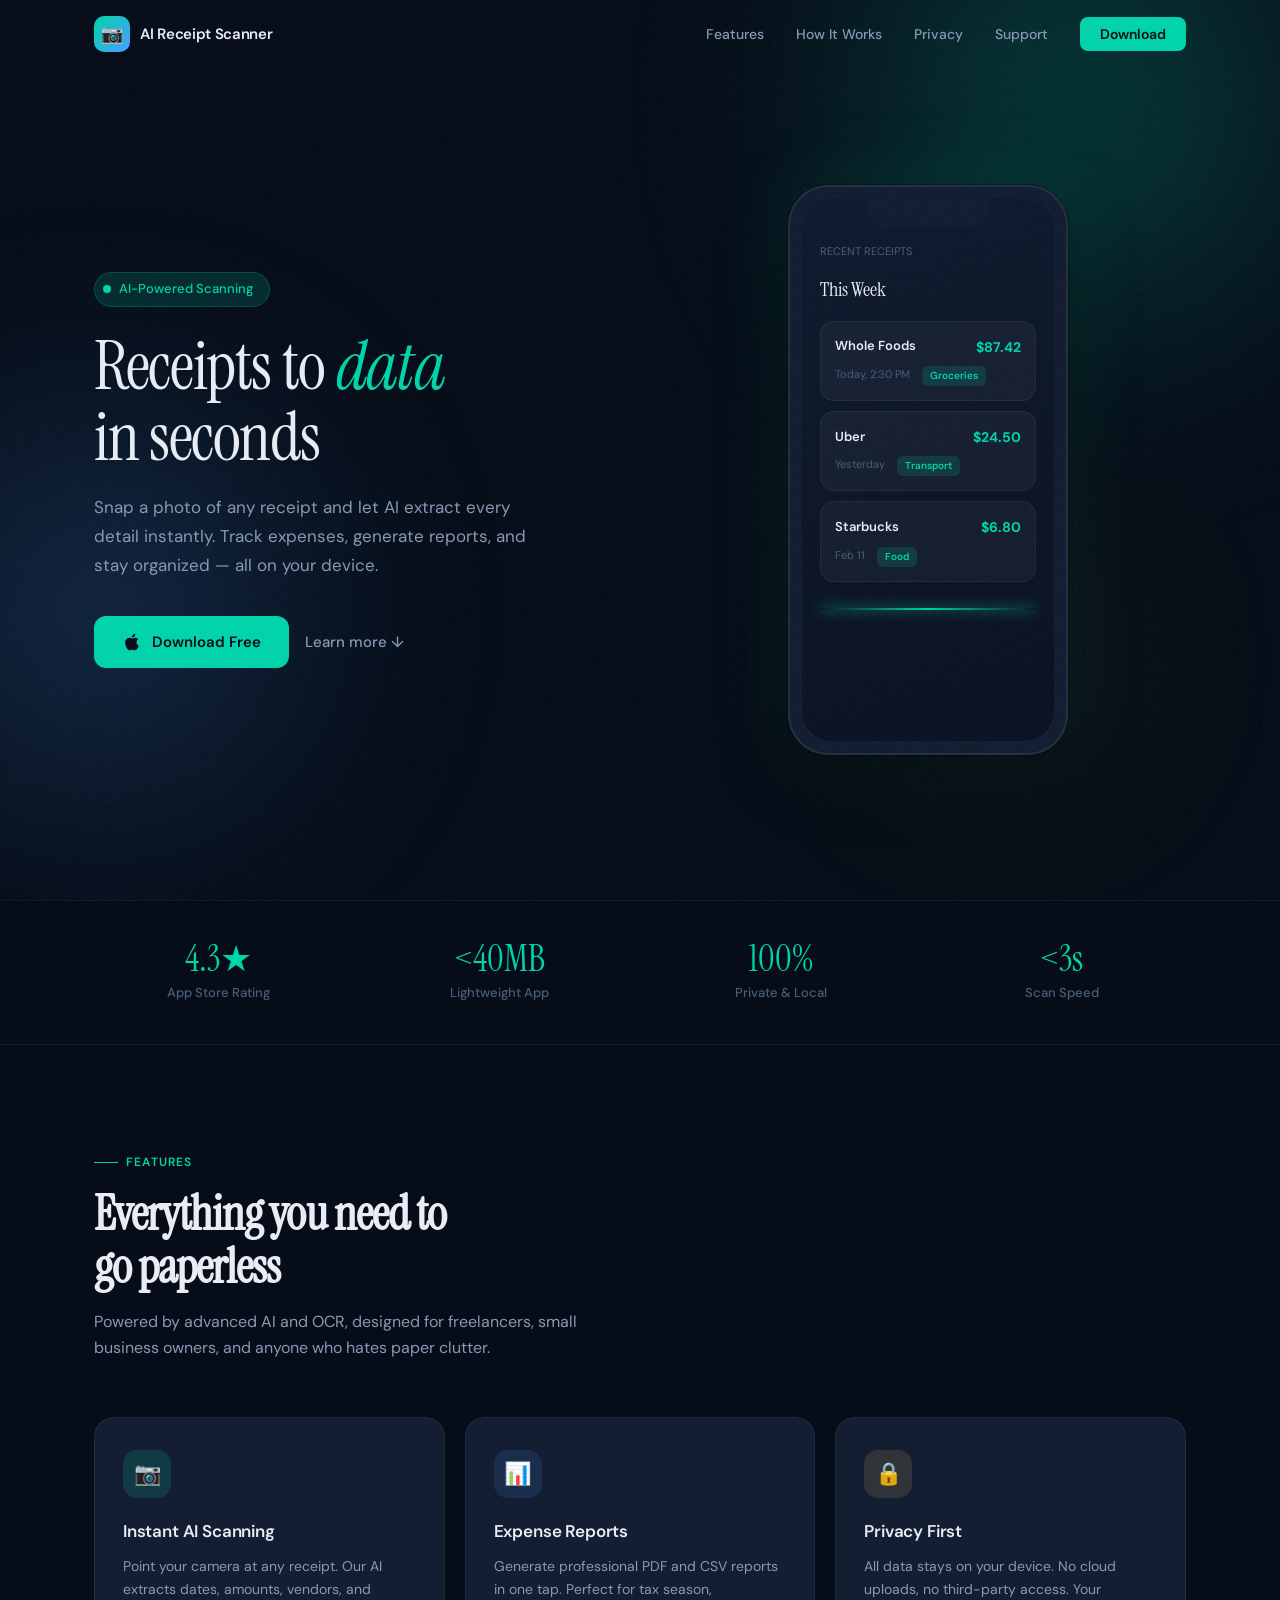
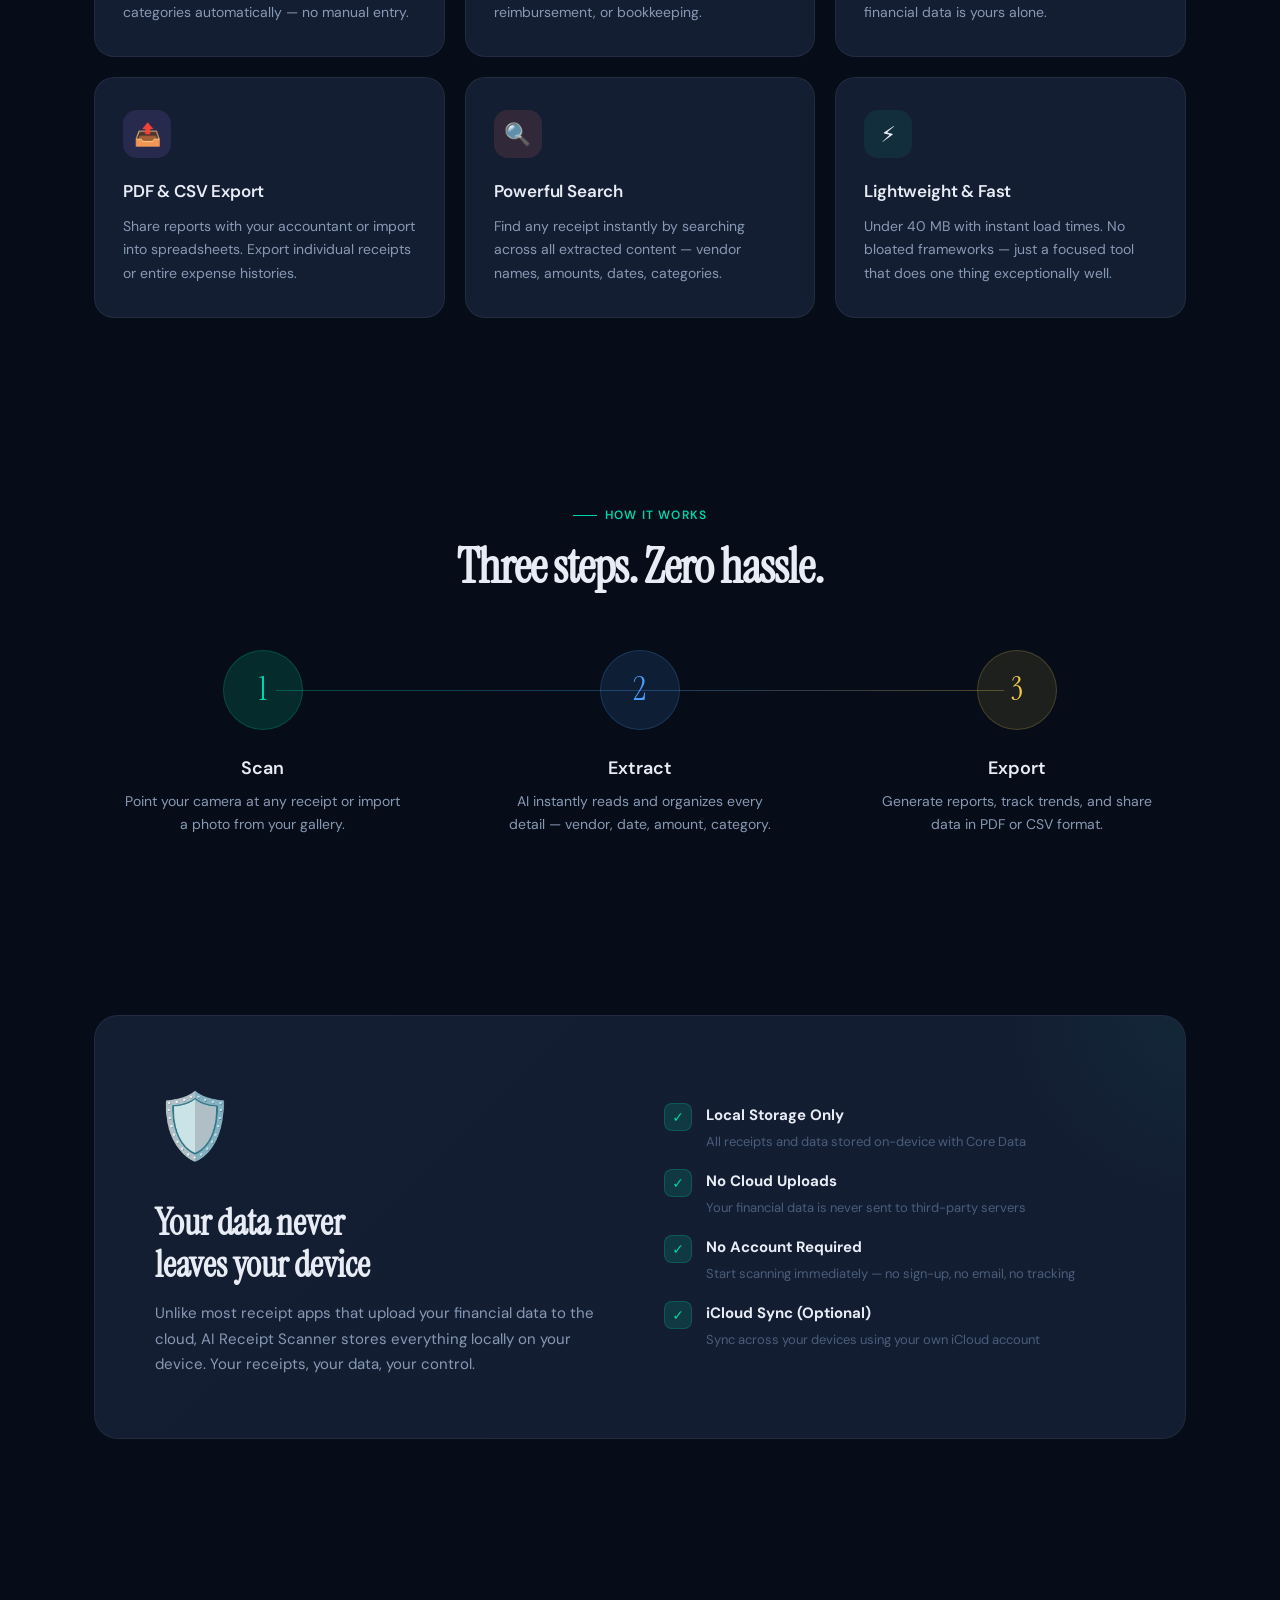
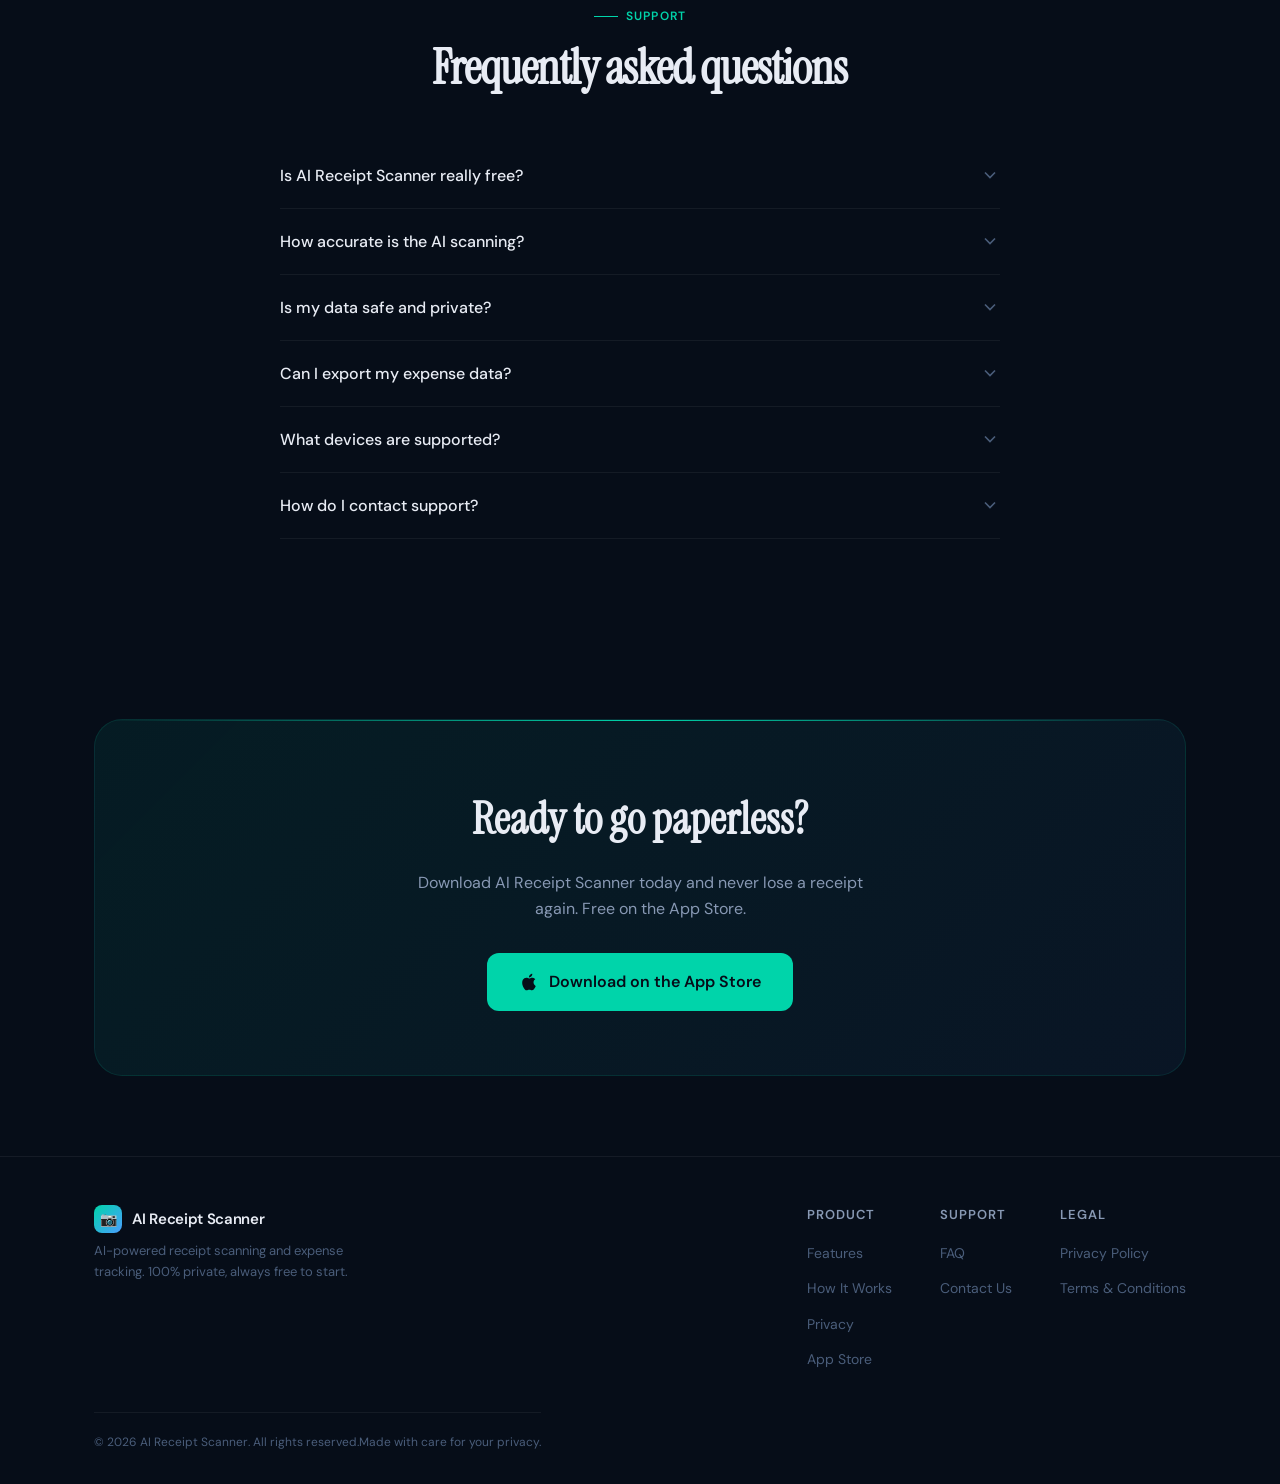
==== index.html @ 42f97693 "Initial landing page for AI Receipt Scanner" ====
<!DOCTYPE html>
<html lang="en">
<head>
    <meta charset="UTF-8">
    <meta name="viewport" content="width=device-width, initial-scale=1.0">
    <title>AI Receipt Scanner: Smart Scan — Effortless Expense Tracking</title>
    <meta name="description" content="Turn any receipt into organized expense data in seconds. AI-powered scanning, expense reports, and total privacy.">
    <link rel="preconnect" href="https://fonts.googleapis.com">
    <link rel="preconnect" href="https://fonts.gstatic.com" crossorigin>
    <link href="https://fonts.googleapis.com/css2?family=DM+Sans:ital,opsz,wght@0,9..40,300;0,9..40,400;0,9..40,500;0,9..40,600;0,9..40,700;1,9..40,400&family=Instrument+Serif:ital@0;1&display=swap" rel="stylesheet">
    <style>
        *, *::before, *::after { margin: 0; padding: 0; box-sizing: border-box; }

        :root {
            --deep: #060d18;
            --navy: #0a1628;
            --slate: #131d32;
            --card: #141e33;
            --border: rgba(255,255,255,0.06);
            --text: #e8ecf4;
            --text-mid: #8899b4;
            --text-dim: #4a5d7a;
            --accent: #00d4aa;
            --accent-glow: rgba(0,212,170,0.15);
            --blue: #4a9eff;
            --blue-glow: rgba(74,158,255,0.12);
            --gold: #f0c850;
            --serif: 'Instrument Serif', Georgia, serif;
            --sans: 'DM Sans', system-ui, sans-serif;
        }

        html { scroll-behavior: smooth; }

        body {
            font-family: var(--sans);
            background: var(--deep);
            color: var(--text);
            line-height: 1.6;
            overflow-x: hidden;
            -webkit-font-smoothing: antialiased;
        }

        /* ─── Noise overlay ─── */
        body::before {
            content: '';
            position: fixed;
            inset: 0;
            z-index: 9999;
            pointer-events: none;
            opacity: 0.025;
            background-image: url("data:image/svg+xml,%3Csvg viewBox='0 0 256 256' xmlns='http://www.w3.org/2000/svg'%3E%3Cfilter id='n'%3E%3CfeTurbulence type='fractalNoise' baseFrequency='0.9' numOctaves='4' stitchTiles='stitch'/%3E%3C/filter%3E%3Crect width='100%25' height='100%25' filter='url(%23n)'/%3E%3C/svg%3E");
        }

        /* ─── Ambient glow blobs ─── */
        .glow-wrap {
            position: fixed;
            inset: 0;
            z-index: 0;
            pointer-events: none;
            overflow: hidden;
        }
        .glow {
            position: absolute;
            border-radius: 50%;
            filter: blur(120px);
            opacity: 0.35;
        }
        .glow--teal {
            width: 600px; height: 600px;
            background: radial-gradient(circle, var(--accent) 0%, transparent 70%);
            top: -200px; right: -100px;
            animation: drift 18s ease-in-out infinite alternate;
        }
        .glow--blue {
            width: 500px; height: 500px;
            background: radial-gradient(circle, var(--blue) 0%, transparent 70%);
            top: 40%; left: -150px;
            animation: drift 22s ease-in-out infinite alternate-reverse;
        }
        .glow--gold {
            width: 300px; height: 300px;
            background: radial-gradient(circle, var(--gold) 0%, transparent 70%);
            bottom: 10%; right: 10%;
            opacity: 0.15;
            animation: drift 15s ease-in-out infinite alternate;
        }
        @keyframes drift {
            0% { transform: translate(0, 0) scale(1); }
            100% { transform: translate(40px, 30px) scale(1.1); }
        }

        /* ─── Layout ─── */
        .container {
            max-width: 1140px;
            margin: 0 auto;
            padding: 0 24px;
            position: relative;
            z-index: 1;
        }

        /* ─── Navigation ─── */
        nav {
            position: fixed;
            top: 0; left: 0; right: 0;
            z-index: 100;
            padding: 16px 0;
            transition: background 0.4s, backdrop-filter 0.4s, box-shadow 0.4s;
        }
        nav.scrolled {
            background: rgba(6,13,24,0.82);
            backdrop-filter: blur(20px) saturate(1.4);
            -webkit-backdrop-filter: blur(20px) saturate(1.4);
            box-shadow: 0 1px 0 var(--border);
        }
        nav .container {
            display: flex;
            align-items: center;
            justify-content: space-between;
        }
        .nav-logo {
            display: flex;
            align-items: center;
            gap: 10px;
            text-decoration: none;
            color: var(--text);
        }
        .nav-logo-icon {
            width: 36px; height: 36px;
            background: linear-gradient(135deg, var(--accent), var(--blue));
            border-radius: 10px;
            display: flex;
            align-items: center;
            justify-content: center;
            font-size: 18px;
        }
        .nav-logo span {
            font-weight: 600;
            font-size: 15px;
            letter-spacing: -0.02em;
        }
        .nav-links {
            display: flex;
            align-items: center;
            gap: 32px;
            list-style: none;
        }
        .nav-links a {
            text-decoration: none;
            color: var(--text-mid);
            font-size: 14px;
            font-weight: 500;
            transition: color 0.25s;
        }
        .nav-links a:hover { color: var(--text); }
        .nav-cta {
            background: var(--accent) !important;
            color: var(--deep) !important;
            padding: 8px 20px;
            border-radius: 8px;
            font-weight: 600 !important;
            transition: transform 0.2s, box-shadow 0.2s !important;
        }
        .nav-cta:hover {
            transform: translateY(-1px);
            box-shadow: 0 4px 20px var(--accent-glow);
        }

        /* ─── Hero ─── */
        .hero {
            min-height: 100vh;
            display: flex;
            align-items: center;
            padding: 120px 0 80px;
            position: relative;
        }
        .hero .container {
            display: grid;
            grid-template-columns: 1fr 1fr;
            gap: 60px;
            align-items: center;
        }
        .hero-badge {
            display: inline-flex;
            align-items: center;
            gap: 8px;
            background: var(--accent-glow);
            border: 1px solid rgba(0,212,170,0.2);
            border-radius: 100px;
            padding: 6px 16px 6px 8px;
            font-size: 13px;
            font-weight: 500;
            color: var(--accent);
            margin-bottom: 24px;
            animation: fadeUp 0.8s ease both;
        }
        .hero-badge-dot {
            width: 8px; height: 8px;
            background: var(--accent);
            border-radius: 50%;
            animation: pulse-dot 2s ease-in-out infinite;
        }
        @keyframes pulse-dot {
            0%, 100% { opacity: 1; transform: scale(1); }
            50% { opacity: 0.5; transform: scale(0.8); }
        }
        .hero h1 {
            font-family: var(--serif);
            font-size: clamp(42px, 5.5vw, 68px);
            line-height: 1.05;
            font-weight: 400;
            letter-spacing: -0.02em;
            margin-bottom: 20px;
            animation: fadeUp 0.8s 0.1s ease both;
        }
        .hero h1 em {
            font-style: italic;
            color: var(--accent);
        }
        .hero-sub {
            font-size: 17px;
            color: var(--text-mid);
            max-width: 440px;
            line-height: 1.7;
            margin-bottom: 36px;
            animation: fadeUp 0.8s 0.2s ease both;
        }
        .hero-actions {
            display: flex;
            align-items: center;
            gap: 16px;
            animation: fadeUp 0.8s 0.3s ease both;
        }
        .btn-primary {
            display: inline-flex;
            align-items: center;
            gap: 10px;
            background: var(--accent);
            color: var(--deep);
            padding: 14px 28px;
            border-radius: 12px;
            text-decoration: none;
            font-weight: 600;
            font-size: 15px;
            transition: transform 0.2s, box-shadow 0.3s;
        }
        .btn-primary:hover {
            transform: translateY(-2px);
            box-shadow: 0 8px 30px var(--accent-glow);
        }
        .btn-primary svg { width: 20px; height: 20px; }
        .btn-secondary {
            display: inline-flex;
            align-items: center;
            gap: 8px;
            color: var(--text-mid);
            text-decoration: none;
            font-size: 15px;
            font-weight: 500;
            transition: color 0.25s;
        }
        .btn-secondary:hover { color: var(--text); }

        /* ─── Phone mockup ─── */
        .hero-visual {
            display: flex;
            justify-content: center;
            animation: fadeUp 1s 0.4s ease both;
        }
        .phone-frame {
            width: 280px;
            height: 570px;
            background: var(--slate);
            border-radius: 40px;
            border: 2px solid rgba(255,255,255,0.08);
            padding: 12px;
            position: relative;
            box-shadow:
                0 0 0 1px rgba(0,0,0,0.3),
                0 20px 60px rgba(0,0,0,0.5),
                0 0 80px var(--accent-glow);
            animation: float 6s ease-in-out infinite;
        }
        @keyframes float {
            0%, 100% { transform: translateY(0); }
            50% { transform: translateY(-12px); }
        }
        .phone-screen {
            width: 100%;
            height: 100%;
            background: linear-gradient(160deg, #0f1a2e, #0a1222);
            border-radius: 30px;
            overflow: hidden;
            position: relative;
        }
        .phone-notch {
            width: 120px;
            height: 28px;
            background: var(--slate);
            border-radius: 0 0 16px 16px;
            margin: 0 auto;
            position: relative;
            z-index: 2;
        }
        .phone-content {
            padding: 16px 18px;
        }
        .phone-header {
            font-size: 11px;
            color: var(--text-dim);
            margin-bottom: 12px;
        }
        .phone-title {
            font-family: var(--serif);
            font-size: 20px;
            margin-bottom: 16px;
        }
        .receipt-card {
            background: rgba(255,255,255,0.04);
            border: 1px solid var(--border);
            border-radius: 14px;
            padding: 14px;
            margin-bottom: 10px;
            animation: cardSlide 0.6s ease both;
        }
        .receipt-card:nth-child(2) { animation-delay: 0.15s; }
        .receipt-card:nth-child(3) { animation-delay: 0.3s; }
        @keyframes cardSlide {
            from { opacity: 0; transform: translateX(20px); }
            to { opacity: 1; transform: translateX(0); }
        }
        .rc-top {
            display: flex;
            justify-content: space-between;
            align-items: center;
            margin-bottom: 8px;
        }
        .rc-vendor {
            font-weight: 600;
            font-size: 13px;
        }
        .rc-amount {
            font-weight: 700;
            font-size: 14px;
            color: var(--accent);
        }
        .rc-meta {
            display: flex;
            gap: 12px;
            font-size: 11px;
            color: var(--text-dim);
        }
        .rc-tag {
            background: var(--accent-glow);
            color: var(--accent);
            padding: 2px 8px;
            border-radius: 6px;
            font-size: 10px;
            font-weight: 600;
        }
        .scan-line {
            position: absolute;
            left: 18px; right: 18px;
            height: 2px;
            background: linear-gradient(90deg, transparent, var(--accent), transparent);
            border-radius: 2px;
            animation: scanMove 3s ease-in-out infinite;
            box-shadow: 0 0 12px var(--accent);
        }
        @keyframes scanMove {
            0%, 100% { top: 30%; opacity: 0; }
            10% { opacity: 1; }
            50% { top: 75%; opacity: 1; }
            60% { opacity: 0; }
        }

        /* ─── Stats bar ─── */
        .stats {
            padding: 40px 0;
            border-top: 1px solid var(--border);
            border-bottom: 1px solid var(--border);
        }
        .stats .container {
            display: grid;
            grid-template-columns: repeat(4, 1fr);
            gap: 32px;
            text-align: center;
        }
        .stat-num {
            font-family: var(--serif);
            font-size: 36px;
            color: var(--accent);
            line-height: 1;
            margin-bottom: 6px;
        }
        .stat-label {
            font-size: 13px;
            color: var(--text-dim);
            font-weight: 500;
        }

        /* ─── Features ─── */
        .features {
            padding: 100px 0;
        }
        .section-label {
            display: inline-flex;
            align-items: center;
            gap: 8px;
            font-size: 12px;
            font-weight: 600;
            text-transform: uppercase;
            letter-spacing: 0.1em;
            color: var(--accent);
            margin-bottom: 16px;
        }
        .section-label::before {
            content: '';
            width: 24px; height: 1px;
            background: var(--accent);
        }
        .section-title {
            font-family: var(--serif);
            font-size: clamp(32px, 4vw, 48px);
            line-height: 1.1;
            letter-spacing: -0.02em;
            margin-bottom: 16px;
        }
        .section-desc {
            font-size: 16px;
            color: var(--text-mid);
            max-width: 520px;
            margin-bottom: 56px;
        }
        .features-grid {
            display: grid;
            grid-template-columns: repeat(3, 1fr);
            gap: 20px;
        }
        .feature-card {
            background: var(--card);
            border: 1px solid var(--border);
            border-radius: 20px;
            padding: 32px 28px;
            transition: transform 0.3s, border-color 0.3s, box-shadow 0.3s;
            position: relative;
            overflow: hidden;
        }
        .feature-card::before {
            content: '';
            position: absolute;
            top: 0; left: 0; right: 0;
            height: 1px;
            background: linear-gradient(90deg, transparent, var(--accent), transparent);
            opacity: 0;
            transition: opacity 0.3s;
        }
        .feature-card:hover {
            transform: translateY(-4px);
            border-color: rgba(0,212,170,0.15);
            box-shadow: 0 12px 40px rgba(0,0,0,0.3);
        }
        .feature-card:hover::before { opacity: 1; }
        .feature-icon {
            width: 48px; height: 48px;
            border-radius: 14px;
            display: flex;
            align-items: center;
            justify-content: center;
            font-size: 22px;
            margin-bottom: 20px;
        }
        .fi-scan { background: var(--accent-glow); }
        .fi-report { background: var(--blue-glow); }
        .fi-privacy { background: rgba(240,200,80,0.12); }
        .fi-export { background: rgba(168,130,255,0.12); }
        .fi-search { background: rgba(255,120,100,0.12); }
        .fi-light { background: rgba(0,212,170,0.08); }
        .feature-card h3 {
            font-size: 17px;
            font-weight: 600;
            margin-bottom: 10px;
            letter-spacing: -0.01em;
        }
        .feature-card p {
            font-size: 14px;
            color: var(--text-mid);
            line-height: 1.65;
        }

        /* ─── How it works ─── */
        .how {
            padding: 80px 0 100px;
        }
        .how-steps {
            display: grid;
            grid-template-columns: repeat(3, 1fr);
            gap: 40px;
            margin-top: 56px;
            position: relative;
        }
        .how-steps::before {
            content: '';
            position: absolute;
            top: 40px;
            left: 16.66%;
            right: 16.66%;
            height: 1px;
            background: linear-gradient(90deg, var(--accent), var(--blue), var(--gold));
            opacity: 0.3;
        }
        .step {
            text-align: center;
        }
        .step-num {
            width: 80px; height: 80px;
            border-radius: 50%;
            display: flex;
            align-items: center;
            justify-content: center;
            margin: 0 auto 24px;
            font-family: var(--serif);
            font-size: 32px;
            position: relative;
            z-index: 1;
        }
        .step:nth-child(1) .step-num {
            background: var(--accent-glow);
            color: var(--accent);
            border: 1px solid rgba(0,212,170,0.2);
        }
        .step:nth-child(2) .step-num {
            background: var(--blue-glow);
            color: var(--blue);
            border: 1px solid rgba(74,158,255,0.2);
        }
        .step:nth-child(3) .step-num {
            background: rgba(240,200,80,0.1);
            color: var(--gold);
            border: 1px solid rgba(240,200,80,0.2);
        }
        .step h3 {
            font-size: 18px;
            font-weight: 600;
            margin-bottom: 8px;
        }
        .step p {
            font-size: 14px;
            color: var(--text-mid);
            max-width: 280px;
            margin: 0 auto;
        }

        /* ─── Privacy section ─── */
        .privacy-section {
            padding: 80px 0;
        }
        .privacy-card {
            background: linear-gradient(135deg, var(--card), var(--slate));
            border: 1px solid var(--border);
            border-radius: 24px;
            padding: 60px;
            display: grid;
            grid-template-columns: 1fr 1fr;
            gap: 48px;
            align-items: center;
            position: relative;
            overflow: hidden;
        }
        .privacy-card::after {
            content: '';
            position: absolute;
            top: -50%; right: -20%;
            width: 400px; height: 400px;
            background: radial-gradient(circle, rgba(0,212,170,0.06), transparent 70%);
            pointer-events: none;
        }
        .privacy-icon-big {
            font-size: 64px;
            margin-bottom: 24px;
            display: block;
        }
        .privacy-card h2 {
            font-family: var(--serif);
            font-size: 36px;
            line-height: 1.15;
            margin-bottom: 16px;
        }
        .privacy-card > div:first-child p {
            color: var(--text-mid);
            font-size: 15px;
            line-height: 1.7;
        }
        .privacy-points {
            list-style: none;
            display: flex;
            flex-direction: column;
            gap: 16px;
        }
        .privacy-points li {
            display: flex;
            align-items: flex-start;
            gap: 14px;
            font-size: 15px;
        }
        .pp-check {
            width: 28px; height: 28px;
            border-radius: 8px;
            background: var(--accent-glow);
            border: 1px solid rgba(0,212,170,0.2);
            display: flex;
            align-items: center;
            justify-content: center;
            flex-shrink: 0;
            color: var(--accent);
            font-size: 14px;
        }
        .pp-text strong {
            display: block;
            margin-bottom: 2px;
        }
        .pp-text span {
            font-size: 13px;
            color: var(--text-dim);
        }

        /* ─── FAQ ─── */
        .faq {
            padding: 80px 0 100px;
        }
        .faq-grid {
            max-width: 720px;
            margin: 48px auto 0;
        }
        .faq-item {
            border-bottom: 1px solid var(--border);
        }
        .faq-q {
            width: 100%;
            display: flex;
            align-items: center;
            justify-content: space-between;
            padding: 22px 0;
            background: none;
            border: none;
            color: var(--text);
            font-family: var(--sans);
            font-size: 16px;
            font-weight: 500;
            text-align: left;
            cursor: pointer;
            transition: color 0.25s;
        }
        .faq-q:hover { color: var(--accent); }
        .faq-chevron {
            width: 20px; height: 20px;
            transition: transform 0.3s;
            color: var(--text-dim);
            flex-shrink: 0;
            margin-left: 16px;
        }
        .faq-item.open .faq-chevron { transform: rotate(180deg); }
        .faq-a {
            max-height: 0;
            overflow: hidden;
            transition: max-height 0.35s ease, padding 0.35s ease;
        }
        .faq-item.open .faq-a {
            max-height: 300px;
            padding-bottom: 22px;
        }
        .faq-a p {
            font-size: 14px;
            color: var(--text-mid);
            line-height: 1.7;
        }
        .faq-a a {
            color: var(--accent);
            text-decoration: none;
        }
        .faq-a a:hover { text-decoration: underline; }

        /* ─── CTA ─── */
        .cta {
            padding: 80px 0;
            text-align: center;
        }
        .cta-box {
            background: linear-gradient(135deg, rgba(0,212,170,0.08), rgba(74,158,255,0.06));
            border: 1px solid rgba(0,212,170,0.12);
            border-radius: 28px;
            padding: 64px 40px;
            position: relative;
            overflow: hidden;
        }
        .cta-box::before {
            content: '';
            position: absolute;
            top: 0; left: 0; right: 0;
            height: 1px;
            background: linear-gradient(90deg, transparent, var(--accent), transparent);
        }
        .cta-box h2 {
            font-family: var(--serif);
            font-size: clamp(30px, 4vw, 44px);
            margin-bottom: 16px;
        }
        .cta-box p {
            color: var(--text-mid);
            font-size: 16px;
            max-width: 480px;
            margin: 0 auto 32px;
        }
        .cta-actions {
            display: flex;
            align-items: center;
            justify-content: center;
            gap: 16px;
        }
        .store-badge {
            display: inline-block;
            transition: transform 0.2s;
        }
        .store-badge:hover { transform: translateY(-2px); }
        .store-badge img { height: 52px; display: block; }

        /* ─── Footer ─── */
        footer {
            border-top: 1px solid var(--border);
            padding: 48px 0 32px;
        }
        footer .container {
            display: flex;
            align-items: flex-start;
            justify-content: space-between;
            flex-wrap: wrap;
            gap: 32px;
        }
        .footer-brand p {
            font-size: 13px;
            color: var(--text-dim);
            margin-top: 8px;
            max-width: 280px;
        }
        .footer-links {
            display: flex;
            gap: 48px;
        }
        .footer-col h4 {
            font-size: 13px;
            font-weight: 600;
            text-transform: uppercase;
            letter-spacing: 0.08em;
            color: var(--text-mid);
            margin-bottom: 14px;
        }
        .footer-col ul {
            list-style: none;
            display: flex;
            flex-direction: column;
            gap: 10px;
        }
        .footer-col a {
            font-size: 14px;
            color: var(--text-dim);
            text-decoration: none;
            transition: color 0.25s;
        }
        .footer-col a:hover { color: var(--accent); }
        .footer-bottom {
            margin-top: 40px;
            padding-top: 20px;
            border-top: 1px solid var(--border);
            display: flex;
            justify-content: space-between;
            align-items: center;
            font-size: 12px;
            color: var(--text-dim);
        }

        /* ─── Scroll reveal ─── */
        .reveal {
            opacity: 0;
            transform: translateY(30px);
            transition: opacity 0.7s ease, transform 0.7s ease;
        }
        .reveal.visible {
            opacity: 1;
            transform: translateY(0);
        }
        .reveal-delay-1 { transition-delay: 0.1s; }
        .reveal-delay-2 { transition-delay: 0.2s; }
        .reveal-delay-3 { transition-delay: 0.3s; }
        .reveal-delay-4 { transition-delay: 0.4s; }
        .reveal-delay-5 { transition-delay: 0.5s; }

        @keyframes fadeUp {
            from { opacity: 0; transform: translateY(24px); }
            to { opacity: 1; transform: translateY(0); }
        }

        /* ─── Mobile hamburger ─── */
        .mobile-toggle {
            display: none;
            background: none;
            border: none;
            color: var(--text);
            cursor: pointer;
            padding: 4px;
        }
        .mobile-toggle svg { width: 24px; height: 24px; }

        /* ─── Responsive ─── */
        @media (max-width: 900px) {
            .hero .container {
                grid-template-columns: 1fr;
                text-align: center;
            }
            .hero-sub { margin: 0 auto 36px; }
            .hero-actions { justify-content: center; }
            .hero-visual { order: -1; }
            .phone-frame { width: 240px; height: 490px; }
            .features-grid { grid-template-columns: 1fr 1fr; }
            .how-steps { grid-template-columns: 1fr; gap: 48px; }
            .how-steps::before { display: none; }
            .privacy-card {
                grid-template-columns: 1fr;
                padding: 40px 28px;
            }
            .stats .container { grid-template-columns: repeat(2, 1fr); }
            .footer-links { gap: 32px; }
        }
        @media (max-width: 640px) {
            .features-grid { grid-template-columns: 1fr; }
            .nav-links { display: none; }
            .nav-links.open {
                display: flex;
                flex-direction: column;
                position: absolute;
                top: 100%;
                left: 0; right: 0;
                background: rgba(6,13,24,0.96);
                backdrop-filter: blur(20px);
                padding: 20px 24px;
                gap: 16px;
                border-bottom: 1px solid var(--border);
            }
            .mobile-toggle { display: block; }
            .cta-actions { flex-direction: column; }
            .footer-bottom { flex-direction: column; gap: 8px; text-align: center; }
        }
    </style>
</head>
<body>

    <!-- Ambient glows -->
    <div class="glow-wrap">
        <div class="glow glow--teal"></div>
        <div class="glow glow--blue"></div>
        <div class="glow glow--gold"></div>
    </div>

    <!-- Navigation -->
    <nav id="nav">
        <div class="container">
            <a href="#" class="nav-logo">
                <div class="nav-logo-icon">&#x1F4F7;</div>
                <span>AI Receipt Scanner</span>
            </a>
            <button class="mobile-toggle" onclick="document.querySelector('.nav-links').classList.toggle('open')" aria-label="Menu">
                <svg viewBox="0 0 24 24" fill="none" stroke="currentColor" stroke-width="2"><path d="M3 12h18M3 6h18M3 18h18"/></svg>
            </button>
            <ul class="nav-links">
                <li><a href="#features">Features</a></li>
                <li><a href="#how">How It Works</a></li>
                <li><a href="#privacy">Privacy</a></li>
                <li><a href="#faq">Support</a></li>
                <li><a href="https://apps.apple.com/app/id1600939272" class="nav-cta">Download</a></li>
            </ul>
        </div>
    </nav>

    <!-- Hero -->
    <section class="hero">
        <div class="container">
            <div>
                <div class="hero-badge">
                    <div class="hero-badge-dot"></div>
                    AI-Powered Scanning
                </div>
                <h1>Receipts to <em>data</em> in&nbsp;seconds</h1>
                <p class="hero-sub">Snap a photo of any receipt and let AI extract every detail instantly. Track expenses, generate reports, and stay organized — all on your device.</p>
                <div class="hero-actions">
                    <a href="https://apps.apple.com/app/id1600939272" class="btn-primary">
                        <svg viewBox="0 0 24 24" fill="currentColor"><path d="M18.71 19.5c-.83 1.24-1.71 2.45-3.05 2.47-1.34.03-1.77-.79-3.29-.79-1.53 0-2 .77-3.27.82-1.31.05-2.3-1.32-3.14-2.53C4.25 17 2.94 12.45 4.7 9.39c.87-1.52 2.43-2.48 4.12-2.51 1.28-.02 2.5.87 3.29.87.78 0 2.26-1.07 3.8-.91.65.03 2.47.26 3.64 1.98-.09.06-2.17 1.28-2.15 3.81.03 3.02 2.65 4.03 2.68 4.04-.03.07-.42 1.44-1.38 2.83M13 3.5c.73-.83 1.94-1.46 2.94-1.5.13 1.17-.34 2.35-1.04 3.19-.69.85-1.83 1.51-2.95 1.42-.15-1.15.41-2.35 1.05-3.11z"/></svg>
                        Download Free
                    </a>
                    <a href="#features" class="btn-secondary">
                        Learn more &darr;
                    </a>
                </div>
            </div>
            <div class="hero-visual">
                <div class="phone-frame">
                    <div class="phone-screen">
                        <div class="phone-notch"></div>
                        <div class="phone-content">
                            <div class="phone-header">RECENT RECEIPTS</div>
                            <div class="phone-title">This Week</div>
                            <div class="receipt-card">
                                <div class="rc-top">
                                    <span class="rc-vendor">Whole Foods</span>
                                    <span class="rc-amount">$87.42</span>
                                </div>
                                <div class="rc-meta">
                                    <span>Today, 2:30 PM</span>
                                    <span class="rc-tag">Groceries</span>
                                </div>
                            </div>
                            <div class="receipt-card">
                                <div class="rc-top">
                                    <span class="rc-vendor">Uber</span>
                                    <span class="rc-amount">$24.50</span>
                                </div>
                                <div class="rc-meta">
                                    <span>Yesterday</span>
                                    <span class="rc-tag">Transport</span>
                                </div>
                            </div>
                            <div class="receipt-card">
                                <div class="rc-top">
                                    <span class="rc-vendor">Starbucks</span>
                                    <span class="rc-amount">$6.80</span>
                                </div>
                                <div class="rc-meta">
                                    <span>Feb 11</span>
                                    <span class="rc-tag">Food</span>
                                </div>
                            </div>
                        </div>
                        <div class="scan-line"></div>
                    </div>
                </div>
            </div>
        </div>
    </section>

    <!-- Stats -->
    <section class="stats reveal">
        <div class="container">
            <div>
                <div class="stat-num">4.3&#9733;</div>
                <div class="stat-label">App Store Rating</div>
            </div>
            <div>
                <div class="stat-num">&lt;40MB</div>
                <div class="stat-label">Lightweight App</div>
            </div>
            <div>
                <div class="stat-num">100%</div>
                <div class="stat-label">Private &amp; Local</div>
            </div>
            <div>
                <div class="stat-num">&lt;3s</div>
                <div class="stat-label">Scan Speed</div>
            </div>
        </div>
    </section>

    <!-- Features -->
    <section class="features" id="features">
        <div class="container">
            <div class="section-label reveal">Features</div>
            <h2 class="section-title reveal">Everything you need to<br>go paperless</h2>
            <p class="section-desc reveal">Powered by advanced AI and OCR, designed for freelancers, small business owners, and anyone who hates paper clutter.</p>
            <div class="features-grid">
                <div class="feature-card reveal reveal-delay-1">
                    <div class="feature-icon fi-scan">&#x1F4F7;</div>
                    <h3>Instant AI Scanning</h3>
                    <p>Point your camera at any receipt. Our AI extracts dates, amounts, vendors, and categories automatically — no manual entry.</p>
                </div>
                <div class="feature-card reveal reveal-delay-2">
                    <div class="feature-icon fi-report">&#x1F4CA;</div>
                    <h3>Expense Reports</h3>
                    <p>Generate professional PDF and CSV reports in one tap. Perfect for tax season, reimbursement, or bookkeeping.</p>
                </div>
                <div class="feature-card reveal reveal-delay-3">
                    <div class="feature-icon fi-privacy">&#x1F512;</div>
                    <h3>Privacy First</h3>
                    <p>All data stays on your device. No cloud uploads, no third-party access. Your financial data is yours alone.</p>
                </div>
                <div class="feature-card reveal reveal-delay-1">
                    <div class="feature-icon fi-export">&#x1F4E4;</div>
                    <h3>PDF &amp; CSV Export</h3>
                    <p>Share reports with your accountant or import into spreadsheets. Export individual receipts or entire expense histories.</p>
                </div>
                <div class="feature-card reveal reveal-delay-2">
                    <div class="feature-icon fi-search">&#x1F50D;</div>
                    <h3>Powerful Search</h3>
                    <p>Find any receipt instantly by searching across all extracted content — vendor names, amounts, dates, categories.</p>
                </div>
                <div class="feature-card reveal reveal-delay-3">
                    <div class="feature-icon fi-light">&#x26A1;</div>
                    <h3>Lightweight &amp; Fast</h3>
                    <p>Under 40 MB with instant load times. No bloated frameworks — just a focused tool that does one thing exceptionally well.</p>
                </div>
            </div>
        </div>
    </section>

    <!-- How it works -->
    <section class="how" id="how">
        <div class="container">
            <div style="text-align:center">
                <div class="section-label reveal" style="justify-content:center">How It Works</div>
                <h2 class="section-title reveal">Three steps. Zero hassle.</h2>
            </div>
            <div class="how-steps">
                <div class="step reveal">
                    <div class="step-num">1</div>
                    <h3>Scan</h3>
                    <p>Point your camera at any receipt or import a photo from your gallery.</p>
                </div>
                <div class="step reveal reveal-delay-2">
                    <div class="step-num">2</div>
                    <h3>Extract</h3>
                    <p>AI instantly reads and organizes every detail — vendor, date, amount, category.</p>
                </div>
                <div class="step reveal reveal-delay-4">
                    <div class="step-num">3</div>
                    <h3>Export</h3>
                    <p>Generate reports, track trends, and share data in PDF or CSV format.</p>
                </div>
            </div>
        </div>
    </section>

    <!-- Privacy -->
    <section class="privacy-section" id="privacy">
        <div class="container">
            <div class="privacy-card reveal">
                <div>
                    <span class="privacy-icon-big">&#x1F6E1;&#xFE0F;</span>
                    <h2>Your data never<br>leaves your device</h2>
                    <p>Unlike most receipt apps that upload your financial data to the cloud, AI Receipt Scanner stores everything locally on your device. Your receipts, your data, your control.</p>
                </div>
                <ul class="privacy-points">
                    <li>
                        <div class="pp-check">&#x2713;</div>
                        <div class="pp-text">
                            <strong>Local Storage Only</strong>
                            <span>All receipts and data stored on-device with Core Data</span>
                        </div>
                    </li>
                    <li>
                        <div class="pp-check">&#x2713;</div>
                        <div class="pp-text">
                            <strong>No Cloud Uploads</strong>
                            <span>Your financial data is never sent to third-party servers</span>
                        </div>
                    </li>
                    <li>
                        <div class="pp-check">&#x2713;</div>
                        <div class="pp-text">
                            <strong>No Account Required</strong>
                            <span>Start scanning immediately — no sign-up, no email, no tracking</span>
                        </div>
                    </li>
                    <li>
                        <div class="pp-check">&#x2713;</div>
                        <div class="pp-text">
                            <strong>iCloud Sync (Optional)</strong>
                            <span>Sync across your devices using your own iCloud account</span>
                        </div>
                    </li>
                </ul>
            </div>
        </div>
    </section>

    <!-- FAQ / Support -->
    <section class="faq" id="faq">
        <div class="container" style="text-align:center">
            <div class="section-label reveal" style="justify-content:center">Support</div>
            <h2 class="section-title reveal">Frequently asked questions</h2>
        </div>
        <div class="faq-grid">
            <div class="faq-item reveal">
                <button class="faq-q" onclick="this.parentElement.classList.toggle('open')">
                    Is AI Receipt Scanner really free?
                    <svg class="faq-chevron" viewBox="0 0 24 24" fill="none" stroke="currentColor" stroke-width="2"><path d="M6 9l6 6 6-6"/></svg>
                </button>
                <div class="faq-a">
                    <p>Yes! The core scanning and expense tracking features are completely free. We offer an optional Pro upgrade for advanced features like unlimited exports, analytics dashboards, and budget tracking.</p>
                </div>
            </div>
            <div class="faq-item reveal reveal-delay-1">
                <button class="faq-q" onclick="this.parentElement.classList.toggle('open')">
                    How accurate is the AI scanning?
                    <svg class="faq-chevron" viewBox="0 0 24 24" fill="none" stroke="currentColor" stroke-width="2"><path d="M6 9l6 6 6-6"/></svg>
                </button>
                <div class="faq-a">
                    <p>Our AI uses advanced OCR combined with GPT-powered field detection to accurately extract vendor names, dates, amounts, and categories from virtually any receipt format. The AI also learns and adapts to new receipt types over time.</p>
                </div>
            </div>
            <div class="faq-item reveal reveal-delay-2">
                <button class="faq-q" onclick="this.parentElement.classList.toggle('open')">
                    Is my data safe and private?
                    <svg class="faq-chevron" viewBox="0 0 24 24" fill="none" stroke="currentColor" stroke-width="2"><path d="M6 9l6 6 6-6"/></svg>
                </button>
                <div class="faq-a">
                    <p>Absolutely. All receipt data is stored locally on your device using Core Data. We don't have access to your receipts or financial information. Optional iCloud sync uses your own Apple account. Read our <a href="https://sites.google.com/view/receiptsscanner-privacypolicy/home">Privacy Policy</a> for full details.</p>
                </div>
            </div>
            <div class="faq-item reveal reveal-delay-3">
                <button class="faq-q" onclick="this.parentElement.classList.toggle('open')">
                    Can I export my expense data?
                    <svg class="faq-chevron" viewBox="0 0 24 24" fill="none" stroke="currentColor" stroke-width="2"><path d="M6 9l6 6 6-6"/></svg>
                </button>
                <div class="faq-a">
                    <p>Yes! Export your receipts and expense reports as PDF or CSV files. You can share them directly with your accountant, import into spreadsheets, or save to your Files app.</p>
                </div>
            </div>
            <div class="faq-item reveal reveal-delay-4">
                <button class="faq-q" onclick="this.parentElement.classList.toggle('open')">
                    What devices are supported?
                    <svg class="faq-chevron" viewBox="0 0 24 24" fill="none" stroke="currentColor" stroke-width="2"><path d="M6 9l6 6 6-6"/></svg>
                </button>
                <div class="faq-a">
                    <p>AI Receipt Scanner works on iPhone (iOS 16+), iPad, Mac (Apple Silicon), and Apple Vision Pro. Your data syncs across all your devices via iCloud.</p>
                </div>
            </div>
            <div class="faq-item reveal reveal-delay-5">
                <button class="faq-q" onclick="this.parentElement.classList.toggle('open')">
                    How do I contact support?
                    <svg class="faq-chevron" viewBox="0 0 24 24" fill="none" stroke="currentColor" stroke-width="2"><path d="M6 9l6 6 6-6"/></svg>
                </button>
                <div class="faq-a">
                    <p>We'd love to hear from you! Email us at <a href="mailto:groupsforapps@gmail.com">groupsforapps@gmail.com</a> for any questions, feedback, or feature requests. We typically respond within 24 hours.</p>
                </div>
            </div>
        </div>
    </section>

    <!-- CTA -->
    <section class="cta">
        <div class="container">
            <div class="cta-box reveal">
                <h2>Ready to go paperless?</h2>
                <p>Download AI Receipt Scanner today and never lose a receipt again. Free on the App Store.</p>
                <div class="cta-actions">
                    <a href="https://apps.apple.com/app/id1600939272" class="btn-primary" style="font-size:16px; padding:16px 32px;">
                        <svg viewBox="0 0 24 24" fill="currentColor" width="22" height="22"><path d="M18.71 19.5c-.83 1.24-1.71 2.45-3.05 2.47-1.34.03-1.77-.79-3.29-.79-1.53 0-2 .77-3.27.82-1.31.05-2.3-1.32-3.14-2.53C4.25 17 2.94 12.45 4.7 9.39c.87-1.52 2.43-2.48 4.12-2.51 1.28-.02 2.5.87 3.29.87.78 0 2.26-1.07 3.8-.91.65.03 2.47.26 3.64 1.98-.09.06-2.17 1.28-2.15 3.81.03 3.02 2.65 4.03 2.68 4.04-.03.07-.42 1.44-1.38 2.83M13 3.5c.73-.83 1.94-1.46 2.94-1.5.13 1.17-.34 2.35-1.04 3.19-.69.85-1.83 1.51-2.95 1.42-.15-1.15.41-2.35 1.05-3.11z"/></svg>
                        Download on the App Store
                    </a>
                </div>
            </div>
        </div>
    </section>

    <!-- Footer -->
    <footer>
        <div class="container">
            <div class="footer-brand">
                <a href="#" class="nav-logo" style="margin-bottom:4px">
                    <div class="nav-logo-icon" style="width:28px;height:28px;border-radius:8px;font-size:14px">&#x1F4F7;</div>
                    <span>AI Receipt Scanner</span>
                </a>
                <p>AI-powered receipt scanning and expense tracking. 100% private, always free to start.</p>
            </div>
            <div class="footer-links">
                <div class="footer-col">
                    <h4>Product</h4>
                    <ul>
                        <li><a href="#features">Features</a></li>
                        <li><a href="#how">How It Works</a></li>
                        <li><a href="#privacy">Privacy</a></li>
                        <li><a href="https://apps.apple.com/app/id1600939272">App Store</a></li>
                    </ul>
                </div>
                <div class="footer-col">
                    <h4>Support</h4>
                    <ul>
                        <li><a href="#faq">FAQ</a></li>
                        <li><a href="mailto:groupsforapps@gmail.com">Contact Us</a></li>
                    </ul>
                </div>
                <div class="footer-col">
                    <h4>Legal</h4>
                    <ul>
                        <li><a href="https://sites.google.com/view/receiptsscanner-privacypolicy/home">Privacy Policy</a></li>
                        <li><a href="https://sites.google.com/view/receiptsscanner-terms/home">Terms &amp; Conditions</a></li>
                    </ul>
                </div>
            </div>
        </div>
        <div class="container">
            <div class="footer-bottom">
                <span>&copy; 2026 AI Receipt Scanner. All rights reserved.</span>
                <span>Made with care for your privacy.</span>
            </div>
        </div>
    </footer>

    <script>
        // Nav scroll effect
        const nav = document.getElementById('nav');
        window.addEventListener('scroll', () => {
            nav.classList.toggle('scrolled', window.scrollY > 40);
        });

        // Scroll reveal
        const observer = new IntersectionObserver((entries) => {
            entries.forEach(entry => {
                if (entry.isIntersecting) {
                    entry.target.classList.add('visible');
                }
            });
        }, { threshold: 0.1, rootMargin: '0px 0px -40px 0px' });

        document.querySelectorAll('.reveal').forEach(el => observer.observe(el));

        // Close mobile nav on link click
        document.querySelectorAll('.nav-links a').forEach(a => {
            a.addEventListener('click', () => {
                document.querySelector('.nav-links').classList.remove('open');
            });
        });
    </script>
</body>
</html>
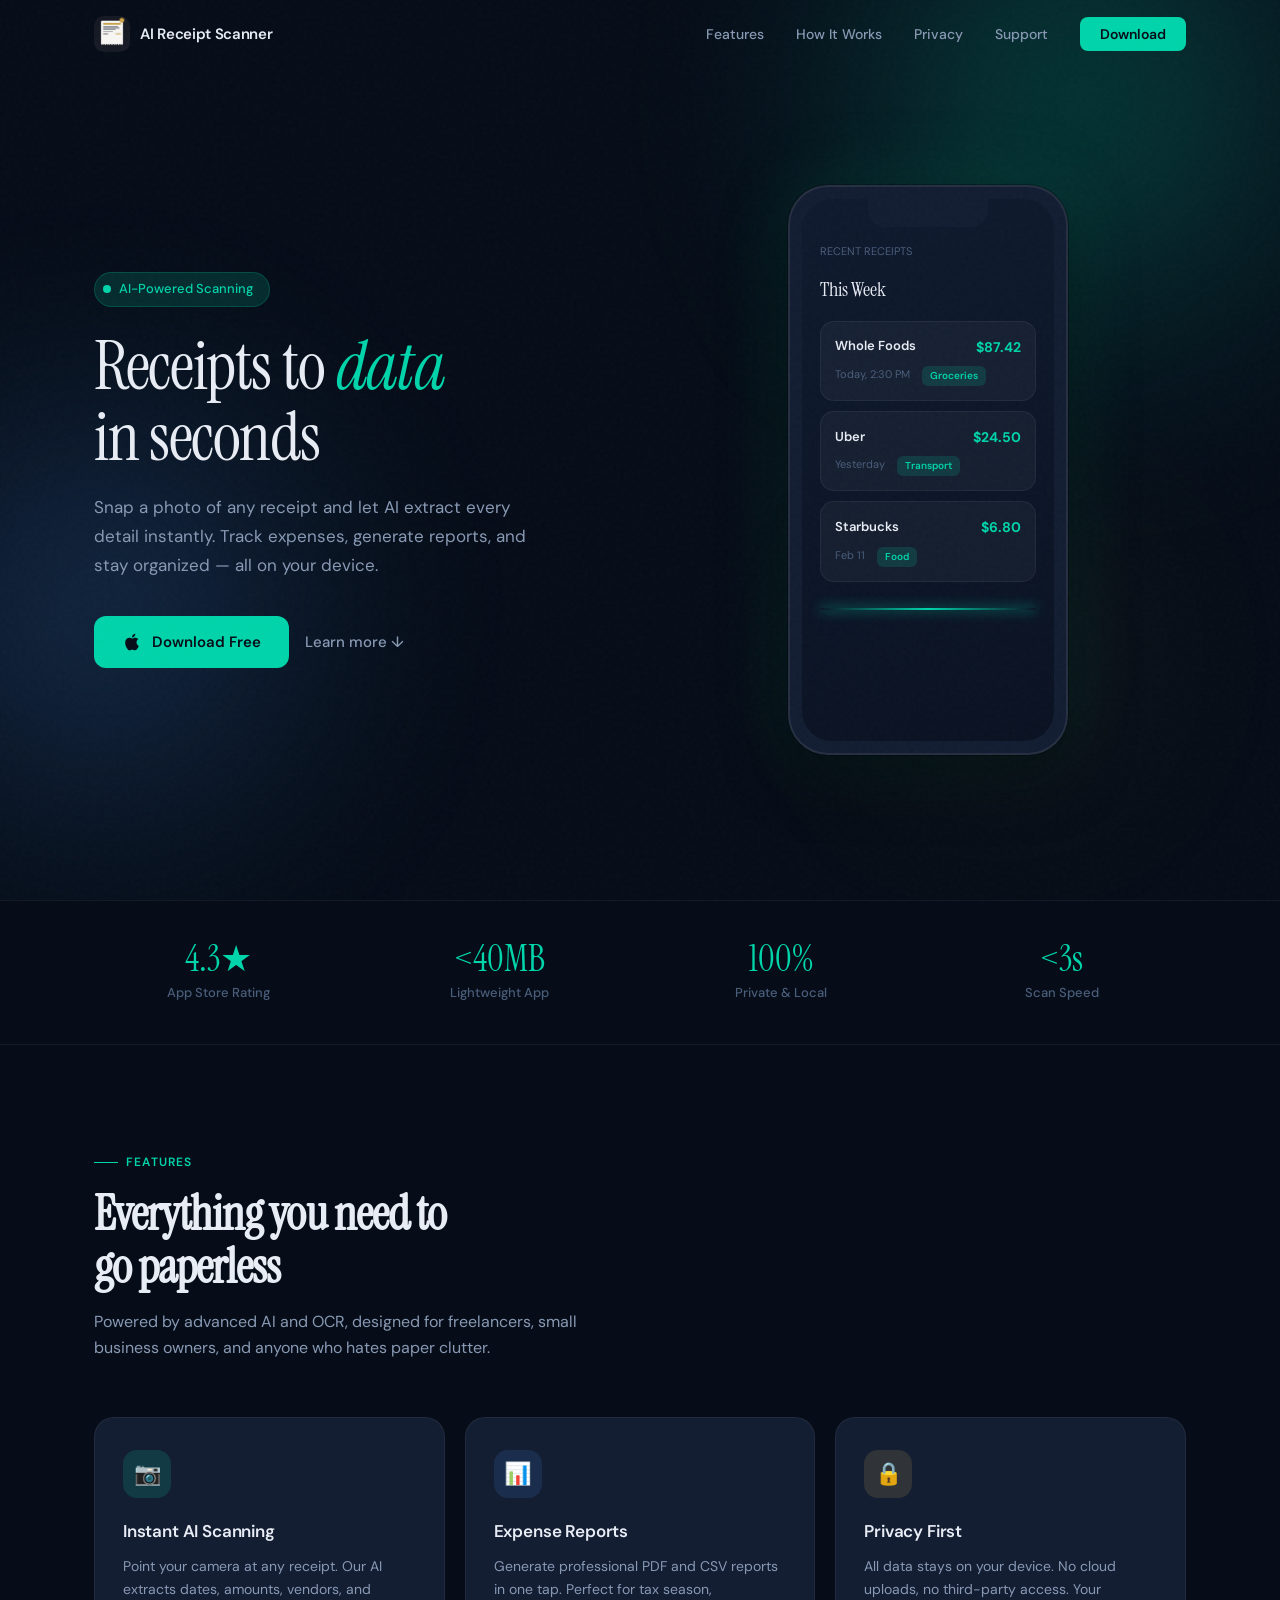
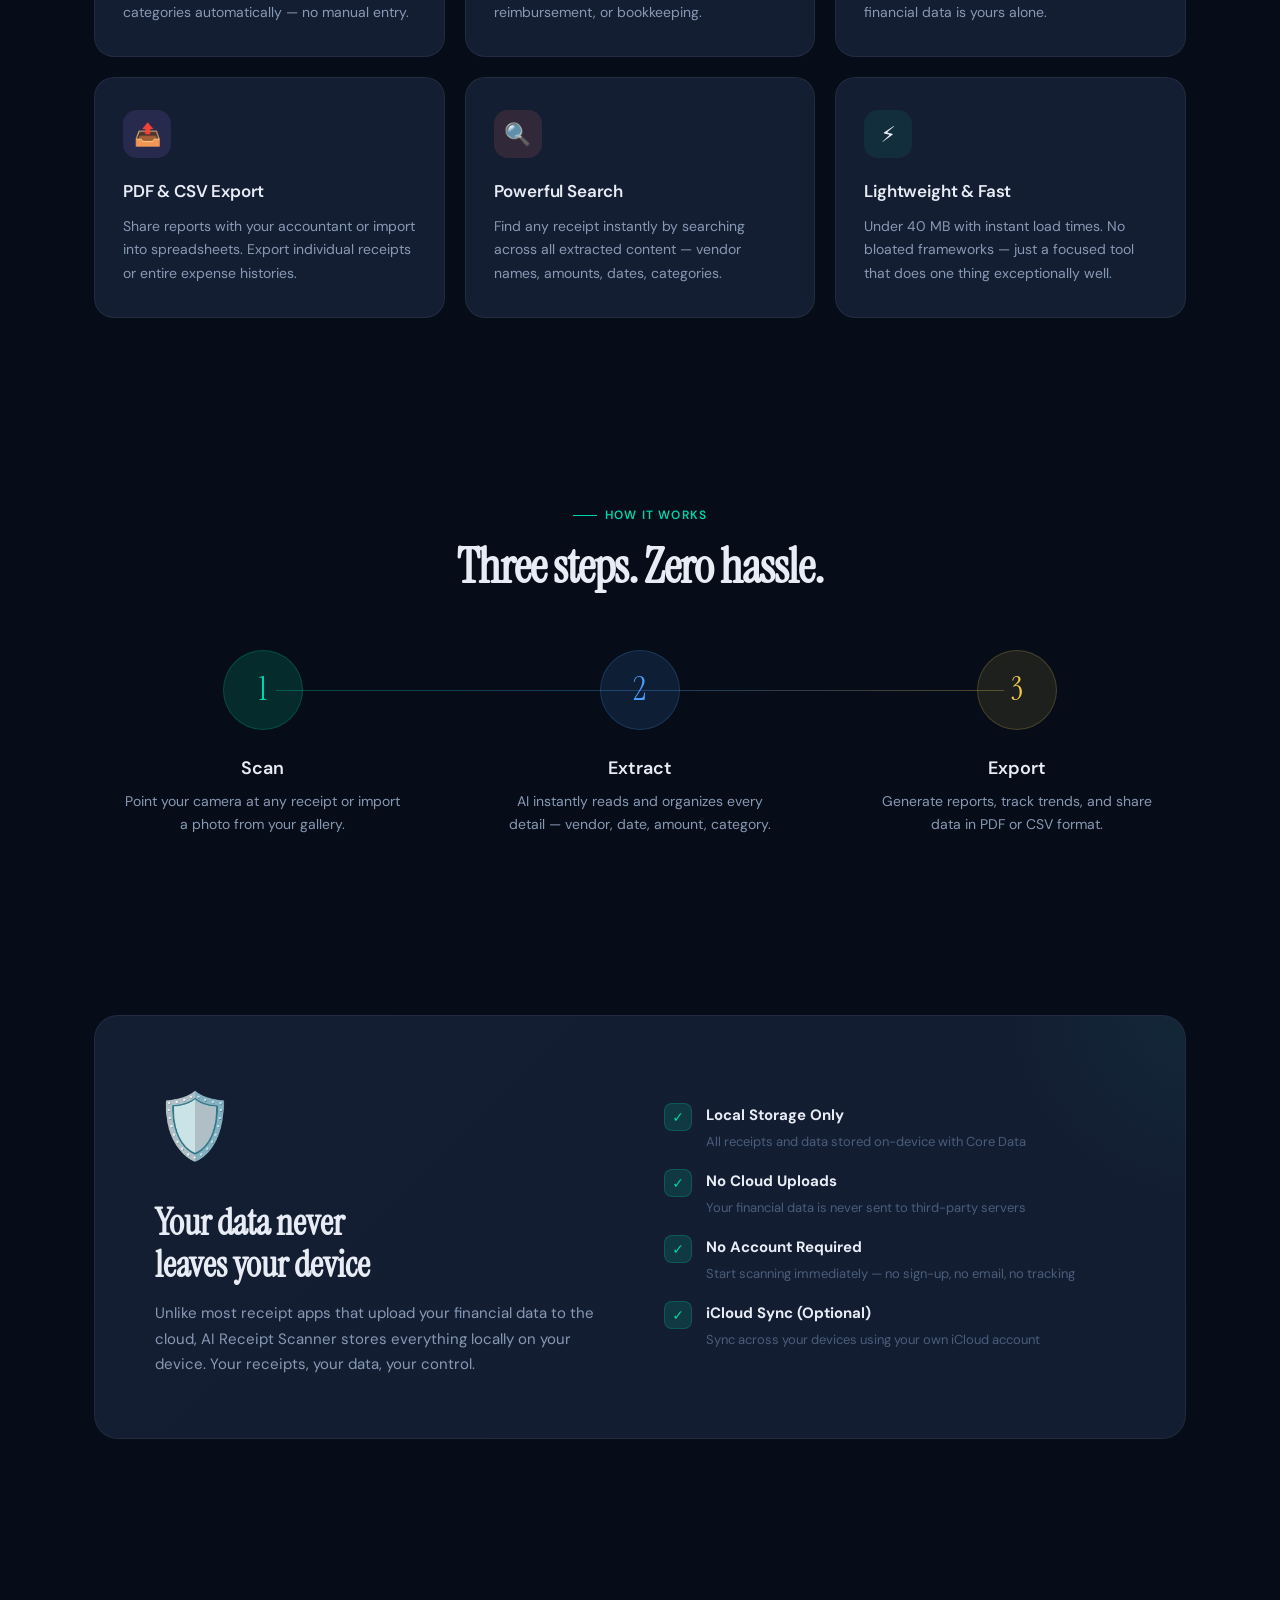
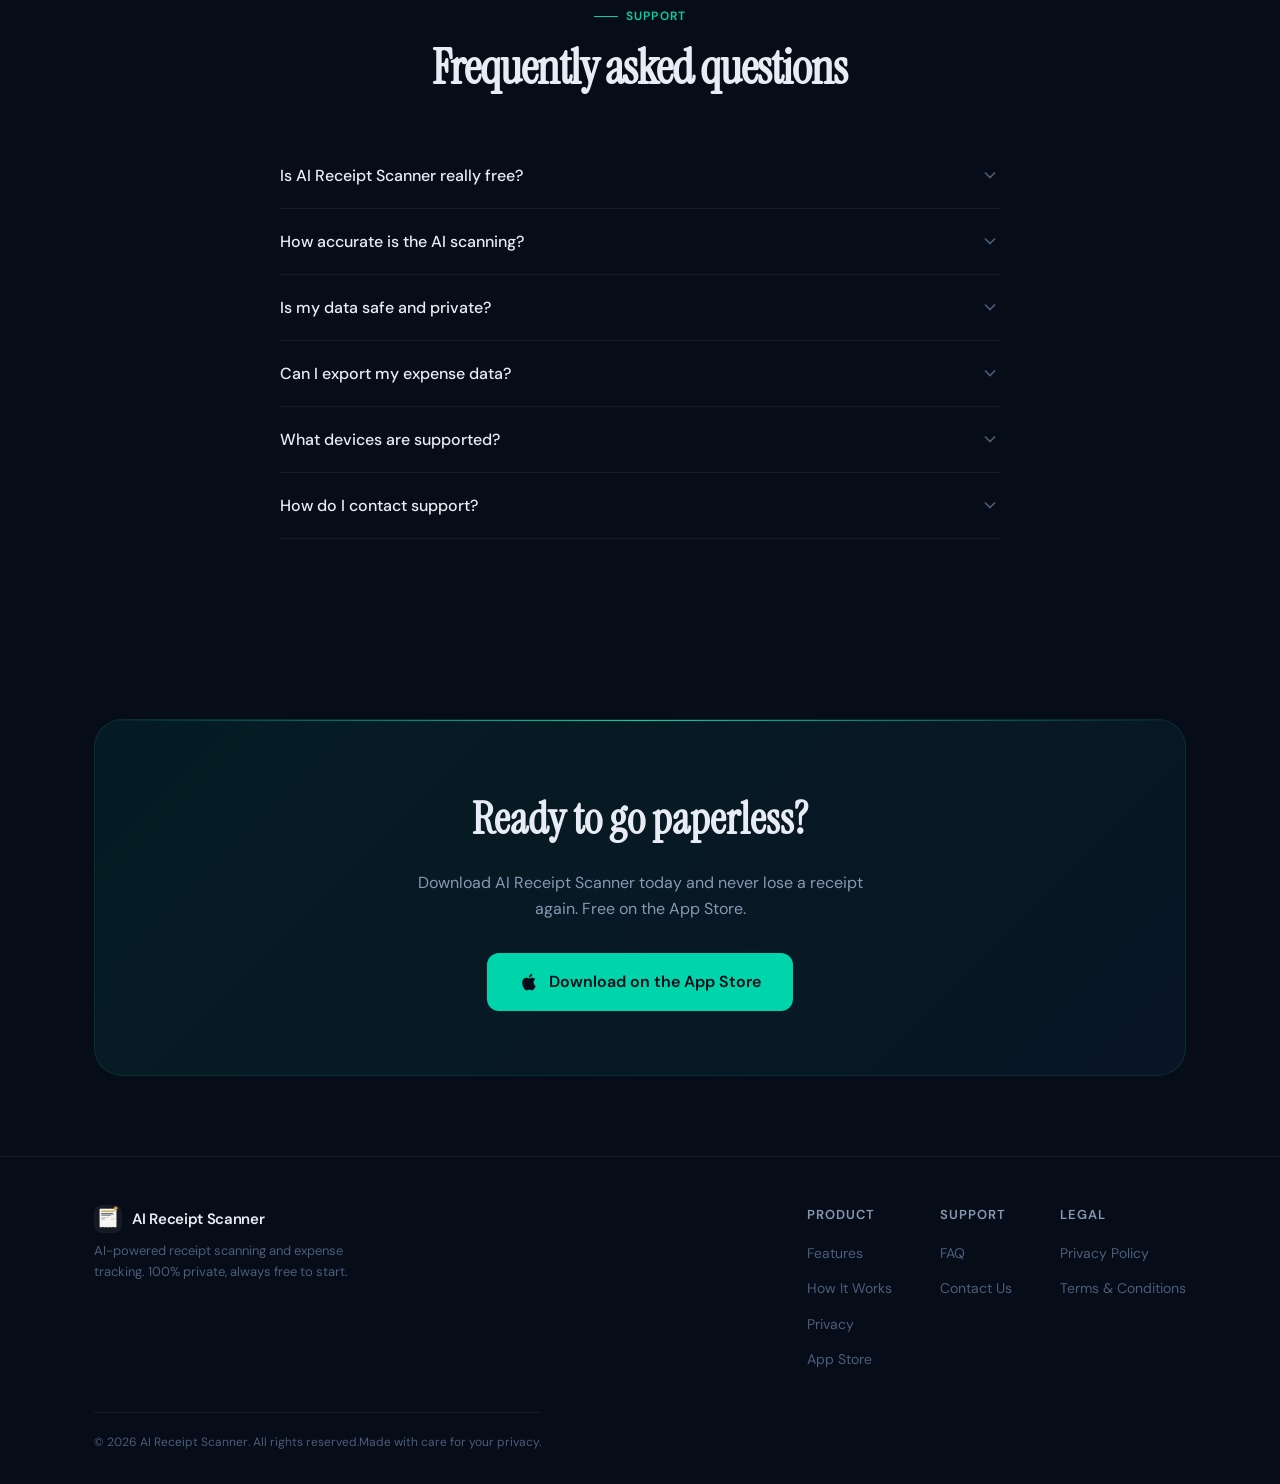
==== commit d13f09a9: "Replace emoji icons with actual app icon" ====
--- a/index.html
+++ b/index.html
@@ -5,6 +5,8 @@
     <meta name="viewport" content="width=device-width, initial-scale=1.0">
     <title>AI Receipt Scanner: Smart Scan — Effortless Expense Tracking</title>
     <meta name="description" content="Turn any receipt into organized expense data in seconds. AI-powered scanning, expense reports, and total privacy.">
+    <link rel="icon" type="image/png" href="icon.png">
+    <link rel="apple-touch-icon" href="icon.png">
     <link rel="preconnect" href="https://fonts.googleapis.com">
     <link rel="preconnect" href="https://fonts.gstatic.com" crossorigin>
     <link href="https://fonts.googleapis.com/css2?family=DM+Sans:ital,opsz,wght@0,9..40,300;0,9..40,400;0,9..40,500;0,9..40,600;0,9..40,700;1,9..40,400&family=Instrument+Serif:ital@0;1&display=swap" rel="stylesheet">
@@ -126,12 +128,13 @@
         }
         .nav-logo-icon {
             width: 36px; height: 36px;
-            background: linear-gradient(135deg, var(--accent), var(--blue));
             border-radius: 10px;
-            display: flex;
-            align-items: center;
-            justify-content: center;
-            font-size: 18px;
+            overflow: hidden;
+            flex-shrink: 0;
+        }
+        .nav-logo-icon img {
+            width: 100%; height: 100%;
+            object-fit: cover;
         }
         .nav-logo span {
             font-weight: 600;
@@ -863,7 +866,7 @@
     <nav id="nav">
         <div class="container">
             <a href="#" class="nav-logo">
-                <div class="nav-logo-icon">&#x1F4F7;</div>
+                <div class="nav-logo-icon"><img src="icon.png" alt="AI Receipt Scanner"></div>
                 <span>AI Receipt Scanner</span>
             </a>
             <button class="mobile-toggle" onclick="document.querySelector('.nav-links').classList.toggle('open')" aria-label="Menu">
@@ -1162,7 +1165,7 @@
         <div class="container">
             <div class="footer-brand">
                 <a href="#" class="nav-logo" style="margin-bottom:4px">
-                    <div class="nav-logo-icon" style="width:28px;height:28px;border-radius:8px;font-size:14px">&#x1F4F7;</div>
+                    <div class="nav-logo-icon" style="width:28px;height:28px;border-radius:8px"><img src="icon.png" alt="AI Receipt Scanner"></div>
                     <span>AI Receipt Scanner</span>
                 </a>
                 <p>AI-powered receipt scanning and expense tracking. 100% private, always free to start.</p>
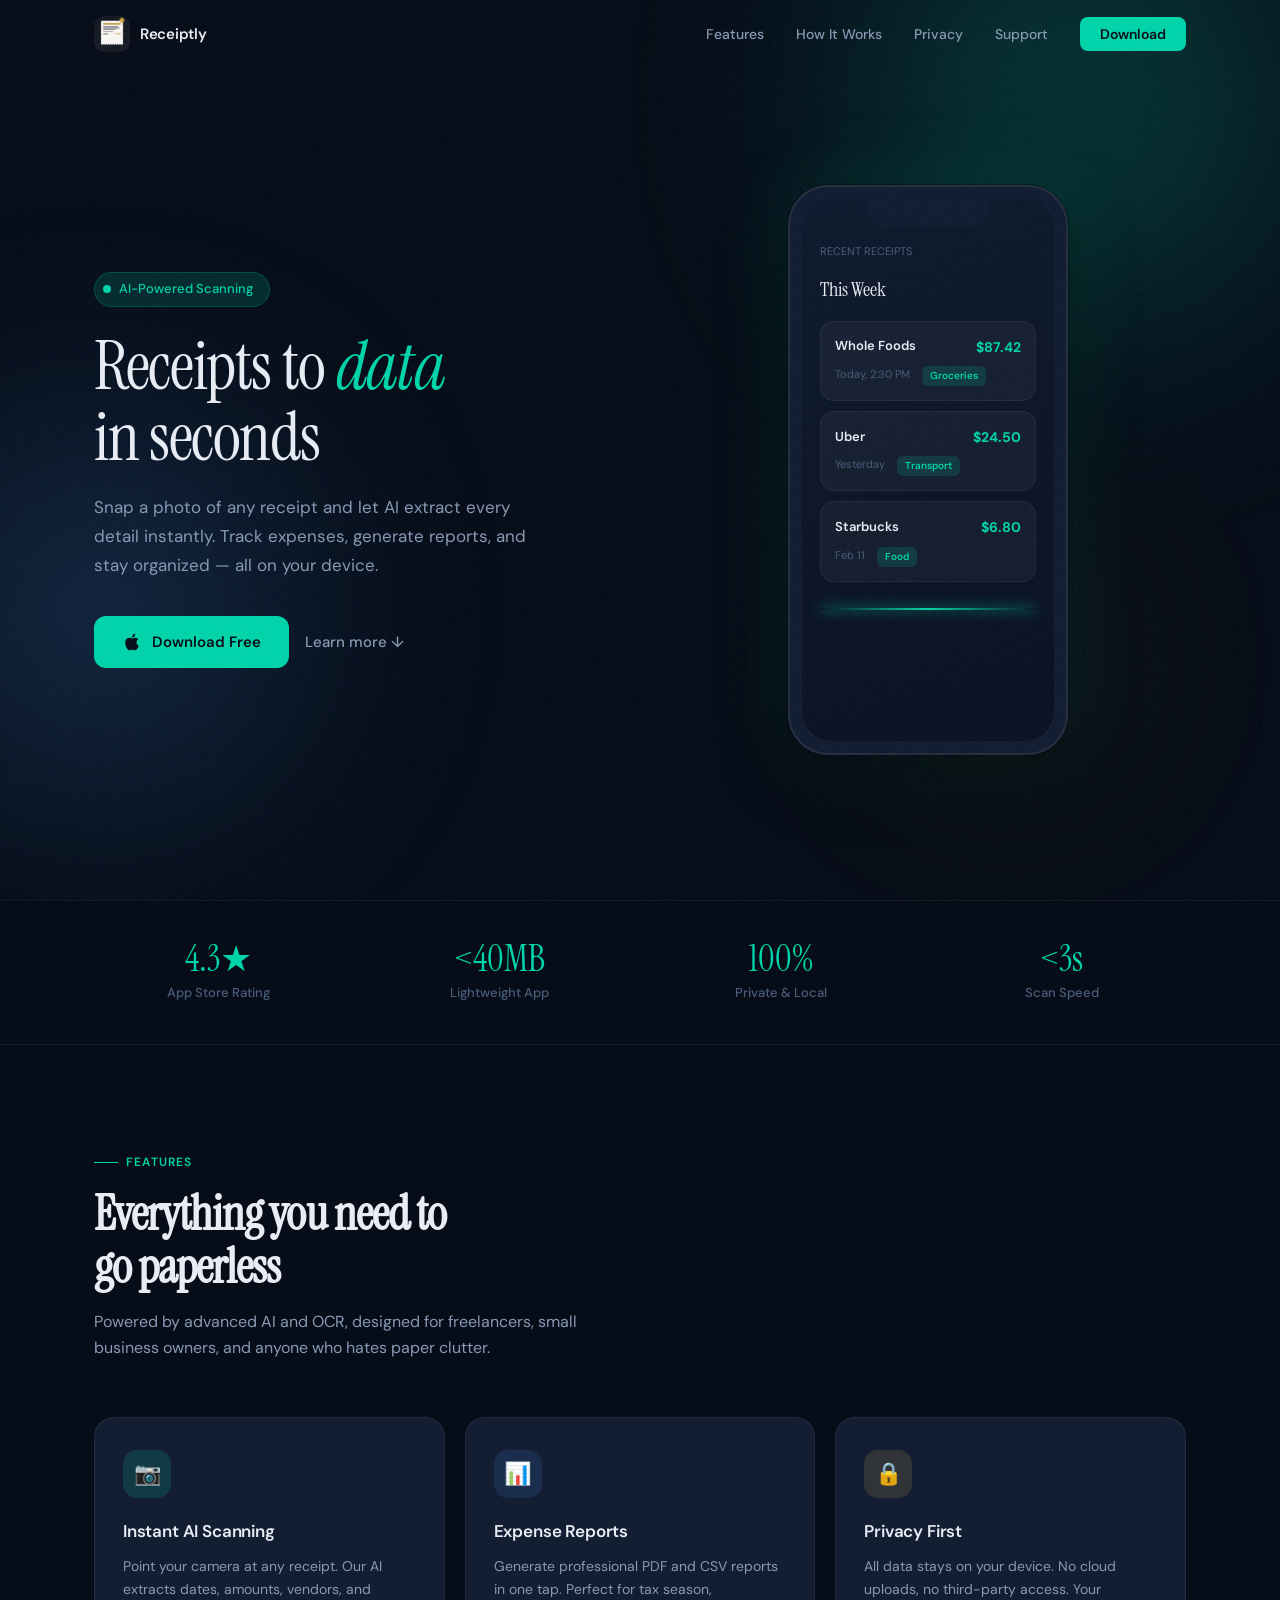
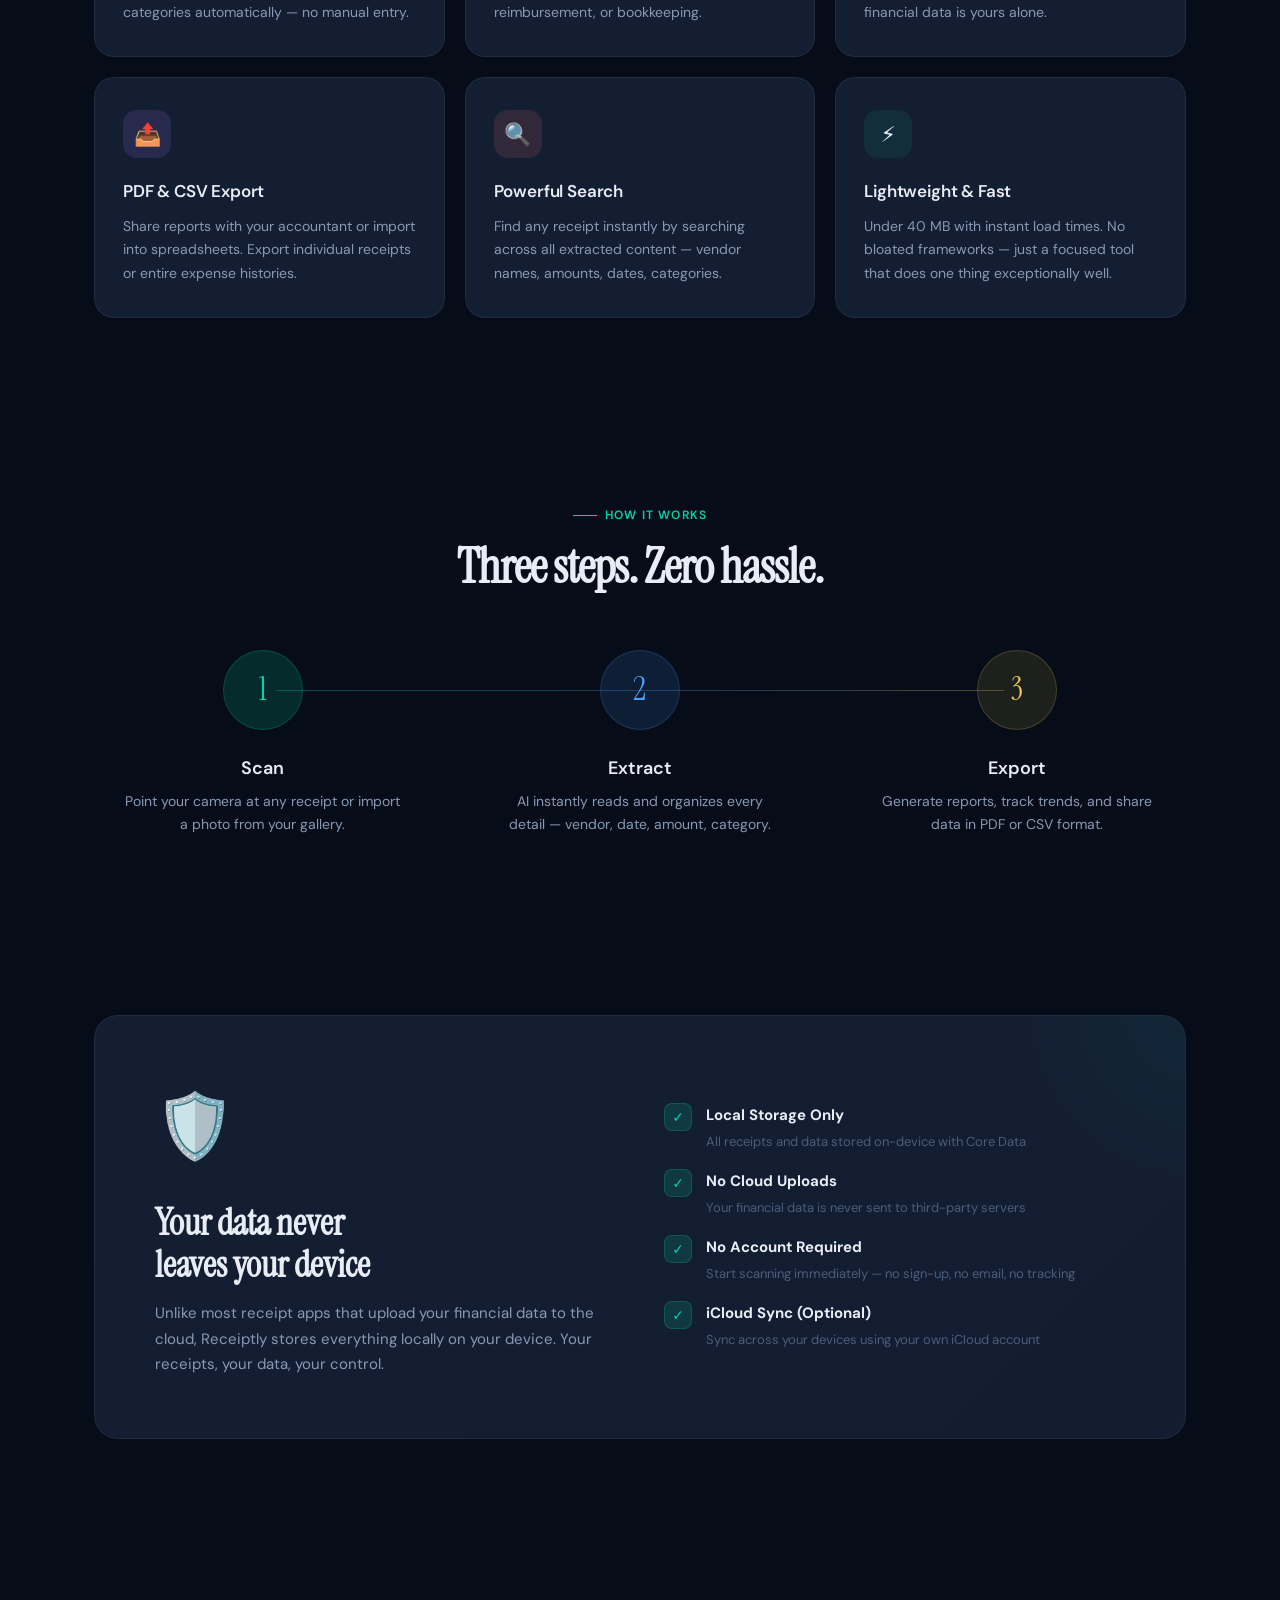
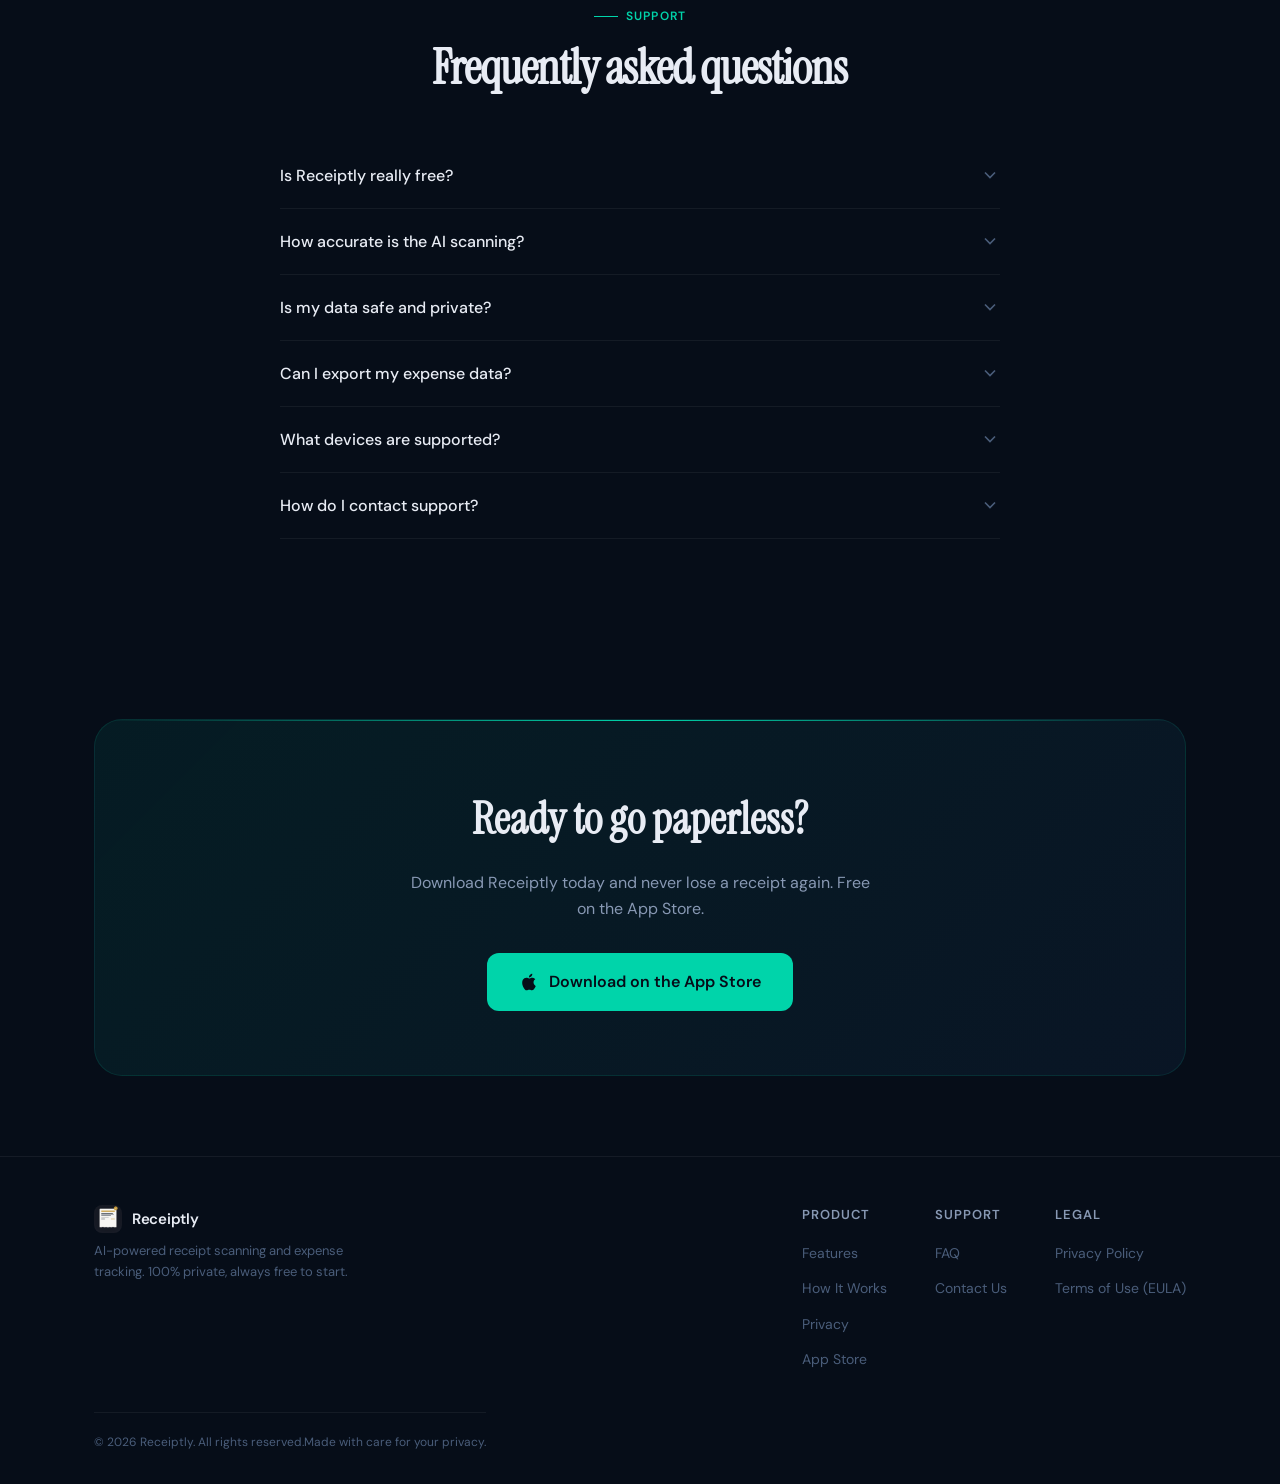
==== commit 8fe63226: "Add Privacy Policy and Terms of Use pages, update links - Create privacy.html with full privacy poli" ====
--- a/index.html
+++ b/index.html
@@ -3,7 +3,7 @@
 <head>
     <meta charset="UTF-8">
     <meta name="viewport" content="width=device-width, initial-scale=1.0">
-    <title>AI Receipt Scanner: Smart Scan — Effortless Expense Tracking</title>
+    <title>Receiptly - Receipt Scanner — Effortless Expense Tracking</title>
     <meta name="description" content="Turn any receipt into organized expense data in seconds. AI-powered scanning, expense reports, and total privacy.">
     <link rel="icon" type="image/png" href="icon.png">
     <link rel="apple-touch-icon" href="icon.png">
@@ -866,8 +866,8 @@
     <nav id="nav">
         <div class="container">
             <a href="#" class="nav-logo">
-                <div class="nav-logo-icon"><img src="icon.png" alt="AI Receipt Scanner"></div>
-                <span>AI Receipt Scanner</span>
+                <div class="nav-logo-icon"><img src="icon.png" alt="Receiptly"></div>
+                <span>Receiptly</span>
             </a>
             <button class="mobile-toggle" onclick="document.querySelector('.nav-links').classList.toggle('open')" aria-label="Menu">
                 <svg viewBox="0 0 24 24" fill="none" stroke="currentColor" stroke-width="2"><path d="M3 12h18M3 6h18M3 18h18"/></svg>
@@ -1044,7 +1044,7 @@
                 <div>
                     <span class="privacy-icon-big">&#x1F6E1;&#xFE0F;</span>
                     <h2>Your data never<br>leaves your device</h2>
-                    <p>Unlike most receipt apps that upload your financial data to the cloud, AI Receipt Scanner stores everything locally on your device. Your receipts, your data, your control.</p>
+                    <p>Unlike most receipt apps that upload your financial data to the cloud, Receiptly stores everything locally on your device. Your receipts, your data, your control.</p>
                 </div>
                 <ul class="privacy-points">
                     <li>
@@ -1089,7 +1089,7 @@
         <div class="faq-grid">
             <div class="faq-item reveal">
                 <button class="faq-q" onclick="this.parentElement.classList.toggle('open')">
-                    Is AI Receipt Scanner really free?
+                    Is Receiptly really free?
                     <svg class="faq-chevron" viewBox="0 0 24 24" fill="none" stroke="currentColor" stroke-width="2"><path d="M6 9l6 6 6-6"/></svg>
                 </button>
                 <div class="faq-a">
@@ -1111,7 +1111,7 @@
                     <svg class="faq-chevron" viewBox="0 0 24 24" fill="none" stroke="currentColor" stroke-width="2"><path d="M6 9l6 6 6-6"/></svg>
                 </button>
                 <div class="faq-a">
-                    <p>Absolutely. All receipt data is stored locally on your device using Core Data. We don't have access to your receipts or financial information. Optional iCloud sync uses your own Apple account. Read our <a href="https://sites.google.com/view/receiptsscanner-privacypolicy/home">Privacy Policy</a> for full details.</p>
+                    <p>Absolutely. All receipt data is stored locally on your device using Core Data. We don't have access to your receipts or financial information. Optional iCloud sync uses your own Apple account. Read our <a href="privacy.html">Privacy Policy</a> for full details.</p>
                 </div>
             </div>
             <div class="faq-item reveal reveal-delay-3">
@@ -1129,7 +1129,7 @@
                     <svg class="faq-chevron" viewBox="0 0 24 24" fill="none" stroke="currentColor" stroke-width="2"><path d="M6 9l6 6 6-6"/></svg>
                 </button>
                 <div class="faq-a">
-                    <p>AI Receipt Scanner works on iPhone (iOS 16+), iPad, Mac (Apple Silicon), and Apple Vision Pro. Your data syncs across all your devices via iCloud.</p>
+                    <p>Receiptly works on iPhone (iOS 16+), iPad, Mac (Apple Silicon), and Apple Vision Pro. Your data syncs across all your devices via iCloud.</p>
                 </div>
             </div>
             <div class="faq-item reveal reveal-delay-5">
@@ -1138,7 +1138,7 @@
                     <svg class="faq-chevron" viewBox="0 0 24 24" fill="none" stroke="currentColor" stroke-width="2"><path d="M6 9l6 6 6-6"/></svg>
                 </button>
                 <div class="faq-a">
-                    <p>We'd love to hear from you! Email us at <a href="mailto:groupsforapps@gmail.com">groupsforapps@gmail.com</a> for any questions, feedback, or feature requests. We typically respond within 24 hours.</p>
+                    <p>We'd love to hear from you! Email us at <a href="mailto:receiptly@proton.me">receiptly@proton.me</a> for any questions, feedback, or feature requests. We typically respond within 24 hours.</p>
                 </div>
             </div>
         </div>
@@ -1149,7 +1149,7 @@
         <div class="container">
             <div class="cta-box reveal">
                 <h2>Ready to go paperless?</h2>
-                <p>Download AI Receipt Scanner today and never lose a receipt again. Free on the App Store.</p>
+                <p>Download Receiptly today and never lose a receipt again. Free on the App Store.</p>
                 <div class="cta-actions">
                     <a href="https://apps.apple.com/app/id1600939272" class="btn-primary" style="font-size:16px; padding:16px 32px;">
                         <svg viewBox="0 0 24 24" fill="currentColor" width="22" height="22"><path d="M18.71 19.5c-.83 1.24-1.71 2.45-3.05 2.47-1.34.03-1.77-.79-3.29-.79-1.53 0-2 .77-3.27.82-1.31.05-2.3-1.32-3.14-2.53C4.25 17 2.94 12.45 4.7 9.39c.87-1.52 2.43-2.48 4.12-2.51 1.28-.02 2.5.87 3.29.87.78 0 2.26-1.07 3.8-.91.65.03 2.47.26 3.64 1.98-.09.06-2.17 1.28-2.15 3.81.03 3.02 2.65 4.03 2.68 4.04-.03.07-.42 1.44-1.38 2.83M13 3.5c.73-.83 1.94-1.46 2.94-1.5.13 1.17-.34 2.35-1.04 3.19-.69.85-1.83 1.51-2.95 1.42-.15-1.15.41-2.35 1.05-3.11z"/></svg>
@@ -1165,8 +1165,8 @@
         <div class="container">
             <div class="footer-brand">
                 <a href="#" class="nav-logo" style="margin-bottom:4px">
-                    <div class="nav-logo-icon" style="width:28px;height:28px;border-radius:8px"><img src="icon.png" alt="AI Receipt Scanner"></div>
-                    <span>AI Receipt Scanner</span>
+                    <div class="nav-logo-icon" style="width:28px;height:28px;border-radius:8px"><img src="icon.png" alt="Receiptly"></div>
+                    <span>Receiptly</span>
                 </a>
                 <p>AI-powered receipt scanning and expense tracking. 100% private, always free to start.</p>
             </div>
@@ -1184,21 +1184,21 @@
                     <h4>Support</h4>
                     <ul>
                         <li><a href="#faq">FAQ</a></li>
-                        <li><a href="mailto:groupsforapps@gmail.com">Contact Us</a></li>
+                        <li><a href="mailto:receiptly@proton.me">Contact Us</a></li>
                     </ul>
                 </div>
                 <div class="footer-col">
                     <h4>Legal</h4>
                     <ul>
-                        <li><a href="https://sites.google.com/view/receiptsscanner-privacypolicy/home">Privacy Policy</a></li>
-                        <li><a href="https://sites.google.com/view/receiptsscanner-terms/home">Terms &amp; Conditions</a></li>
+                        <li><a href="privacy.html">Privacy Policy</a></li>
+                        <li><a href="terms.html">Terms of Use (EULA)</a></li>
                     </ul>
                 </div>
             </div>
         </div>
         <div class="container">
             <div class="footer-bottom">
-                <span>&copy; 2026 AI Receipt Scanner. All rights reserved.</span>
+                <span>&copy; 2026 Receiptly. All rights reserved.</span>
                 <span>Made with care for your privacy.</span>
             </div>
         </div>
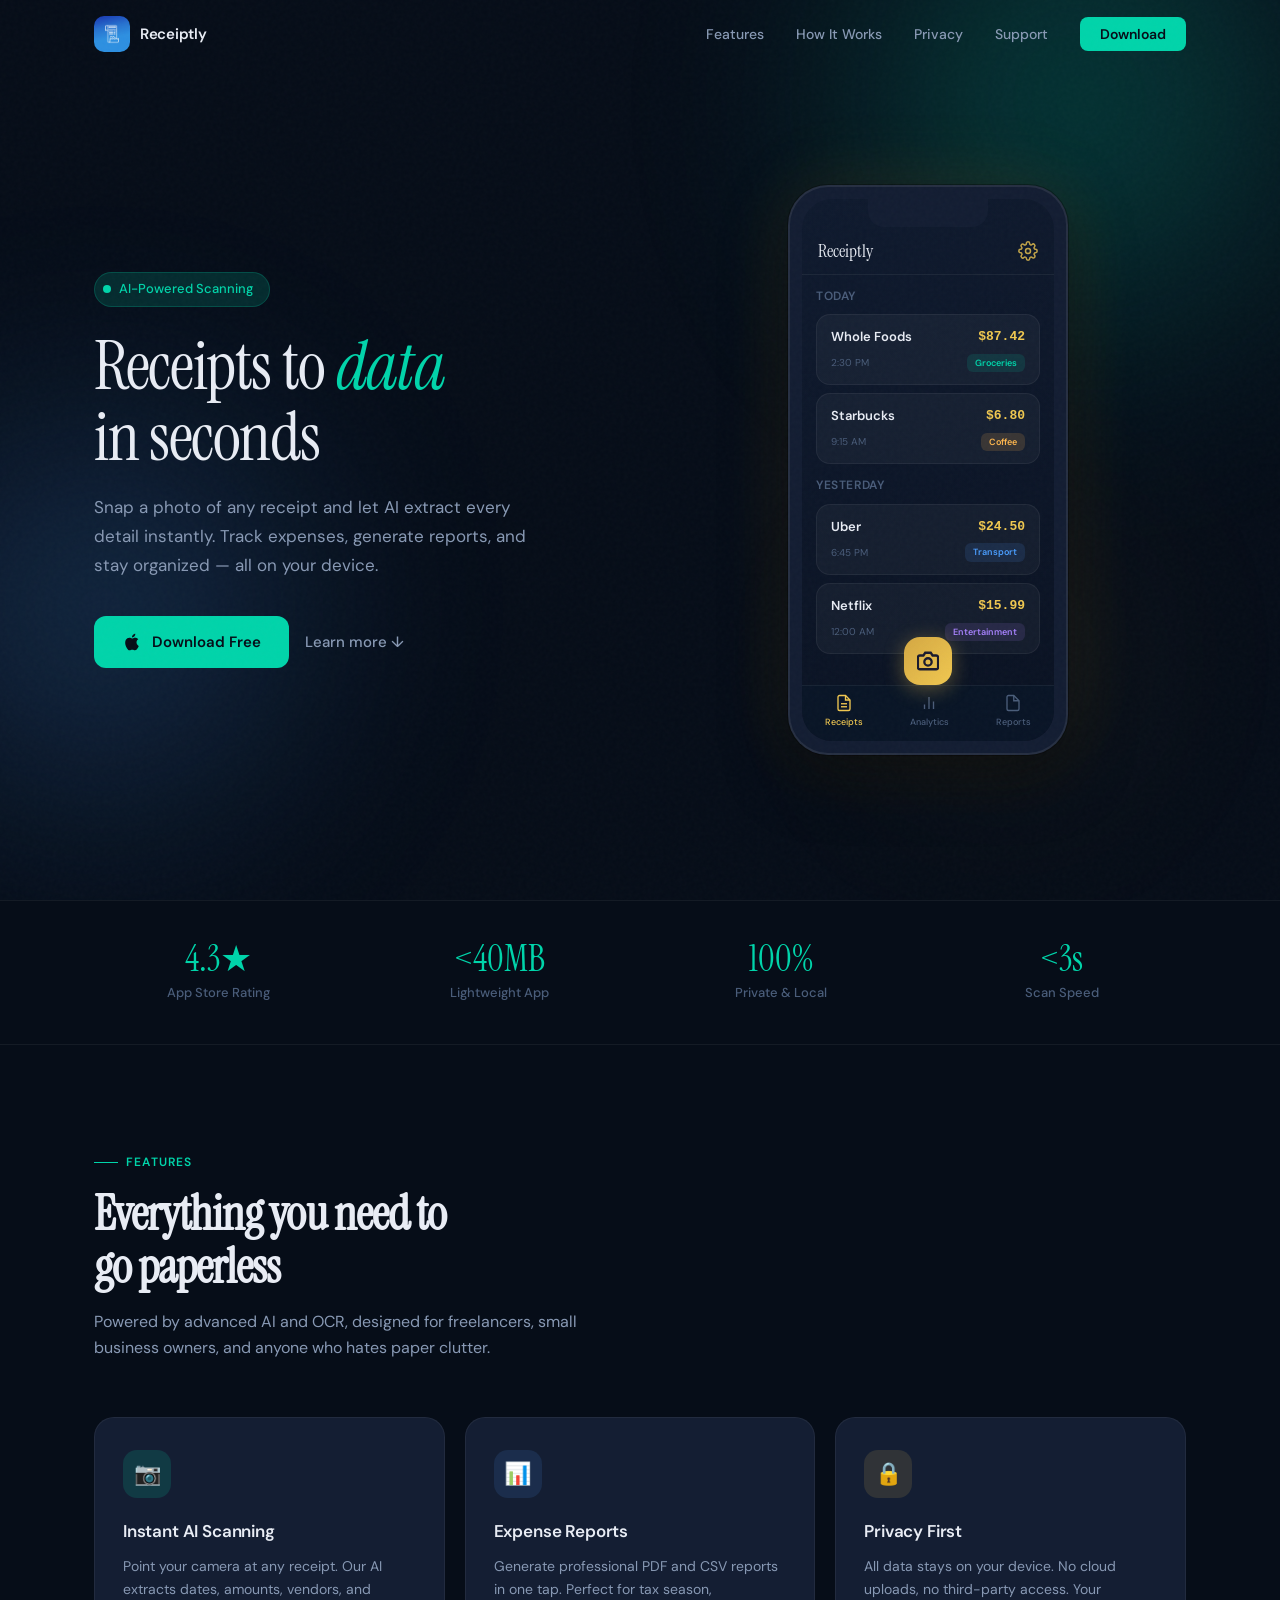
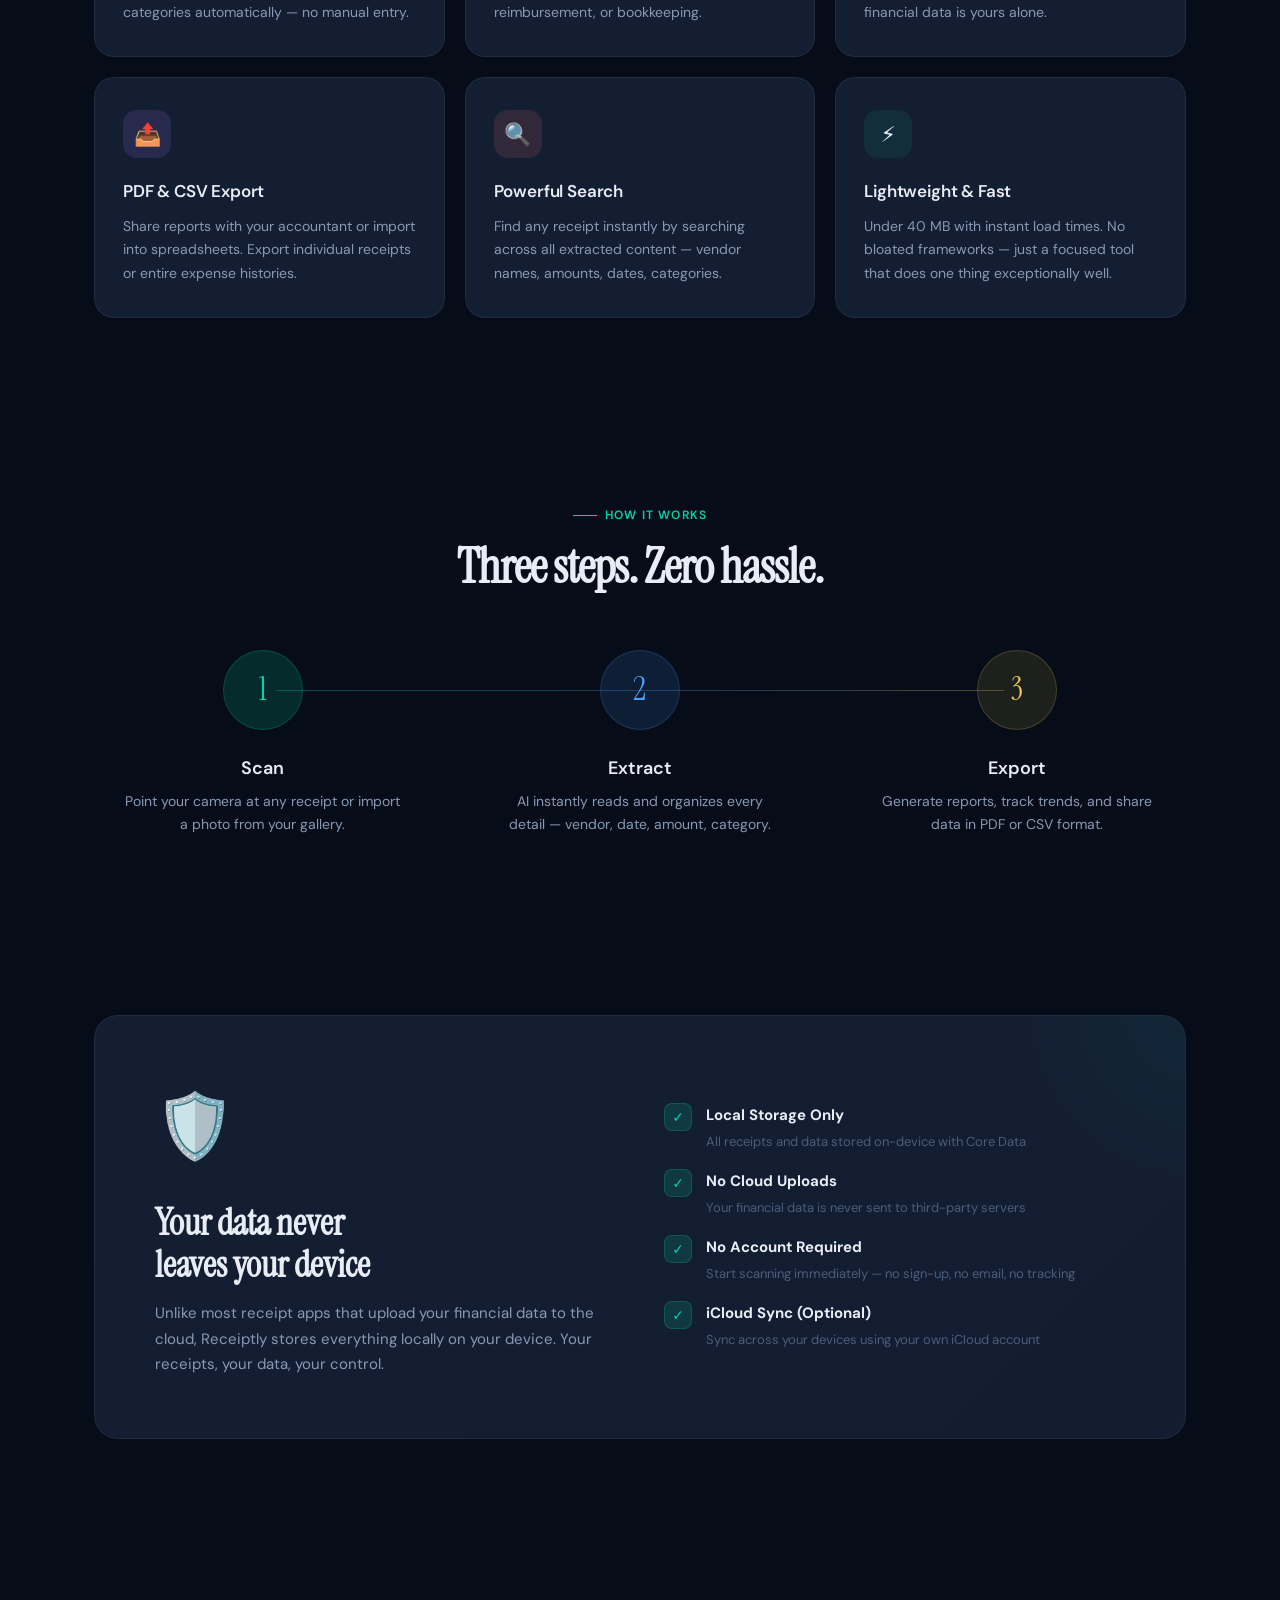
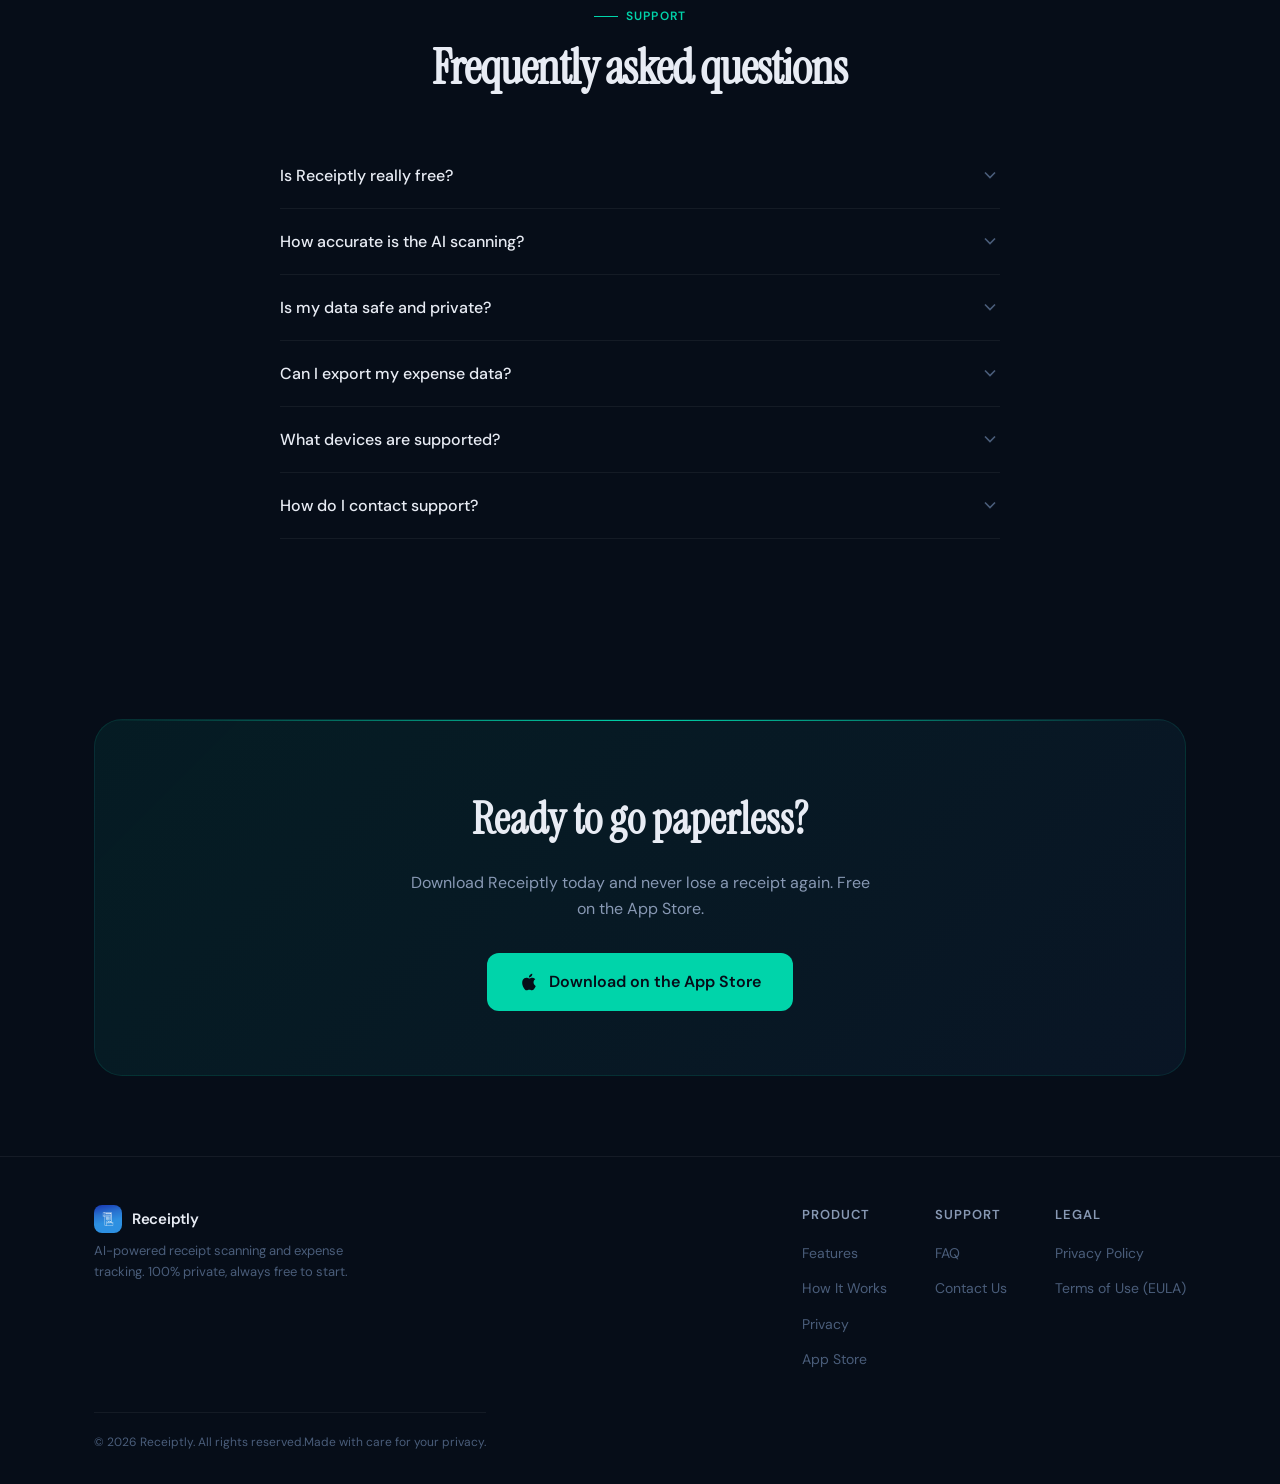
==== commit 9251b63d: "Update phone mockup to current UI and restore classic app icon - Replace gold icon with ClassicIcon " ====
--- a/index.html
+++ b/index.html
@@ -280,7 +280,7 @@
             box-shadow:
                 0 0 0 1px rgba(0,0,0,0.3),
                 0 20px 60px rgba(0,0,0,0.5),
-                0 0 80px var(--accent-glow);
+                0 0 80px rgba(240,200,80,0.12);
             animation: float 6s ease-in-out infinite;
         }
         @keyframes float {
@@ -305,28 +305,59 @@
             z-index: 2;
         }
         .phone-content {
-            padding: 16px 18px;
-        }
-        .phone-header {
-            font-size: 11px;
+            padding: 0;
+            display: flex;
+            flex-direction: column;
+            height: calc(100% - 28px);
+        }
+        /* App nav bar */
+        .phone-navbar {
+            display: flex;
+            align-items: center;
+            justify-content: space-between;
+            padding: 10px 16px 8px;
+            border-bottom: 1px solid rgba(255,255,255,0.06);
+        }
+        .phone-navbar-title {
+            font-family: var(--serif);
+            font-size: 18px;
+            font-weight: 400;
+            color: var(--text);
+        }
+        .phone-navbar-icon {
+            width: 20px; height: 20px;
+            color: var(--gold);
+            opacity: 0.8;
+        }
+        /* Scrollable receipt list */
+        .phone-list {
+            flex: 1;
+            padding: 12px 14px 0;
+            overflow: hidden;
+        }
+        .phone-section-header {
+            font-size: 12px;
+            font-weight: 600;
             color: var(--text-dim);
-            margin-bottom: 12px;
-        }
-        .phone-title {
-            font-family: var(--serif);
-            font-size: 20px;
-            margin-bottom: 16px;
+            text-transform: uppercase;
+            letter-spacing: 0.05em;
+            margin-bottom: 8px;
+        }
+        .phone-section-header:not(:first-child) {
+            margin-top: 12px;
         }
         .receipt-card {
             background: rgba(255,255,255,0.04);
             border: 1px solid var(--border);
             border-radius: 14px;
-            padding: 14px;
-            margin-bottom: 10px;
+            padding: 12px 14px;
+            margin-bottom: 8px;
             animation: cardSlide 0.6s ease both;
         }
-        .receipt-card:nth-child(2) { animation-delay: 0.15s; }
-        .receipt-card:nth-child(3) { animation-delay: 0.3s; }
+        .receipt-card:nth-child(2) { animation-delay: 0.1s; }
+        .receipt-card:nth-child(3) { animation-delay: 0.2s; }
+        .receipt-card:nth-child(5) { animation-delay: 0.3s; }
+        .receipt-card:nth-child(6) { animation-delay: 0.4s; }
         @keyframes cardSlide {
             from { opacity: 0; transform: translateX(20px); }
             to { opacity: 1; transform: translateX(0); }
@@ -335,46 +366,75 @@
             display: flex;
             justify-content: space-between;
             align-items: center;
-            margin-bottom: 8px;
+            margin-bottom: 6px;
         }
         .rc-vendor {
             font-weight: 600;
             font-size: 13px;
         }
         .rc-amount {
+            font-family: 'JetBrains Mono', monospace;
             font-weight: 700;
-            font-size: 14px;
-            color: var(--accent);
+            font-size: 13px;
+            color: var(--gold);
         }
         .rc-meta {
             display: flex;
-            gap: 12px;
-            font-size: 11px;
+            justify-content: space-between;
+            align-items: center;
+            font-size: 10px;
             color: var(--text-dim);
         }
         .rc-tag {
-            background: var(--accent-glow);
-            color: var(--accent);
             padding: 2px 8px;
             border-radius: 6px;
-            font-size: 10px;
+            font-size: 9px;
             font-weight: 600;
         }
-        .scan-line {
+        .rc-tag--food { background: rgba(76,175,80,0.15); color: #66bb6a; }
+        .rc-tag--transport { background: rgba(74,158,255,0.12); color: #4a9eff; }
+        .rc-tag--coffee { background: rgba(255,183,77,0.15); color: #ffb74d; }
+        .rc-tag--groceries { background: rgba(0,212,170,0.12); color: #00d4aa; }
+        .rc-tag--entertainment { background: rgba(168,130,255,0.12); color: #a882ff; }
+        /* FAB scan button */
+        .phone-fab {
             position: absolute;
-            left: 18px; right: 18px;
-            height: 2px;
-            background: linear-gradient(90deg, transparent, var(--accent), transparent);
-            border-radius: 2px;
-            animation: scanMove 3s ease-in-out infinite;
-            box-shadow: 0 0 12px var(--accent);
-        }
-        @keyframes scanMove {
-            0%, 100% { top: 30%; opacity: 0; }
-            10% { opacity: 1; }
-            50% { top: 75%; opacity: 1; }
-            60% { opacity: 0; }
-        }
+            bottom: 56px;
+            left: 50%;
+            transform: translateX(-50%);
+            width: 48px; height: 48px;
+            border-radius: 16px;
+            background: linear-gradient(135deg, #d4a843, #f0c850);
+            display: flex;
+            align-items: center;
+            justify-content: center;
+            box-shadow: 0 4px 20px rgba(240,200,80,0.35);
+            z-index: 5;
+        }
+        .phone-fab svg { width: 22px; height: 22px; color: #1a1a2e; }
+        /* Tab bar */
+        .phone-tabbar {
+            display: flex;
+            align-items: center;
+            justify-content: space-around;
+            padding: 8px 0 12px;
+            border-top: 1px solid rgba(255,255,255,0.06);
+            background: rgba(10,22,40,0.95);
+            position: absolute;
+            bottom: 0; left: 0; right: 0;
+            border-radius: 0 0 30px 30px;
+        }
+        .phone-tab {
+            display: flex;
+            flex-direction: column;
+            align-items: center;
+            gap: 3px;
+            font-size: 9px;
+            font-weight: 500;
+            color: var(--text-dim);
+        }
+        .phone-tab--active { color: var(--gold); }
+        .phone-tab svg { width: 18px; height: 18px; }
 
         /* ─── Stats bar ─── */
         .stats {
@@ -907,40 +967,76 @@
                     <div class="phone-screen">
                         <div class="phone-notch"></div>
                         <div class="phone-content">
-                            <div class="phone-header">RECENT RECEIPTS</div>
-                            <div class="phone-title">This Week</div>
-                            <div class="receipt-card">
-                                <div class="rc-top">
-                                    <span class="rc-vendor">Whole Foods</span>
-                                    <span class="rc-amount">$87.42</span>
+                            <!-- Nav bar -->
+                            <div class="phone-navbar">
+                                <span class="phone-navbar-title">Receiptly</span>
+                                <svg class="phone-navbar-icon" viewBox="0 0 24 24" fill="none" stroke="currentColor" stroke-width="1.8" stroke-linecap="round" stroke-linejoin="round"><circle cx="12" cy="12" r="3"/><path d="M19.4 15a1.65 1.65 0 00.33 1.82l.06.06a2 2 0 010 2.83 2 2 0 01-2.83 0l-.06-.06a1.65 1.65 0 00-1.82-.33 1.65 1.65 0 00-1 1.51V21a2 2 0 01-4 0v-.09A1.65 1.65 0 009 19.4a1.65 1.65 0 00-1.82.33l-.06.06a2 2 0 01-2.83-2.83l.06-.06A1.65 1.65 0 004.68 15a1.65 1.65 0 00-1.51-1H3a2 2 0 010-4h.09A1.65 1.65 0 004.6 9a1.65 1.65 0 00-.33-1.82l-.06-.06a2 2 0 012.83-2.83l.06.06A1.65 1.65 0 009 4.68a1.65 1.65 0 001-1.51V3a2 2 0 014 0v.09a1.65 1.65 0 001 1.51 1.65 1.65 0 001.82-.33l.06-.06a2 2 0 012.83 2.83l-.06.06A1.65 1.65 0 0019.4 9a1.65 1.65 0 001.51 1H21a2 2 0 010 4h-.09a1.65 1.65 0 00-1.51 1z"/></svg>
+                            </div>
+                            <!-- Receipt list -->
+                            <div class="phone-list">
+                                <div class="phone-section-header">Today</div>
+                                <div class="receipt-card">
+                                    <div class="rc-top">
+                                        <span class="rc-vendor">Whole Foods</span>
+                                        <span class="rc-amount">$87.42</span>
+                                    </div>
+                                    <div class="rc-meta">
+                                        <span>2:30 PM</span>
+                                        <span class="rc-tag rc-tag--groceries">Groceries</span>
+                                    </div>
                                 </div>
-                                <div class="rc-meta">
-                                    <span>Today, 2:30 PM</span>
-                                    <span class="rc-tag">Groceries</span>
+                                <div class="receipt-card">
+                                    <div class="rc-top">
+                                        <span class="rc-vendor">Starbucks</span>
+                                        <span class="rc-amount">$6.80</span>
+                                    </div>
+                                    <div class="rc-meta">
+                                        <span>9:15 AM</span>
+                                        <span class="rc-tag rc-tag--coffee">Coffee</span>
+                                    </div>
+                                </div>
+                                <div class="phone-section-header">Yesterday</div>
+                                <div class="receipt-card">
+                                    <div class="rc-top">
+                                        <span class="rc-vendor">Uber</span>
+                                        <span class="rc-amount">$24.50</span>
+                                    </div>
+                                    <div class="rc-meta">
+                                        <span>6:45 PM</span>
+                                        <span class="rc-tag rc-tag--transport">Transport</span>
+                                    </div>
+                                </div>
+                                <div class="receipt-card">
+                                    <div class="rc-top">
+                                        <span class="rc-vendor">Netflix</span>
+                                        <span class="rc-amount">$15.99</span>
+                                    </div>
+                                    <div class="rc-meta">
+                                        <span>12:00 AM</span>
+                                        <span class="rc-tag rc-tag--entertainment">Entertainment</span>
+                                    </div>
                                 </div>
                             </div>
-                            <div class="receipt-card">
-                                <div class="rc-top">
-                                    <span class="rc-vendor">Uber</span>
-                                    <span class="rc-amount">$24.50</span>
+                            <!-- FAB -->
+                            <div class="phone-fab">
+                                <svg viewBox="0 0 24 24" fill="none" stroke="currentColor" stroke-width="2.5" stroke-linecap="round"><path d="M23 19a2 2 0 01-2 2H3a2 2 0 01-2-2V8a2 2 0 012-2h4l2-3h6l2 3h4a2 2 0 012 2z"/><circle cx="12" cy="13" r="4"/></svg>
+                            </div>
+                            <!-- Tab bar -->
+                            <div class="phone-tabbar">
+                                <div class="phone-tab phone-tab--active">
+                                    <svg viewBox="0 0 24 24" fill="none" stroke="currentColor" stroke-width="1.8"><path d="M14 2H6a2 2 0 00-2 2v16a2 2 0 002 2h12a2 2 0 002-2V8z"/><polyline points="14 2 14 8 20 8"/><line x1="16" y1="13" x2="8" y2="13"/><line x1="16" y1="17" x2="8" y2="17"/></svg>
+                                    <span>Receipts</span>
                                 </div>
-                                <div class="rc-meta">
-                                    <span>Yesterday</span>
-                                    <span class="rc-tag">Transport</span>
+                                <div class="phone-tab">
+                                    <svg viewBox="0 0 24 24" fill="none" stroke="currentColor" stroke-width="1.8"><line x1="18" y1="20" x2="18" y2="10"/><line x1="12" y1="20" x2="12" y2="4"/><line x1="6" y1="20" x2="6" y2="14"/></svg>
+                                    <span>Analytics</span>
                                 </div>
-                            </div>
-                            <div class="receipt-card">
-                                <div class="rc-top">
-                                    <span class="rc-vendor">Starbucks</span>
-                                    <span class="rc-amount">$6.80</span>
-                                </div>
-                                <div class="rc-meta">
-                                    <span>Feb 11</span>
-                                    <span class="rc-tag">Food</span>
+                                <div class="phone-tab">
+                                    <svg viewBox="0 0 24 24" fill="none" stroke="currentColor" stroke-width="1.8"><path d="M13 2H6a2 2 0 00-2 2v16a2 2 0 002 2h12a2 2 0 002-2V9z"/><polyline points="13 2 13 9 20 9"/></svg>
+                                    <span>Reports</span>
                                 </div>
                             </div>
                         </div>
-                        <div class="scan-line"></div>
                     </div>
                 </div>
             </div>
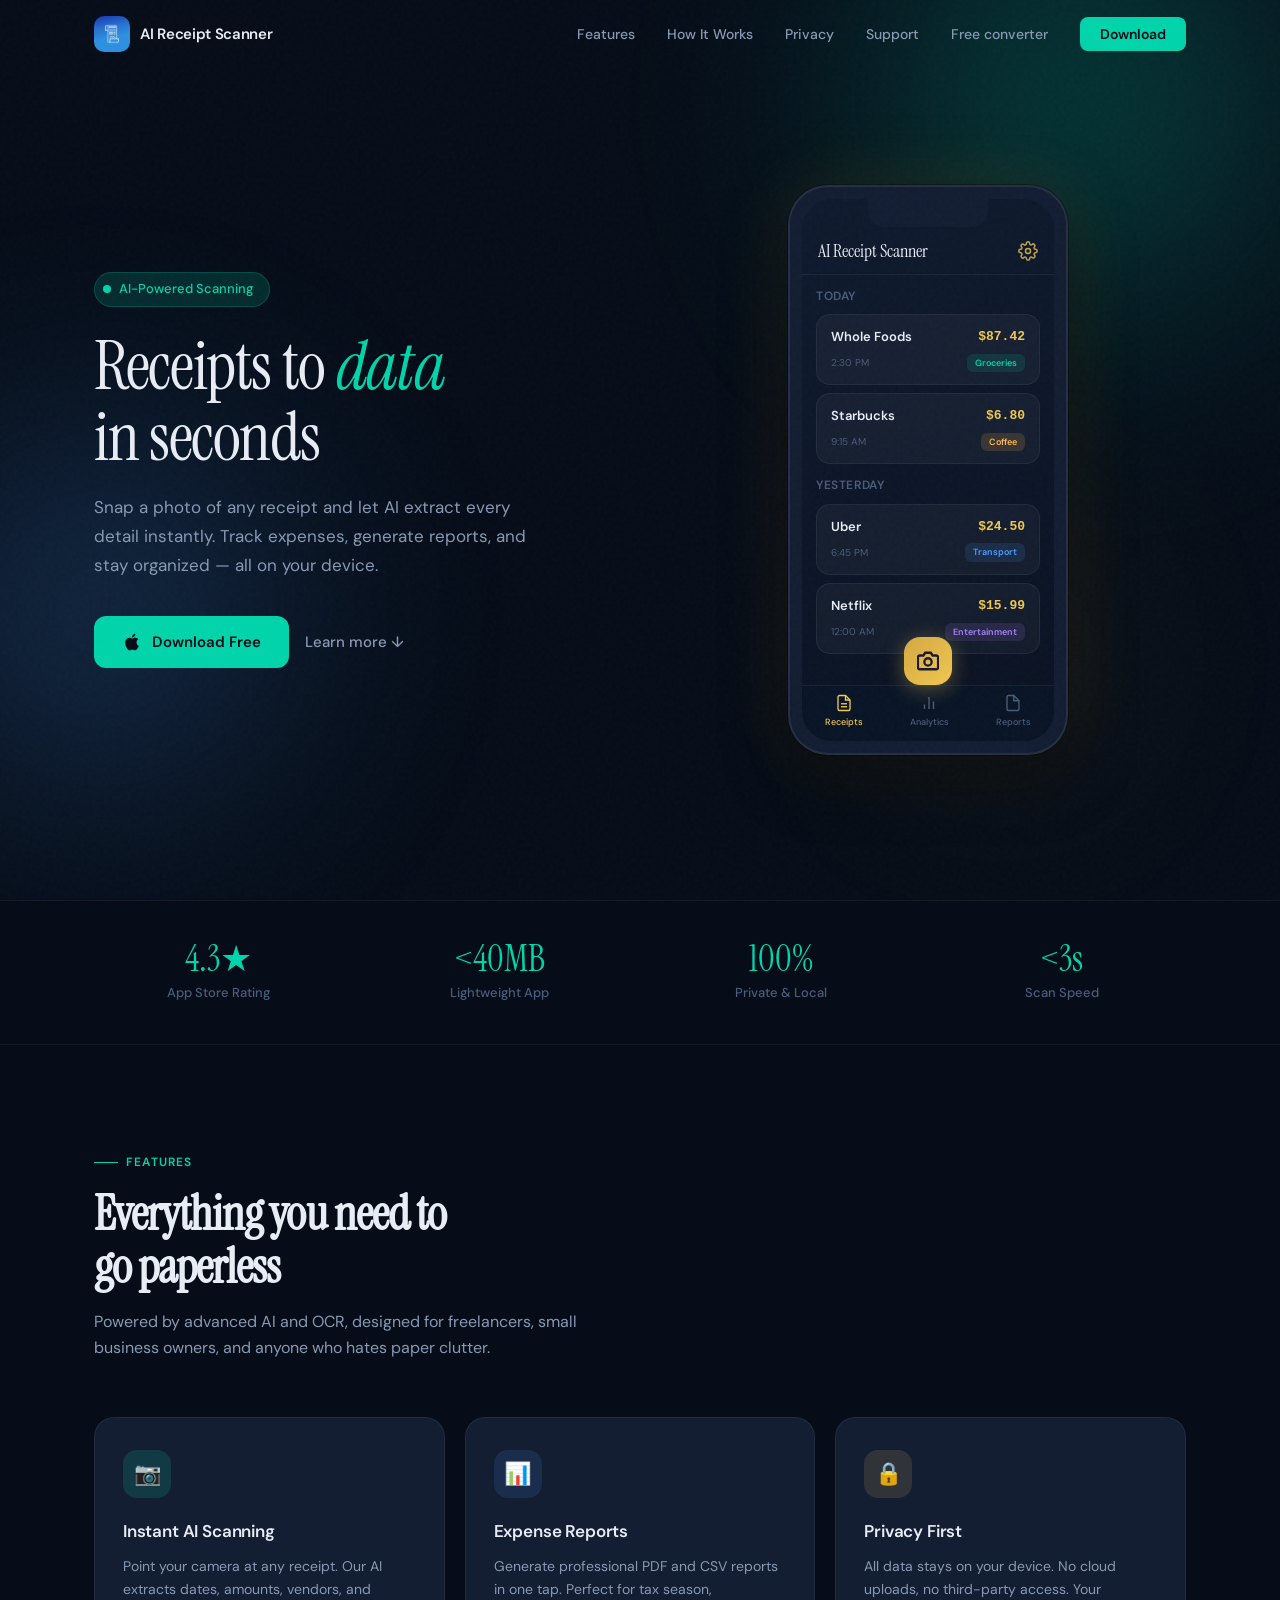
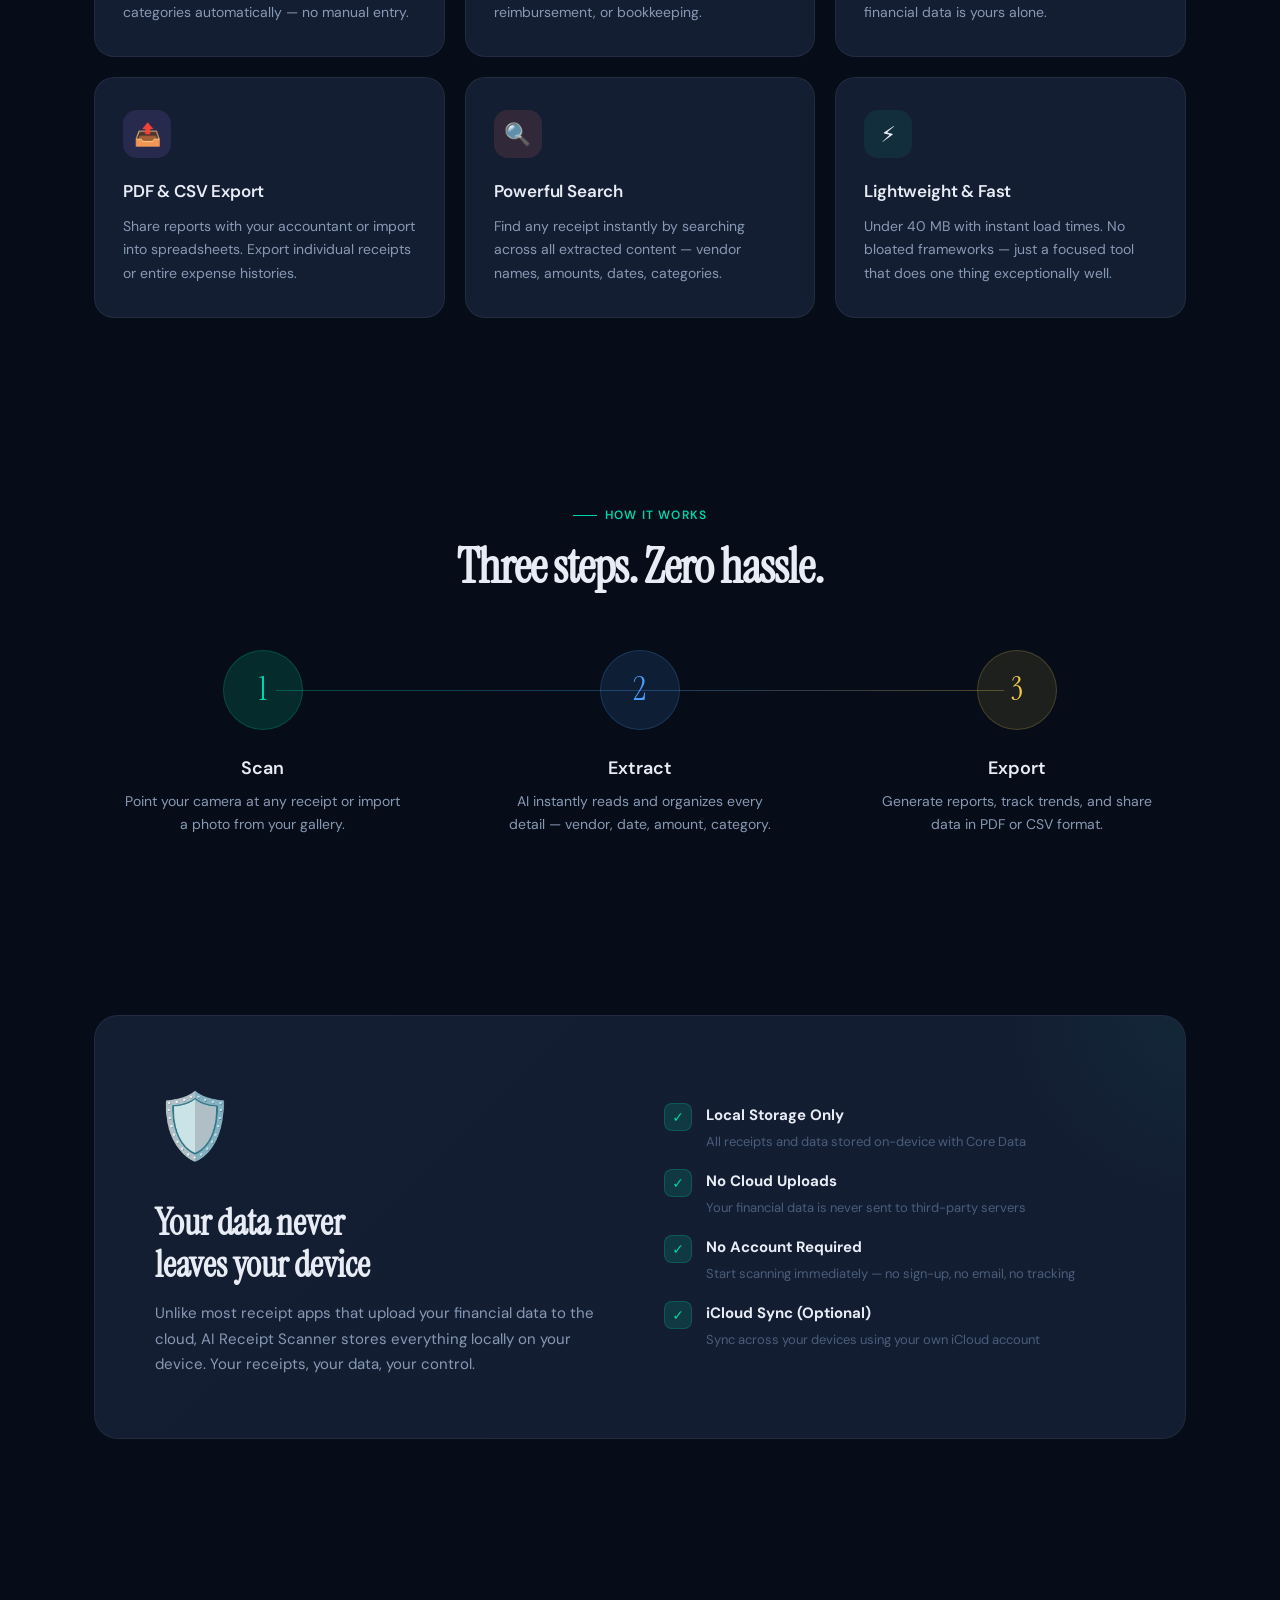
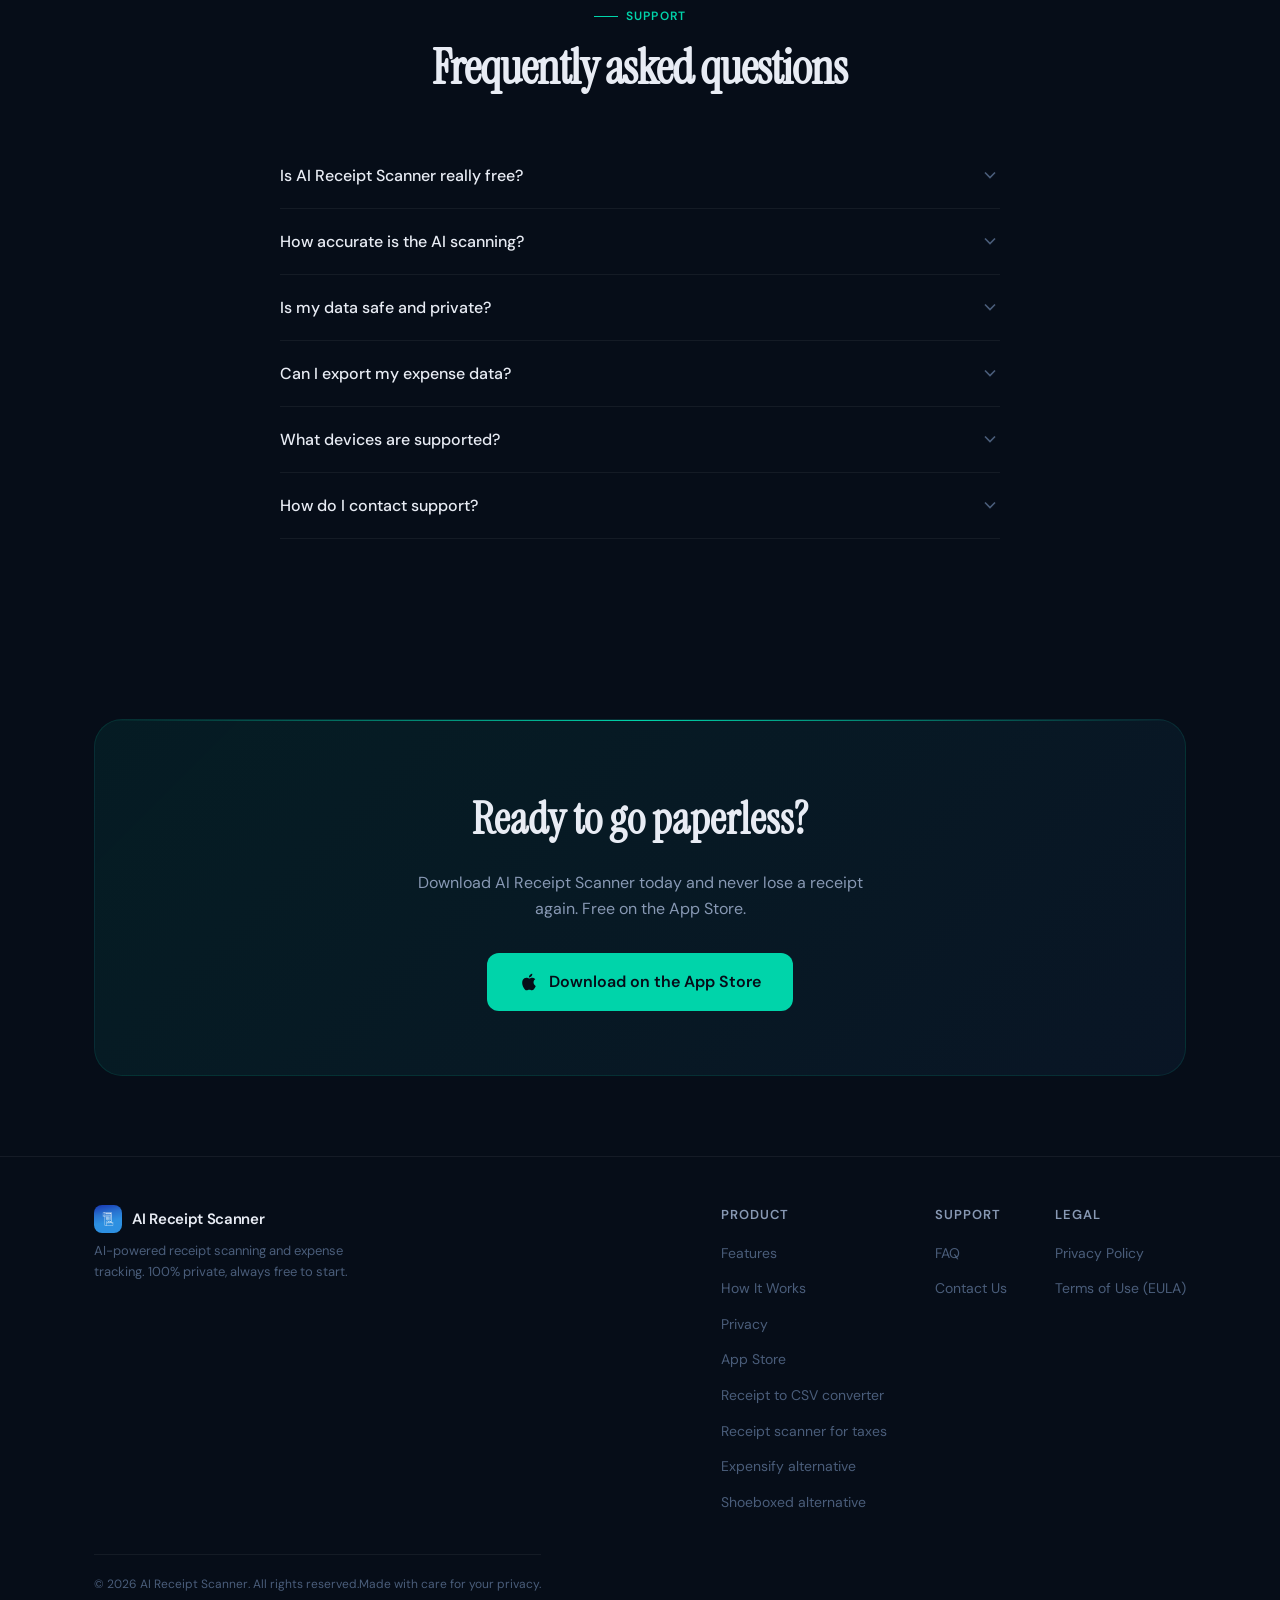
==== commit 1cbc9ef9: "Add free receipt-to-CSV converter, guide and comparison pages; fix brand name - receipt-to-csv.html:" ====
--- a/index.html
+++ b/index.html
@@ -1,1329 +1,1336 @@
-<!DOCTYPE html>
-<html lang="en">
-<head>
-    <meta charset="UTF-8">
-    <meta name="viewport" content="width=device-width, initial-scale=1.0">
-    <title>Receiptly - Receipt Scanner — Effortless Expense Tracking</title>
-    <meta name="description" content="Turn any receipt into organized expense data in seconds. AI-powered scanning, expense reports, and total privacy.">
-    <link rel="icon" type="image/png" href="icon.png">
-    <link rel="apple-touch-icon" href="icon.png">
-    <link rel="preconnect" href="https://fonts.googleapis.com">
-    <link rel="preconnect" href="https://fonts.gstatic.com" crossorigin>
-    <link href="https://fonts.googleapis.com/css2?family=DM+Sans:ital,opsz,wght@0,9..40,300;0,9..40,400;0,9..40,500;0,9..40,600;0,9..40,700;1,9..40,400&family=Instrument+Serif:ital@0;1&display=swap" rel="stylesheet">
-    <style>
-        *, *::before, *::after { margin: 0; padding: 0; box-sizing: border-box; }
-
-        :root {
-            --deep: #060d18;
-            --navy: #0a1628;
-            --slate: #131d32;
-            --card: #141e33;
-            --border: rgba(255,255,255,0.06);
-            --text: #e8ecf4;
-            --text-mid: #8899b4;
-            --text-dim: #4a5d7a;
-            --accent: #00d4aa;
-            --accent-glow: rgba(0,212,170,0.15);
-            --blue: #4a9eff;
-            --blue-glow: rgba(74,158,255,0.12);
-            --gold: #f0c850;
-            --serif: 'Instrument Serif', Georgia, serif;
-            --sans: 'DM Sans', system-ui, sans-serif;
-        }
-
-        html { scroll-behavior: smooth; }
-
-        body {
-            font-family: var(--sans);
-            background: var(--deep);
-            color: var(--text);
-            line-height: 1.6;
-            overflow-x: hidden;
-            -webkit-font-smoothing: antialiased;
-        }
-
-        /* ─── Noise overlay ─── */
-        body::before {
-            content: '';
-            position: fixed;
-            inset: 0;
-            z-index: 9999;
-            pointer-events: none;
-            opacity: 0.025;
-            background-image: url("data:image/svg+xml,%3Csvg viewBox='0 0 256 256' xmlns='http://www.w3.org/2000/svg'%3E%3Cfilter id='n'%3E%3CfeTurbulence type='fractalNoise' baseFrequency='0.9' numOctaves='4' stitchTiles='stitch'/%3E%3C/filter%3E%3Crect width='100%25' height='100%25' filter='url(%23n)'/%3E%3C/svg%3E");
-        }
-
-        /* ─── Ambient glow blobs ─── */
-        .glow-wrap {
-            position: fixed;
-            inset: 0;
-            z-index: 0;
-            pointer-events: none;
-            overflow: hidden;
-        }
-        .glow {
-            position: absolute;
-            border-radius: 50%;
-            filter: blur(120px);
-            opacity: 0.35;
-        }
-        .glow--teal {
-            width: 600px; height: 600px;
-            background: radial-gradient(circle, var(--accent) 0%, transparent 70%);
-            top: -200px; right: -100px;
-            animation: drift 18s ease-in-out infinite alternate;
-        }
-        .glow--blue {
-            width: 500px; height: 500px;
-            background: radial-gradient(circle, var(--blue) 0%, transparent 70%);
-            top: 40%; left: -150px;
-            animation: drift 22s ease-in-out infinite alternate-reverse;
-        }
-        .glow--gold {
-            width: 300px; height: 300px;
-            background: radial-gradient(circle, var(--gold) 0%, transparent 70%);
-            bottom: 10%; right: 10%;
-            opacity: 0.15;
-            animation: drift 15s ease-in-out infinite alternate;
-        }
-        @keyframes drift {
-            0% { transform: translate(0, 0) scale(1); }
-            100% { transform: translate(40px, 30px) scale(1.1); }
-        }
-
-        /* ─── Layout ─── */
-        .container {
-            max-width: 1140px;
-            margin: 0 auto;
-            padding: 0 24px;
-            position: relative;
-            z-index: 1;
-        }
-
-        /* ─── Navigation ─── */
-        nav {
-            position: fixed;
-            top: 0; left: 0; right: 0;
-            z-index: 100;
-            padding: 16px 0;
-            transition: background 0.4s, backdrop-filter 0.4s, box-shadow 0.4s;
-        }
-        nav.scrolled {
-            background: rgba(6,13,24,0.82);
-            backdrop-filter: blur(20px) saturate(1.4);
-            -webkit-backdrop-filter: blur(20px) saturate(1.4);
-            box-shadow: 0 1px 0 var(--border);
-        }
-        nav .container {
-            display: flex;
-            align-items: center;
-            justify-content: space-between;
-        }
-        .nav-logo {
-            display: flex;
-            align-items: center;
-            gap: 10px;
-            text-decoration: none;
-            color: var(--text);
-        }
-        .nav-logo-icon {
-            width: 36px; height: 36px;
-            border-radius: 10px;
-            overflow: hidden;
-            flex-shrink: 0;
-        }
-        .nav-logo-icon img {
-            width: 100%; height: 100%;
-            object-fit: cover;
-        }
-        .nav-logo span {
-            font-weight: 600;
-            font-size: 15px;
-            letter-spacing: -0.02em;
-        }
-        .nav-links {
-            display: flex;
-            align-items: center;
-            gap: 32px;
-            list-style: none;
-        }
-        .nav-links a {
-            text-decoration: none;
-            color: var(--text-mid);
-            font-size: 14px;
-            font-weight: 500;
-            transition: color 0.25s;
-        }
-        .nav-links a:hover { color: var(--text); }
-        .nav-cta {
-            background: var(--accent) !important;
-            color: var(--deep) !important;
-            padding: 8px 20px;
-            border-radius: 8px;
-            font-weight: 600 !important;
-            transition: transform 0.2s, box-shadow 0.2s !important;
-        }
-        .nav-cta:hover {
-            transform: translateY(-1px);
-            box-shadow: 0 4px 20px var(--accent-glow);
-        }
-
-        /* ─── Hero ─── */
-        .hero {
-            min-height: 100vh;
-            display: flex;
-            align-items: center;
-            padding: 120px 0 80px;
-            position: relative;
-        }
-        .hero .container {
-            display: grid;
-            grid-template-columns: 1fr 1fr;
-            gap: 60px;
-            align-items: center;
-        }
-        .hero-badge {
-            display: inline-flex;
-            align-items: center;
-            gap: 8px;
-            background: var(--accent-glow);
-            border: 1px solid rgba(0,212,170,0.2);
-            border-radius: 100px;
-            padding: 6px 16px 6px 8px;
-            font-size: 13px;
-            font-weight: 500;
-            color: var(--accent);
-            margin-bottom: 24px;
-            animation: fadeUp 0.8s ease both;
-        }
-        .hero-badge-dot {
-            width: 8px; height: 8px;
-            background: var(--accent);
-            border-radius: 50%;
-            animation: pulse-dot 2s ease-in-out infinite;
-        }
-        @keyframes pulse-dot {
-            0%, 100% { opacity: 1; transform: scale(1); }
-            50% { opacity: 0.5; transform: scale(0.8); }
-        }
-        .hero h1 {
-            font-family: var(--serif);
-            font-size: clamp(42px, 5.5vw, 68px);
-            line-height: 1.05;
-            font-weight: 400;
-            letter-spacing: -0.02em;
-            margin-bottom: 20px;
-            animation: fadeUp 0.8s 0.1s ease both;
-        }
-        .hero h1 em {
-            font-style: italic;
-            color: var(--accent);
-        }
-        .hero-sub {
-            font-size: 17px;
-            color: var(--text-mid);
-            max-width: 440px;
-            line-height: 1.7;
-            margin-bottom: 36px;
-            animation: fadeUp 0.8s 0.2s ease both;
-        }
-        .hero-actions {
-            display: flex;
-            align-items: center;
-            gap: 16px;
-            animation: fadeUp 0.8s 0.3s ease both;
-        }
-        .btn-primary {
-            display: inline-flex;
-            align-items: center;
-            gap: 10px;
-            background: var(--accent);
-            color: var(--deep);
-            padding: 14px 28px;
-            border-radius: 12px;
-            text-decoration: none;
-            font-weight: 600;
-            font-size: 15px;
-            transition: transform 0.2s, box-shadow 0.3s;
-        }
-        .btn-primary:hover {
-            transform: translateY(-2px);
-            box-shadow: 0 8px 30px var(--accent-glow);
-        }
-        .btn-primary svg { width: 20px; height: 20px; }
-        .btn-secondary {
-            display: inline-flex;
-            align-items: center;
-            gap: 8px;
-            color: var(--text-mid);
-            text-decoration: none;
-            font-size: 15px;
-            font-weight: 500;
-            transition: color 0.25s;
-        }
-        .btn-secondary:hover { color: var(--text); }
-
-        /* ─── Phone mockup ─── */
-        .hero-visual {
-            display: flex;
-            justify-content: center;
-            animation: fadeUp 1s 0.4s ease both;
-        }
-        .phone-frame {
-            width: 280px;
-            height: 570px;
-            background: var(--slate);
-            border-radius: 40px;
-            border: 2px solid rgba(255,255,255,0.08);
-            padding: 12px;
-            position: relative;
-            box-shadow:
-                0 0 0 1px rgba(0,0,0,0.3),
-                0 20px 60px rgba(0,0,0,0.5),
-                0 0 80px rgba(240,200,80,0.12);
-            animation: float 6s ease-in-out infinite;
-        }
-        @keyframes float {
-            0%, 100% { transform: translateY(0); }
-            50% { transform: translateY(-12px); }
-        }
-        .phone-screen {
-            width: 100%;
-            height: 100%;
-            background: linear-gradient(160deg, #0f1a2e, #0a1222);
-            border-radius: 30px;
-            overflow: hidden;
-            position: relative;
-        }
-        .phone-notch {
-            width: 120px;
-            height: 28px;
-            background: var(--slate);
-            border-radius: 0 0 16px 16px;
-            margin: 0 auto;
-            position: relative;
-            z-index: 2;
-        }
-        .phone-content {
-            padding: 0;
-            display: flex;
-            flex-direction: column;
-            height: calc(100% - 28px);
-        }
-        /* App nav bar */
-        .phone-navbar {
-            display: flex;
-            align-items: center;
-            justify-content: space-between;
-            padding: 10px 16px 8px;
-            border-bottom: 1px solid rgba(255,255,255,0.06);
-        }
-        .phone-navbar-title {
-            font-family: var(--serif);
-            font-size: 18px;
-            font-weight: 400;
-            color: var(--text);
-        }
-        .phone-navbar-icon {
-            width: 20px; height: 20px;
-            color: var(--gold);
-            opacity: 0.8;
-        }
-        /* Scrollable receipt list */
-        .phone-list {
-            flex: 1;
-            padding: 12px 14px 0;
-            overflow: hidden;
-        }
-        .phone-section-header {
-            font-size: 12px;
-            font-weight: 600;
-            color: var(--text-dim);
-            text-transform: uppercase;
-            letter-spacing: 0.05em;
-            margin-bottom: 8px;
-        }
-        .phone-section-header:not(:first-child) {
-            margin-top: 12px;
-        }
-        .receipt-card {
-            background: rgba(255,255,255,0.04);
-            border: 1px solid var(--border);
-            border-radius: 14px;
-            padding: 12px 14px;
-            margin-bottom: 8px;
-            animation: cardSlide 0.6s ease both;
-        }
-        .receipt-card:nth-child(2) { animation-delay: 0.1s; }
-        .receipt-card:nth-child(3) { animation-delay: 0.2s; }
-        .receipt-card:nth-child(5) { animation-delay: 0.3s; }
-        .receipt-card:nth-child(6) { animation-delay: 0.4s; }
-        @keyframes cardSlide {
-            from { opacity: 0; transform: translateX(20px); }
-            to { opacity: 1; transform: translateX(0); }
-        }
-        .rc-top {
-            display: flex;
-            justify-content: space-between;
-            align-items: center;
-            margin-bottom: 6px;
-        }
-        .rc-vendor {
-            font-weight: 600;
-            font-size: 13px;
-        }
-        .rc-amount {
-            font-family: 'JetBrains Mono', monospace;
-            font-weight: 700;
-            font-size: 13px;
-            color: var(--gold);
-        }
-        .rc-meta {
-            display: flex;
-            justify-content: space-between;
-            align-items: center;
-            font-size: 10px;
-            color: var(--text-dim);
-        }
-        .rc-tag {
-            padding: 2px 8px;
-            border-radius: 6px;
-            font-size: 9px;
-            font-weight: 600;
-        }
-        .rc-tag--food { background: rgba(76,175,80,0.15); color: #66bb6a; }
-        .rc-tag--transport { background: rgba(74,158,255,0.12); color: #4a9eff; }
-        .rc-tag--coffee { background: rgba(255,183,77,0.15); color: #ffb74d; }
-        .rc-tag--groceries { background: rgba(0,212,170,0.12); color: #00d4aa; }
-        .rc-tag--entertainment { background: rgba(168,130,255,0.12); color: #a882ff; }
-        /* FAB scan button */
-        .phone-fab {
-            position: absolute;
-            bottom: 56px;
-            left: 50%;
-            transform: translateX(-50%);
-            width: 48px; height: 48px;
-            border-radius: 16px;
-            background: linear-gradient(135deg, #d4a843, #f0c850);
-            display: flex;
-            align-items: center;
-            justify-content: center;
-            box-shadow: 0 4px 20px rgba(240,200,80,0.35);
-            z-index: 5;
-        }
-        .phone-fab svg { width: 22px; height: 22px; color: #1a1a2e; }
-        /* Tab bar */
-        .phone-tabbar {
-            display: flex;
-            align-items: center;
-            justify-content: space-around;
-            padding: 8px 0 12px;
-            border-top: 1px solid rgba(255,255,255,0.06);
-            background: rgba(10,22,40,0.95);
-            position: absolute;
-            bottom: 0; left: 0; right: 0;
-            border-radius: 0 0 30px 30px;
-        }
-        .phone-tab {
-            display: flex;
-            flex-direction: column;
-            align-items: center;
-            gap: 3px;
-            font-size: 9px;
-            font-weight: 500;
-            color: var(--text-dim);
-        }
-        .phone-tab--active { color: var(--gold); }
-        .phone-tab svg { width: 18px; height: 18px; }
-
-        /* ─── Stats bar ─── */
-        .stats {
-            padding: 40px 0;
-            border-top: 1px solid var(--border);
-            border-bottom: 1px solid var(--border);
-        }
-        .stats .container {
-            display: grid;
-            grid-template-columns: repeat(4, 1fr);
-            gap: 32px;
-            text-align: center;
-        }
-        .stat-num {
-            font-family: var(--serif);
-            font-size: 36px;
-            color: var(--accent);
-            line-height: 1;
-            margin-bottom: 6px;
-        }
-        .stat-label {
-            font-size: 13px;
-            color: var(--text-dim);
-            font-weight: 500;
-        }
-
-        /* ─── Features ─── */
-        .features {
-            padding: 100px 0;
-        }
-        .section-label {
-            display: inline-flex;
-            align-items: center;
-            gap: 8px;
-            font-size: 12px;
-            font-weight: 600;
-            text-transform: uppercase;
-            letter-spacing: 0.1em;
-            color: var(--accent);
-            margin-bottom: 16px;
-        }
-        .section-label::before {
-            content: '';
-            width: 24px; height: 1px;
-            background: var(--accent);
-        }
-        .section-title {
-            font-family: var(--serif);
-            font-size: clamp(32px, 4vw, 48px);
-            line-height: 1.1;
-            letter-spacing: -0.02em;
-            margin-bottom: 16px;
-        }
-        .section-desc {
-            font-size: 16px;
-            color: var(--text-mid);
-            max-width: 520px;
-            margin-bottom: 56px;
-        }
-        .features-grid {
-            display: grid;
-            grid-template-columns: repeat(3, 1fr);
-            gap: 20px;
-        }
-        .feature-card {
-            background: var(--card);
-            border: 1px solid var(--border);
-            border-radius: 20px;
-            padding: 32px 28px;
-            transition: transform 0.3s, border-color 0.3s, box-shadow 0.3s;
-            position: relative;
-            overflow: hidden;
-        }
-        .feature-card::before {
-            content: '';
-            position: absolute;
-            top: 0; left: 0; right: 0;
-            height: 1px;
-            background: linear-gradient(90deg, transparent, var(--accent), transparent);
-            opacity: 0;
-            transition: opacity 0.3s;
-        }
-        .feature-card:hover {
-            transform: translateY(-4px);
-            border-color: rgba(0,212,170,0.15);
-            box-shadow: 0 12px 40px rgba(0,0,0,0.3);
-        }
-        .feature-card:hover::before { opacity: 1; }
-        .feature-icon {
-            width: 48px; height: 48px;
-            border-radius: 14px;
-            display: flex;
-            align-items: center;
-            justify-content: center;
-            font-size: 22px;
-            margin-bottom: 20px;
-        }
-        .fi-scan { background: var(--accent-glow); }
-        .fi-report { background: var(--blue-glow); }
-        .fi-privacy { background: rgba(240,200,80,0.12); }
-        .fi-export { background: rgba(168,130,255,0.12); }
-        .fi-search { background: rgba(255,120,100,0.12); }
-        .fi-light { background: rgba(0,212,170,0.08); }
-        .feature-card h3 {
-            font-size: 17px;
-            font-weight: 600;
-            margin-bottom: 10px;
-            letter-spacing: -0.01em;
-        }
-        .feature-card p {
-            font-size: 14px;
-            color: var(--text-mid);
-            line-height: 1.65;
-        }
-
-        /* ─── How it works ─── */
-        .how {
-            padding: 80px 0 100px;
-        }
-        .how-steps {
-            display: grid;
-            grid-template-columns: repeat(3, 1fr);
-            gap: 40px;
-            margin-top: 56px;
-            position: relative;
-        }
-        .how-steps::before {
-            content: '';
-            position: absolute;
-            top: 40px;
-            left: 16.66%;
-            right: 16.66%;
-            height: 1px;
-            background: linear-gradient(90deg, var(--accent), var(--blue), var(--gold));
-            opacity: 0.3;
-        }
-        .step {
-            text-align: center;
-        }
-        .step-num {
-            width: 80px; height: 80px;
-            border-radius: 50%;
-            display: flex;
-            align-items: center;
-            justify-content: center;
-            margin: 0 auto 24px;
-            font-family: var(--serif);
-            font-size: 32px;
-            position: relative;
-            z-index: 1;
-        }
-        .step:nth-child(1) .step-num {
-            background: var(--accent-glow);
-            color: var(--accent);
-            border: 1px solid rgba(0,212,170,0.2);
-        }
-        .step:nth-child(2) .step-num {
-            background: var(--blue-glow);
-            color: var(--blue);
-            border: 1px solid rgba(74,158,255,0.2);
-        }
-        .step:nth-child(3) .step-num {
-            background: rgba(240,200,80,0.1);
-            color: var(--gold);
-            border: 1px solid rgba(240,200,80,0.2);
-        }
-        .step h3 {
-            font-size: 18px;
-            font-weight: 600;
-            margin-bottom: 8px;
-        }
-        .step p {
-            font-size: 14px;
-            color: var(--text-mid);
-            max-width: 280px;
-            margin: 0 auto;
-        }
-
-        /* ─── Privacy section ─── */
-        .privacy-section {
-            padding: 80px 0;
-        }
-        .privacy-card {
-            background: linear-gradient(135deg, var(--card), var(--slate));
-            border: 1px solid var(--border);
-            border-radius: 24px;
-            padding: 60px;
-            display: grid;
-            grid-template-columns: 1fr 1fr;
-            gap: 48px;
-            align-items: center;
-            position: relative;
-            overflow: hidden;
-        }
-        .privacy-card::after {
-            content: '';
-            position: absolute;
-            top: -50%; right: -20%;
-            width: 400px; height: 400px;
-            background: radial-gradient(circle, rgba(0,212,170,0.06), transparent 70%);
-            pointer-events: none;
-        }
-        .privacy-icon-big {
-            font-size: 64px;
-            margin-bottom: 24px;
-            display: block;
-        }
-        .privacy-card h2 {
-            font-family: var(--serif);
-            font-size: 36px;
-            line-height: 1.15;
-            margin-bottom: 16px;
-        }
-        .privacy-card > div:first-child p {
-            color: var(--text-mid);
-            font-size: 15px;
-            line-height: 1.7;
-        }
-        .privacy-points {
-            list-style: none;
-            display: flex;
-            flex-direction: column;
-            gap: 16px;
-        }
-        .privacy-points li {
-            display: flex;
-            align-items: flex-start;
-            gap: 14px;
-            font-size: 15px;
-        }
-        .pp-check {
-            width: 28px; height: 28px;
-            border-radius: 8px;
-            background: var(--accent-glow);
-            border: 1px solid rgba(0,212,170,0.2);
-            display: flex;
-            align-items: center;
-            justify-content: center;
-            flex-shrink: 0;
-            color: var(--accent);
-            font-size: 14px;
-        }
-        .pp-text strong {
-            display: block;
-            margin-bottom: 2px;
-        }
-        .pp-text span {
-            font-size: 13px;
-            color: var(--text-dim);
-        }
-
-        /* ─── FAQ ─── */
-        .faq {
-            padding: 80px 0 100px;
-        }
-        .faq-grid {
-            max-width: 720px;
-            margin: 48px auto 0;
-        }
-        .faq-item {
-            border-bottom: 1px solid var(--border);
-        }
-        .faq-q {
-            width: 100%;
-            display: flex;
-            align-items: center;
-            justify-content: space-between;
-            padding: 22px 0;
-            background: none;
-            border: none;
-            color: var(--text);
-            font-family: var(--sans);
-            font-size: 16px;
-            font-weight: 500;
-            text-align: left;
-            cursor: pointer;
-            transition: color 0.25s;
-        }
-        .faq-q:hover { color: var(--accent); }
-        .faq-chevron {
-            width: 20px; height: 20px;
-            transition: transform 0.3s;
-            color: var(--text-dim);
-            flex-shrink: 0;
-            margin-left: 16px;
-        }
-        .faq-item.open .faq-chevron { transform: rotate(180deg); }
-        .faq-a {
-            max-height: 0;
-            overflow: hidden;
-            transition: max-height 0.35s ease, padding 0.35s ease;
-        }
-        .faq-item.open .faq-a {
-            max-height: 300px;
-            padding-bottom: 22px;
-        }
-        .faq-a p {
-            font-size: 14px;
-            color: var(--text-mid);
-            line-height: 1.7;
-        }
-        .faq-a a {
-            color: var(--accent);
-            text-decoration: none;
-        }
-        .faq-a a:hover { text-decoration: underline; }
-
-        /* ─── CTA ─── */
-        .cta {
-            padding: 80px 0;
-            text-align: center;
-        }
-        .cta-box {
-            background: linear-gradient(135deg, rgba(0,212,170,0.08), rgba(74,158,255,0.06));
-            border: 1px solid rgba(0,212,170,0.12);
-            border-radius: 28px;
-            padding: 64px 40px;
-            position: relative;
-            overflow: hidden;
-        }
-        .cta-box::before {
-            content: '';
-            position: absolute;
-            top: 0; left: 0; right: 0;
-            height: 1px;
-            background: linear-gradient(90deg, transparent, var(--accent), transparent);
-        }
-        .cta-box h2 {
-            font-family: var(--serif);
-            font-size: clamp(30px, 4vw, 44px);
-            margin-bottom: 16px;
-        }
-        .cta-box p {
-            color: var(--text-mid);
-            font-size: 16px;
-            max-width: 480px;
-            margin: 0 auto 32px;
-        }
-        .cta-actions {
-            display: flex;
-            align-items: center;
-            justify-content: center;
-            gap: 16px;
-        }
-        .store-badge {
-            display: inline-block;
-            transition: transform 0.2s;
-        }
-        .store-badge:hover { transform: translateY(-2px); }
-        .store-badge img { height: 52px; display: block; }
-
-        /* ─── Footer ─── */
-        footer {
-            border-top: 1px solid var(--border);
-            padding: 48px 0 32px;
-        }
-        footer .container {
-            display: flex;
-            align-items: flex-start;
-            justify-content: space-between;
-            flex-wrap: wrap;
-            gap: 32px;
-        }
-        .footer-brand p {
-            font-size: 13px;
-            color: var(--text-dim);
-            margin-top: 8px;
-            max-width: 280px;
-        }
-        .footer-links {
-            display: flex;
-            gap: 48px;
-        }
-        .footer-col h4 {
-            font-size: 13px;
-            font-weight: 600;
-            text-transform: uppercase;
-            letter-spacing: 0.08em;
-            color: var(--text-mid);
-            margin-bottom: 14px;
-        }
-        .footer-col ul {
-            list-style: none;
-            display: flex;
-            flex-direction: column;
-            gap: 10px;
-        }
-        .footer-col a {
-            font-size: 14px;
-            color: var(--text-dim);
-            text-decoration: none;
-            transition: color 0.25s;
-        }
-        .footer-col a:hover { color: var(--accent); }
-        .footer-bottom {
-            margin-top: 40px;
-            padding-top: 20px;
-            border-top: 1px solid var(--border);
-            display: flex;
-            justify-content: space-between;
-            align-items: center;
-            font-size: 12px;
-            color: var(--text-dim);
-        }
-
-        /* ─── Scroll reveal ─── */
-        .reveal {
-            opacity: 0;
-            transform: translateY(30px);
-            transition: opacity 0.7s ease, transform 0.7s ease;
-        }
-        .reveal.visible {
-            opacity: 1;
-            transform: translateY(0);
-        }
-        .reveal-delay-1 { transition-delay: 0.1s; }
-        .reveal-delay-2 { transition-delay: 0.2s; }
-        .reveal-delay-3 { transition-delay: 0.3s; }
-        .reveal-delay-4 { transition-delay: 0.4s; }
-        .reveal-delay-5 { transition-delay: 0.5s; }
-
-        @keyframes fadeUp {
-            from { opacity: 0; transform: translateY(24px); }
-            to { opacity: 1; transform: translateY(0); }
-        }
-
-        /* ─── Mobile hamburger ─── */
-        .mobile-toggle {
-            display: none;
-            background: none;
-            border: none;
-            color: var(--text);
-            cursor: pointer;
-            padding: 4px;
-        }
-        .mobile-toggle svg { width: 24px; height: 24px; }
-
-        /* ─── Responsive ─── */
-        @media (max-width: 900px) {
-            .hero .container {
-                grid-template-columns: 1fr;
-                text-align: center;
-            }
-            .hero-sub { margin: 0 auto 36px; }
-            .hero-actions { justify-content: center; }
-            .hero-visual { order: -1; }
-            .phone-frame { width: 240px; height: 490px; }
-            .features-grid { grid-template-columns: 1fr 1fr; }
-            .how-steps { grid-template-columns: 1fr; gap: 48px; }
-            .how-steps::before { display: none; }
-            .privacy-card {
-                grid-template-columns: 1fr;
-                padding: 40px 28px;
-            }
-            .stats .container { grid-template-columns: repeat(2, 1fr); }
-            .footer-links { gap: 32px; }
-        }
-        @media (max-width: 640px) {
-            .features-grid { grid-template-columns: 1fr; }
-            .nav-links { display: none; }
-            .nav-links.open {
-                display: flex;
-                flex-direction: column;
-                position: absolute;
-                top: 100%;
-                left: 0; right: 0;
-                background: rgba(6,13,24,0.96);
-                backdrop-filter: blur(20px);
-                padding: 20px 24px;
-                gap: 16px;
-                border-bottom: 1px solid var(--border);
-            }
-            .mobile-toggle { display: block; }
-            .cta-actions { flex-direction: column; }
-            .footer-bottom { flex-direction: column; gap: 8px; text-align: center; }
-        }
-    </style>
-</head>
-<body>
-
-    <!-- Ambient glows -->
-    <div class="glow-wrap">
-        <div class="glow glow--teal"></div>
-        <div class="glow glow--blue"></div>
-        <div class="glow glow--gold"></div>
-    </div>
-
-    <!-- Navigation -->
-    <nav id="nav">
-        <div class="container">
-            <a href="#" class="nav-logo">
-                <div class="nav-logo-icon"><img src="icon.png" alt="Receiptly"></div>
-                <span>Receiptly</span>
-            </a>
-            <button class="mobile-toggle" onclick="document.querySelector('.nav-links').classList.toggle('open')" aria-label="Menu">
-                <svg viewBox="0 0 24 24" fill="none" stroke="currentColor" stroke-width="2"><path d="M3 12h18M3 6h18M3 18h18"/></svg>
-            </button>
-            <ul class="nav-links">
-                <li><a href="#features">Features</a></li>
-                <li><a href="#how">How It Works</a></li>
-                <li><a href="#privacy">Privacy</a></li>
-                <li><a href="#faq">Support</a></li>
-                <li><a href="https://apps.apple.com/app/id1600939272" class="nav-cta">Download</a></li>
-            </ul>
-        </div>
-    </nav>
-
-    <!-- Hero -->
-    <section class="hero">
-        <div class="container">
-            <div>
-                <div class="hero-badge">
-                    <div class="hero-badge-dot"></div>
-                    AI-Powered Scanning
-                </div>
-                <h1>Receipts to <em>data</em> in&nbsp;seconds</h1>
-                <p class="hero-sub">Snap a photo of any receipt and let AI extract every detail instantly. Track expenses, generate reports, and stay organized — all on your device.</p>
-                <div class="hero-actions">
-                    <a href="https://apps.apple.com/app/id1600939272" class="btn-primary">
-                        <svg viewBox="0 0 24 24" fill="currentColor"><path d="M18.71 19.5c-.83 1.24-1.71 2.45-3.05 2.47-1.34.03-1.77-.79-3.29-.79-1.53 0-2 .77-3.27.82-1.31.05-2.3-1.32-3.14-2.53C4.25 17 2.94 12.45 4.7 9.39c.87-1.52 2.43-2.48 4.12-2.51 1.28-.02 2.5.87 3.29.87.78 0 2.26-1.07 3.8-.91.65.03 2.47.26 3.64 1.98-.09.06-2.17 1.28-2.15 3.81.03 3.02 2.65 4.03 2.68 4.04-.03.07-.42 1.44-1.38 2.83M13 3.5c.73-.83 1.94-1.46 2.94-1.5.13 1.17-.34 2.35-1.04 3.19-.69.85-1.83 1.51-2.95 1.42-.15-1.15.41-2.35 1.05-3.11z"/></svg>
-                        Download Free
-                    </a>
-                    <a href="#features" class="btn-secondary">
-                        Learn more &darr;
-                    </a>
-                </div>
-            </div>
-            <div class="hero-visual">
-                <div class="phone-frame">
-                    <div class="phone-screen">
-                        <div class="phone-notch"></div>
-                        <div class="phone-content">
-                            <!-- Nav bar -->
-                            <div class="phone-navbar">
-                                <span class="phone-navbar-title">Receiptly</span>
-                                <svg class="phone-navbar-icon" viewBox="0 0 24 24" fill="none" stroke="currentColor" stroke-width="1.8" stroke-linecap="round" stroke-linejoin="round"><circle cx="12" cy="12" r="3"/><path d="M19.4 15a1.65 1.65 0 00.33 1.82l.06.06a2 2 0 010 2.83 2 2 0 01-2.83 0l-.06-.06a1.65 1.65 0 00-1.82-.33 1.65 1.65 0 00-1 1.51V21a2 2 0 01-4 0v-.09A1.65 1.65 0 009 19.4a1.65 1.65 0 00-1.82.33l-.06.06a2 2 0 01-2.83-2.83l.06-.06A1.65 1.65 0 004.68 15a1.65 1.65 0 00-1.51-1H3a2 2 0 010-4h.09A1.65 1.65 0 004.6 9a1.65 1.65 0 00-.33-1.82l-.06-.06a2 2 0 012.83-2.83l.06.06A1.65 1.65 0 009 4.68a1.65 1.65 0 001-1.51V3a2 2 0 014 0v.09a1.65 1.65 0 001 1.51 1.65 1.65 0 001.82-.33l.06-.06a2 2 0 012.83 2.83l-.06.06A1.65 1.65 0 0019.4 9a1.65 1.65 0 001.51 1H21a2 2 0 010 4h-.09a1.65 1.65 0 00-1.51 1z"/></svg>
-                            </div>
-                            <!-- Receipt list -->
-                            <div class="phone-list">
-                                <div class="phone-section-header">Today</div>
-                                <div class="receipt-card">
-                                    <div class="rc-top">
-                                        <span class="rc-vendor">Whole Foods</span>
-                                        <span class="rc-amount">$87.42</span>
-                                    </div>
-                                    <div class="rc-meta">
-                                        <span>2:30 PM</span>
-                                        <span class="rc-tag rc-tag--groceries">Groceries</span>
-                                    </div>
-                                </div>
-                                <div class="receipt-card">
-                                    <div class="rc-top">
-                                        <span class="rc-vendor">Starbucks</span>
-                                        <span class="rc-amount">$6.80</span>
-                                    </div>
-                                    <div class="rc-meta">
-                                        <span>9:15 AM</span>
-                                        <span class="rc-tag rc-tag--coffee">Coffee</span>
-                                    </div>
-                                </div>
-                                <div class="phone-section-header">Yesterday</div>
-                                <div class="receipt-card">
-                                    <div class="rc-top">
-                                        <span class="rc-vendor">Uber</span>
-                                        <span class="rc-amount">$24.50</span>
-                                    </div>
-                                    <div class="rc-meta">
-                                        <span>6:45 PM</span>
-                                        <span class="rc-tag rc-tag--transport">Transport</span>
-                                    </div>
-                                </div>
-                                <div class="receipt-card">
-                                    <div class="rc-top">
-                                        <span class="rc-vendor">Netflix</span>
-                                        <span class="rc-amount">$15.99</span>
-                                    </div>
-                                    <div class="rc-meta">
-                                        <span>12:00 AM</span>
-                                        <span class="rc-tag rc-tag--entertainment">Entertainment</span>
-                                    </div>
-                                </div>
-                            </div>
-                            <!-- FAB -->
-                            <div class="phone-fab">
-                                <svg viewBox="0 0 24 24" fill="none" stroke="currentColor" stroke-width="2.5" stroke-linecap="round"><path d="M23 19a2 2 0 01-2 2H3a2 2 0 01-2-2V8a2 2 0 012-2h4l2-3h6l2 3h4a2 2 0 012 2z"/><circle cx="12" cy="13" r="4"/></svg>
-                            </div>
-                            <!-- Tab bar -->
-                            <div class="phone-tabbar">
-                                <div class="phone-tab phone-tab--active">
-                                    <svg viewBox="0 0 24 24" fill="none" stroke="currentColor" stroke-width="1.8"><path d="M14 2H6a2 2 0 00-2 2v16a2 2 0 002 2h12a2 2 0 002-2V8z"/><polyline points="14 2 14 8 20 8"/><line x1="16" y1="13" x2="8" y2="13"/><line x1="16" y1="17" x2="8" y2="17"/></svg>
-                                    <span>Receipts</span>
-                                </div>
-                                <div class="phone-tab">
-                                    <svg viewBox="0 0 24 24" fill="none" stroke="currentColor" stroke-width="1.8"><line x1="18" y1="20" x2="18" y2="10"/><line x1="12" y1="20" x2="12" y2="4"/><line x1="6" y1="20" x2="6" y2="14"/></svg>
-                                    <span>Analytics</span>
-                                </div>
-                                <div class="phone-tab">
-                                    <svg viewBox="0 0 24 24" fill="none" stroke="currentColor" stroke-width="1.8"><path d="M13 2H6a2 2 0 00-2 2v16a2 2 0 002 2h12a2 2 0 002-2V9z"/><polyline points="13 2 13 9 20 9"/></svg>
-                                    <span>Reports</span>
-                                </div>
-                            </div>
-                        </div>
-                    </div>
-                </div>
-            </div>
-        </div>
-    </section>
-
-    <!-- Stats -->
-    <section class="stats reveal">
-        <div class="container">
-            <div>
-                <div class="stat-num">4.3&#9733;</div>
-                <div class="stat-label">App Store Rating</div>
-            </div>
-            <div>
-                <div class="stat-num">&lt;40MB</div>
-                <div class="stat-label">Lightweight App</div>
-            </div>
-            <div>
-                <div class="stat-num">100%</div>
-                <div class="stat-label">Private &amp; Local</div>
-            </div>
-            <div>
-                <div class="stat-num">&lt;3s</div>
-                <div class="stat-label">Scan Speed</div>
-            </div>
-        </div>
-    </section>
-
-    <!-- Features -->
-    <section class="features" id="features">
-        <div class="container">
-            <div class="section-label reveal">Features</div>
-            <h2 class="section-title reveal">Everything you need to<br>go paperless</h2>
-            <p class="section-desc reveal">Powered by advanced AI and OCR, designed for freelancers, small business owners, and anyone who hates paper clutter.</p>
-            <div class="features-grid">
-                <div class="feature-card reveal reveal-delay-1">
-                    <div class="feature-icon fi-scan">&#x1F4F7;</div>
-                    <h3>Instant AI Scanning</h3>
-                    <p>Point your camera at any receipt. Our AI extracts dates, amounts, vendors, and categories automatically — no manual entry.</p>
-                </div>
-                <div class="feature-card reveal reveal-delay-2">
-                    <div class="feature-icon fi-report">&#x1F4CA;</div>
-                    <h3>Expense Reports</h3>
-                    <p>Generate professional PDF and CSV reports in one tap. Perfect for tax season, reimbursement, or bookkeeping.</p>
-                </div>
-                <div class="feature-card reveal reveal-delay-3">
-                    <div class="feature-icon fi-privacy">&#x1F512;</div>
-                    <h3>Privacy First</h3>
-                    <p>All data stays on your device. No cloud uploads, no third-party access. Your financial data is yours alone.</p>
-                </div>
-                <div class="feature-card reveal reveal-delay-1">
-                    <div class="feature-icon fi-export">&#x1F4E4;</div>
-                    <h3>PDF &amp; CSV Export</h3>
-                    <p>Share reports with your accountant or import into spreadsheets. Export individual receipts or entire expense histories.</p>
-                </div>
-                <div class="feature-card reveal reveal-delay-2">
-                    <div class="feature-icon fi-search">&#x1F50D;</div>
-                    <h3>Powerful Search</h3>
-                    <p>Find any receipt instantly by searching across all extracted content — vendor names, amounts, dates, categories.</p>
-                </div>
-                <div class="feature-card reveal reveal-delay-3">
-                    <div class="feature-icon fi-light">&#x26A1;</div>
-                    <h3>Lightweight &amp; Fast</h3>
-                    <p>Under 40 MB with instant load times. No bloated frameworks — just a focused tool that does one thing exceptionally well.</p>
-                </div>
-            </div>
-        </div>
-    </section>
-
-    <!-- How it works -->
-    <section class="how" id="how">
-        <div class="container">
-            <div style="text-align:center">
-                <div class="section-label reveal" style="justify-content:center">How It Works</div>
-                <h2 class="section-title reveal">Three steps. Zero hassle.</h2>
-            </div>
-            <div class="how-steps">
-                <div class="step reveal">
-                    <div class="step-num">1</div>
-                    <h3>Scan</h3>
-                    <p>Point your camera at any receipt or import a photo from your gallery.</p>
-                </div>
-                <div class="step reveal reveal-delay-2">
-                    <div class="step-num">2</div>
-                    <h3>Extract</h3>
-                    <p>AI instantly reads and organizes every detail — vendor, date, amount, category.</p>
-                </div>
-                <div class="step reveal reveal-delay-4">
-                    <div class="step-num">3</div>
-                    <h3>Export</h3>
-                    <p>Generate reports, track trends, and share data in PDF or CSV format.</p>
-                </div>
-            </div>
-        </div>
-    </section>
-
-    <!-- Privacy -->
-    <section class="privacy-section" id="privacy">
-        <div class="container">
-            <div class="privacy-card reveal">
-                <div>
-                    <span class="privacy-icon-big">&#x1F6E1;&#xFE0F;</span>
-                    <h2>Your data never<br>leaves your device</h2>
-                    <p>Unlike most receipt apps that upload your financial data to the cloud, Receiptly stores everything locally on your device. Your receipts, your data, your control.</p>
-                </div>
-                <ul class="privacy-points">
-                    <li>
-                        <div class="pp-check">&#x2713;</div>
-                        <div class="pp-text">
-                            <strong>Local Storage Only</strong>
-                            <span>All receipts and data stored on-device with Core Data</span>
-                        </div>
-                    </li>
-                    <li>
-                        <div class="pp-check">&#x2713;</div>
-                        <div class="pp-text">
-                            <strong>No Cloud Uploads</strong>
-                            <span>Your financial data is never sent to third-party servers</span>
-                        </div>
-                    </li>
-                    <li>
-                        <div class="pp-check">&#x2713;</div>
-                        <div class="pp-text">
-                            <strong>No Account Required</strong>
-                            <span>Start scanning immediately — no sign-up, no email, no tracking</span>
-                        </div>
-                    </li>
-                    <li>
-                        <div class="pp-check">&#x2713;</div>
-                        <div class="pp-text">
-                            <strong>iCloud Sync (Optional)</strong>
-                            <span>Sync across your devices using your own iCloud account</span>
-                        </div>
-                    </li>
-                </ul>
-            </div>
-        </div>
-    </section>
-
-    <!-- FAQ / Support -->
-    <section class="faq" id="faq">
-        <div class="container" style="text-align:center">
-            <div class="section-label reveal" style="justify-content:center">Support</div>
-            <h2 class="section-title reveal">Frequently asked questions</h2>
-        </div>
-        <div class="faq-grid">
-            <div class="faq-item reveal">
-                <button class="faq-q" onclick="this.parentElement.classList.toggle('open')">
-                    Is Receiptly really free?
-                    <svg class="faq-chevron" viewBox="0 0 24 24" fill="none" stroke="currentColor" stroke-width="2"><path d="M6 9l6 6 6-6"/></svg>
-                </button>
-                <div class="faq-a">
-                    <p>Yes! The core scanning and expense tracking features are completely free. We offer an optional Pro upgrade for advanced features like unlimited exports, analytics dashboards, and budget tracking.</p>
-                </div>
-            </div>
-            <div class="faq-item reveal reveal-delay-1">
-                <button class="faq-q" onclick="this.parentElement.classList.toggle('open')">
-                    How accurate is the AI scanning?
-                    <svg class="faq-chevron" viewBox="0 0 24 24" fill="none" stroke="currentColor" stroke-width="2"><path d="M6 9l6 6 6-6"/></svg>
-                </button>
-                <div class="faq-a">
-                    <p>Our AI uses advanced OCR combined with GPT-powered field detection to accurately extract vendor names, dates, amounts, and categories from virtually any receipt format. The AI also learns and adapts to new receipt types over time.</p>
-                </div>
-            </div>
-            <div class="faq-item reveal reveal-delay-2">
-                <button class="faq-q" onclick="this.parentElement.classList.toggle('open')">
-                    Is my data safe and private?
-                    <svg class="faq-chevron" viewBox="0 0 24 24" fill="none" stroke="currentColor" stroke-width="2"><path d="M6 9l6 6 6-6"/></svg>
-                </button>
-                <div class="faq-a">
-                    <p>Absolutely. All receipt data is stored locally on your device using Core Data. We don't have access to your receipts or financial information. Optional iCloud sync uses your own Apple account. Read our <a href="privacy.html">Privacy Policy</a> for full details.</p>
-                </div>
-            </div>
-            <div class="faq-item reveal reveal-delay-3">
-                <button class="faq-q" onclick="this.parentElement.classList.toggle('open')">
-                    Can I export my expense data?
-                    <svg class="faq-chevron" viewBox="0 0 24 24" fill="none" stroke="currentColor" stroke-width="2"><path d="M6 9l6 6 6-6"/></svg>
-                </button>
-                <div class="faq-a">
-                    <p>Yes! Export your receipts and expense reports as PDF or CSV files. You can share them directly with your accountant, import into spreadsheets, or save to your Files app.</p>
-                </div>
-            </div>
-            <div class="faq-item reveal reveal-delay-4">
-                <button class="faq-q" onclick="this.parentElement.classList.toggle('open')">
-                    What devices are supported?
-                    <svg class="faq-chevron" viewBox="0 0 24 24" fill="none" stroke="currentColor" stroke-width="2"><path d="M6 9l6 6 6-6"/></svg>
-                </button>
-                <div class="faq-a">
-                    <p>Receiptly works on iPhone (iOS 16+), iPad, Mac (Apple Silicon), and Apple Vision Pro. Your data syncs across all your devices via iCloud.</p>
-                </div>
-            </div>
-            <div class="faq-item reveal reveal-delay-5">
-                <button class="faq-q" onclick="this.parentElement.classList.toggle('open')">
-                    How do I contact support?
-                    <svg class="faq-chevron" viewBox="0 0 24 24" fill="none" stroke="currentColor" stroke-width="2"><path d="M6 9l6 6 6-6"/></svg>
-                </button>
-                <div class="faq-a">
-                    <p>We'd love to hear from you! Email us at <a href="mailto:receiptly@proton.me">receiptly@proton.me</a> for any questions, feedback, or feature requests. We typically respond within 24 hours.</p>
-                </div>
-            </div>
-        </div>
-    </section>
-
-    <!-- CTA -->
-    <section class="cta">
-        <div class="container">
-            <div class="cta-box reveal">
-                <h2>Ready to go paperless?</h2>
-                <p>Download Receiptly today and never lose a receipt again. Free on the App Store.</p>
-                <div class="cta-actions">
-                    <a href="https://apps.apple.com/app/id1600939272" class="btn-primary" style="font-size:16px; padding:16px 32px;">
-                        <svg viewBox="0 0 24 24" fill="currentColor" width="22" height="22"><path d="M18.71 19.5c-.83 1.24-1.71 2.45-3.05 2.47-1.34.03-1.77-.79-3.29-.79-1.53 0-2 .77-3.27.82-1.31.05-2.3-1.32-3.14-2.53C4.25 17 2.94 12.45 4.7 9.39c.87-1.52 2.43-2.48 4.12-2.51 1.28-.02 2.5.87 3.29.87.78 0 2.26-1.07 3.8-.91.65.03 2.47.26 3.64 1.98-.09.06-2.17 1.28-2.15 3.81.03 3.02 2.65 4.03 2.68 4.04-.03.07-.42 1.44-1.38 2.83M13 3.5c.73-.83 1.94-1.46 2.94-1.5.13 1.17-.34 2.35-1.04 3.19-.69.85-1.83 1.51-2.95 1.42-.15-1.15.41-2.35 1.05-3.11z"/></svg>
-                        Download on the App Store
-                    </a>
-                </div>
-            </div>
-        </div>
-    </section>
-
-    <!-- Footer -->
-    <footer>
-        <div class="container">
-            <div class="footer-brand">
-                <a href="#" class="nav-logo" style="margin-bottom:4px">
-                    <div class="nav-logo-icon" style="width:28px;height:28px;border-radius:8px"><img src="icon.png" alt="Receiptly"></div>
-                    <span>Receiptly</span>
-                </a>
-                <p>AI-powered receipt scanning and expense tracking. 100% private, always free to start.</p>
-            </div>
-            <div class="footer-links">
-                <div class="footer-col">
-                    <h4>Product</h4>
-                    <ul>
-                        <li><a href="#features">Features</a></li>
-                        <li><a href="#how">How It Works</a></li>
-                        <li><a href="#privacy">Privacy</a></li>
-                        <li><a href="https://apps.apple.com/app/id1600939272">App Store</a></li>
-                    </ul>
-                </div>
-                <div class="footer-col">
-                    <h4>Support</h4>
-                    <ul>
-                        <li><a href="#faq">FAQ</a></li>
-                        <li><a href="mailto:receiptly@proton.me">Contact Us</a></li>
-                    </ul>
-                </div>
-                <div class="footer-col">
-                    <h4>Legal</h4>
-                    <ul>
-                        <li><a href="privacy.html">Privacy Policy</a></li>
-                        <li><a href="terms.html">Terms of Use (EULA)</a></li>
-                    </ul>
-                </div>
-            </div>
-        </div>
-        <div class="container">
-            <div class="footer-bottom">
-                <span>&copy; 2026 Receiptly. All rights reserved.</span>
-                <span>Made with care for your privacy.</span>
-            </div>
-        </div>
-    </footer>
-
-    <script>
-        // Nav scroll effect
-        const nav = document.getElementById('nav');
-        window.addEventListener('scroll', () => {
-            nav.classList.toggle('scrolled', window.scrollY > 40);
-        });
-
-        // Scroll reveal
-        const observer = new IntersectionObserver((entries) => {
-            entries.forEach(entry => {
-                if (entry.isIntersecting) {
-                    entry.target.classList.add('visible');
-                }
-            });
-        }, { threshold: 0.1, rootMargin: '0px 0px -40px 0px' });
-
-        document.querySelectorAll('.reveal').forEach(el => observer.observe(el));
-
-        // Close mobile nav on link click
-        document.querySelectorAll('.nav-links a').forEach(a => {
-            a.addEventListener('click', () => {
-                document.querySelector('.nav-links').classList.remove('open');
-            });
-        });
-    </script>
-</body>
-</html>
+<!DOCTYPE html>
+<html lang="en">
+<head>
+    <meta charset="UTF-8">
+    <meta name="viewport" content="width=device-width, initial-scale=1.0">
+    <title>AI Receipt Scanner — Effortless Expense Tracking</title>
+    <link rel="canonical" href="https://ai-receipt-scanner.github.io/">
+    <meta name="apple-itunes-app" content="app-id=1600939272">
+    <meta name="description" content="Turn any receipt into organized expense data in seconds. AI-powered scanning, expense reports, and total privacy.">
+    <link rel="icon" type="image/png" href="icon.png">
+    <link rel="apple-touch-icon" href="icon.png">
+    <link rel="preconnect" href="https://fonts.googleapis.com">
+    <link rel="preconnect" href="https://fonts.gstatic.com" crossorigin>
+    <link href="https://fonts.googleapis.com/css2?family=DM+Sans:ital,opsz,wght@0,9..40,300;0,9..40,400;0,9..40,500;0,9..40,600;0,9..40,700;1,9..40,400&family=Instrument+Serif:ital@0;1&display=swap" rel="stylesheet">
+    <style>
+        *, *::before, *::after { margin: 0; padding: 0; box-sizing: border-box; }
+
+        :root {
+            --deep: #060d18;
+            --navy: #0a1628;
+            --slate: #131d32;
+            --card: #141e33;
+            --border: rgba(255,255,255,0.06);
+            --text: #e8ecf4;
+            --text-mid: #8899b4;
+            --text-dim: #4a5d7a;
+            --accent: #00d4aa;
+            --accent-glow: rgba(0,212,170,0.15);
+            --blue: #4a9eff;
+            --blue-glow: rgba(74,158,255,0.12);
+            --gold: #f0c850;
+            --serif: 'Instrument Serif', Georgia, serif;
+            --sans: 'DM Sans', system-ui, sans-serif;
+        }
+
+        html { scroll-behavior: smooth; }
+
+        body {
+            font-family: var(--sans);
+            background: var(--deep);
+            color: var(--text);
+            line-height: 1.6;
+            overflow-x: hidden;
+            -webkit-font-smoothing: antialiased;
+        }
+
+        /* ─── Noise overlay ─── */
+        body::before {
+            content: '';
+            position: fixed;
+            inset: 0;
+            z-index: 9999;
+            pointer-events: none;
+            opacity: 0.025;
+            background-image: url("data:image/svg+xml,%3Csvg viewBox='0 0 256 256' xmlns='http://www.w3.org/2000/svg'%3E%3Cfilter id='n'%3E%3CfeTurbulence type='fractalNoise' baseFrequency='0.9' numOctaves='4' stitchTiles='stitch'/%3E%3C/filter%3E%3Crect width='100%25' height='100%25' filter='url(%23n)'/%3E%3C/svg%3E");
+        }
+
+        /* ─── Ambient glow blobs ─── */
+        .glow-wrap {
+            position: fixed;
+            inset: 0;
+            z-index: 0;
+            pointer-events: none;
+            overflow: hidden;
+        }
+        .glow {
+            position: absolute;
+            border-radius: 50%;
+            filter: blur(120px);
+            opacity: 0.35;
+        }
+        .glow--teal {
+            width: 600px; height: 600px;
+            background: radial-gradient(circle, var(--accent) 0%, transparent 70%);
+            top: -200px; right: -100px;
+            animation: drift 18s ease-in-out infinite alternate;
+        }
+        .glow--blue {
+            width: 500px; height: 500px;
+            background: radial-gradient(circle, var(--blue) 0%, transparent 70%);
+            top: 40%; left: -150px;
+            animation: drift 22s ease-in-out infinite alternate-reverse;
+        }
+        .glow--gold {
+            width: 300px; height: 300px;
+            background: radial-gradient(circle, var(--gold) 0%, transparent 70%);
+            bottom: 10%; right: 10%;
+            opacity: 0.15;
+            animation: drift 15s ease-in-out infinite alternate;
+        }
+        @keyframes drift {
+            0% { transform: translate(0, 0) scale(1); }
+            100% { transform: translate(40px, 30px) scale(1.1); }
+        }
+
+        /* ─── Layout ─── */
+        .container {
+            max-width: 1140px;
+            margin: 0 auto;
+            padding: 0 24px;
+            position: relative;
+            z-index: 1;
+        }
+
+        /* ─── Navigation ─── */
+        nav {
+            position: fixed;
+            top: 0; left: 0; right: 0;
+            z-index: 100;
+            padding: 16px 0;
+            transition: background 0.4s, backdrop-filter 0.4s, box-shadow 0.4s;
+        }
+        nav.scrolled {
+            background: rgba(6,13,24,0.82);
+            backdrop-filter: blur(20px) saturate(1.4);
+            -webkit-backdrop-filter: blur(20px) saturate(1.4);
+            box-shadow: 0 1px 0 var(--border);
+        }
+        nav .container {
+            display: flex;
+            align-items: center;
+            justify-content: space-between;
+        }
+        .nav-logo {
+            display: flex;
+            align-items: center;
+            gap: 10px;
+            text-decoration: none;
+            color: var(--text);
+        }
+        .nav-logo-icon {
+            width: 36px; height: 36px;
+            border-radius: 10px;
+            overflow: hidden;
+            flex-shrink: 0;
+        }
+        .nav-logo-icon img {
+            width: 100%; height: 100%;
+            object-fit: cover;
+        }
+        .nav-logo span {
+            font-weight: 600;
+            font-size: 15px;
+            letter-spacing: -0.02em;
+        }
+        .nav-links {
+            display: flex;
+            align-items: center;
+            gap: 32px;
+            list-style: none;
+        }
+        .nav-links a {
+            text-decoration: none;
+            color: var(--text-mid);
+            font-size: 14px;
+            font-weight: 500;
+            transition: color 0.25s;
+        }
+        .nav-links a:hover { color: var(--text); }
+        .nav-cta {
+            background: var(--accent) !important;
+            color: var(--deep) !important;
+            padding: 8px 20px;
+            border-radius: 8px;
+            font-weight: 600 !important;
+            transition: transform 0.2s, box-shadow 0.2s !important;
+        }
+        .nav-cta:hover {
+            transform: translateY(-1px);
+            box-shadow: 0 4px 20px var(--accent-glow);
+        }
+
+        /* ─── Hero ─── */
+        .hero {
+            min-height: 100vh;
+            display: flex;
+            align-items: center;
+            padding: 120px 0 80px;
+            position: relative;
+        }
+        .hero .container {
+            display: grid;
+            grid-template-columns: 1fr 1fr;
+            gap: 60px;
+            align-items: center;
+        }
+        .hero-badge {
+            display: inline-flex;
+            align-items: center;
+            gap: 8px;
+            background: var(--accent-glow);
+            border: 1px solid rgba(0,212,170,0.2);
+            border-radius: 100px;
+            padding: 6px 16px 6px 8px;
+            font-size: 13px;
+            font-weight: 500;
+            color: var(--accent);
+            margin-bottom: 24px;
+            animation: fadeUp 0.8s ease both;
+        }
+        .hero-badge-dot {
+            width: 8px; height: 8px;
+            background: var(--accent);
+            border-radius: 50%;
+            animation: pulse-dot 2s ease-in-out infinite;
+        }
+        @keyframes pulse-dot {
+            0%, 100% { opacity: 1; transform: scale(1); }
+            50% { opacity: 0.5; transform: scale(0.8); }
+        }
+        .hero h1 {
+            font-family: var(--serif);
+            font-size: clamp(42px, 5.5vw, 68px);
+            line-height: 1.05;
+            font-weight: 400;
+            letter-spacing: -0.02em;
+            margin-bottom: 20px;
+            animation: fadeUp 0.8s 0.1s ease both;
+        }
+        .hero h1 em {
+            font-style: italic;
+            color: var(--accent);
+        }
+        .hero-sub {
+            font-size: 17px;
+            color: var(--text-mid);
+            max-width: 440px;
+            line-height: 1.7;
+            margin-bottom: 36px;
+            animation: fadeUp 0.8s 0.2s ease both;
+        }
+        .hero-actions {
+            display: flex;
+            align-items: center;
+            gap: 16px;
+            animation: fadeUp 0.8s 0.3s ease both;
+        }
+        .btn-primary {
+            display: inline-flex;
+            align-items: center;
+            gap: 10px;
+            background: var(--accent);
+            color: var(--deep);
+            padding: 14px 28px;
+            border-radius: 12px;
+            text-decoration: none;
+            font-weight: 600;
+            font-size: 15px;
+            transition: transform 0.2s, box-shadow 0.3s;
+        }
+        .btn-primary:hover {
+            transform: translateY(-2px);
+            box-shadow: 0 8px 30px var(--accent-glow);
+        }
+        .btn-primary svg { width: 20px; height: 20px; }
+        .btn-secondary {
+            display: inline-flex;
+            align-items: center;
+            gap: 8px;
+            color: var(--text-mid);
+            text-decoration: none;
+            font-size: 15px;
+            font-weight: 500;
+            transition: color 0.25s;
+        }
+        .btn-secondary:hover { color: var(--text); }
+
+        /* ─── Phone mockup ─── */
+        .hero-visual {
+            display: flex;
+            justify-content: center;
+            animation: fadeUp 1s 0.4s ease both;
+        }
+        .phone-frame {
+            width: 280px;
+            height: 570px;
+            background: var(--slate);
+            border-radius: 40px;
+            border: 2px solid rgba(255,255,255,0.08);
+            padding: 12px;
+            position: relative;
+            box-shadow:
+                0 0 0 1px rgba(0,0,0,0.3),
+                0 20px 60px rgba(0,0,0,0.5),
+                0 0 80px rgba(240,200,80,0.12);
+            animation: float 6s ease-in-out infinite;
+        }
+        @keyframes float {
+            0%, 100% { transform: translateY(0); }
+            50% { transform: translateY(-12px); }
+        }
+        .phone-screen {
+            width: 100%;
+            height: 100%;
+            background: linear-gradient(160deg, #0f1a2e, #0a1222);
+            border-radius: 30px;
+            overflow: hidden;
+            position: relative;
+        }
+        .phone-notch {
+            width: 120px;
+            height: 28px;
+            background: var(--slate);
+            border-radius: 0 0 16px 16px;
+            margin: 0 auto;
+            position: relative;
+            z-index: 2;
+        }
+        .phone-content {
+            padding: 0;
+            display: flex;
+            flex-direction: column;
+            height: calc(100% - 28px);
+        }
+        /* App nav bar */
+        .phone-navbar {
+            display: flex;
+            align-items: center;
+            justify-content: space-between;
+            padding: 10px 16px 8px;
+            border-bottom: 1px solid rgba(255,255,255,0.06);
+        }
+        .phone-navbar-title {
+            font-family: var(--serif);
+            font-size: 18px;
+            font-weight: 400;
+            color: var(--text);
+        }
+        .phone-navbar-icon {
+            width: 20px; height: 20px;
+            color: var(--gold);
+            opacity: 0.8;
+        }
+        /* Scrollable receipt list */
+        .phone-list {
+            flex: 1;
+            padding: 12px 14px 0;
+            overflow: hidden;
+        }
+        .phone-section-header {
+            font-size: 12px;
+            font-weight: 600;
+            color: var(--text-dim);
+            text-transform: uppercase;
+            letter-spacing: 0.05em;
+            margin-bottom: 8px;
+        }
+        .phone-section-header:not(:first-child) {
+            margin-top: 12px;
+        }
+        .receipt-card {
+            background: rgba(255,255,255,0.04);
+            border: 1px solid var(--border);
+            border-radius: 14px;
+            padding: 12px 14px;
+            margin-bottom: 8px;
+            animation: cardSlide 0.6s ease both;
+        }
+        .receipt-card:nth-child(2) { animation-delay: 0.1s; }
+        .receipt-card:nth-child(3) { animation-delay: 0.2s; }
+        .receipt-card:nth-child(5) { animation-delay: 0.3s; }
+        .receipt-card:nth-child(6) { animation-delay: 0.4s; }
+        @keyframes cardSlide {
+            from { opacity: 0; transform: translateX(20px); }
+            to { opacity: 1; transform: translateX(0); }
+        }
+        .rc-top {
+            display: flex;
+            justify-content: space-between;
+            align-items: center;
+            margin-bottom: 6px;
+        }
+        .rc-vendor {
+            font-weight: 600;
+            font-size: 13px;
+        }
+        .rc-amount {
+            font-family: 'JetBrains Mono', monospace;
+            font-weight: 700;
+            font-size: 13px;
+            color: var(--gold);
+        }
+        .rc-meta {
+            display: flex;
+            justify-content: space-between;
+            align-items: center;
+            font-size: 10px;
+            color: var(--text-dim);
+        }
+        .rc-tag {
+            padding: 2px 8px;
+            border-radius: 6px;
+            font-size: 9px;
+            font-weight: 600;
+        }
+        .rc-tag--food { background: rgba(76,175,80,0.15); color: #66bb6a; }
+        .rc-tag--transport { background: rgba(74,158,255,0.12); color: #4a9eff; }
+        .rc-tag--coffee { background: rgba(255,183,77,0.15); color: #ffb74d; }
+        .rc-tag--groceries { background: rgba(0,212,170,0.12); color: #00d4aa; }
+        .rc-tag--entertainment { background: rgba(168,130,255,0.12); color: #a882ff; }
+        /* FAB scan button */
+        .phone-fab {
+            position: absolute;
+            bottom: 56px;
+            left: 50%;
+            transform: translateX(-50%);
+            width: 48px; height: 48px;
+            border-radius: 16px;
+            background: linear-gradient(135deg, #d4a843, #f0c850);
+            display: flex;
+            align-items: center;
+            justify-content: center;
+            box-shadow: 0 4px 20px rgba(240,200,80,0.35);
+            z-index: 5;
+        }
+        .phone-fab svg { width: 22px; height: 22px; color: #1a1a2e; }
+        /* Tab bar */
+        .phone-tabbar {
+            display: flex;
+            align-items: center;
+            justify-content: space-around;
+            padding: 8px 0 12px;
+            border-top: 1px solid rgba(255,255,255,0.06);
+            background: rgba(10,22,40,0.95);
+            position: absolute;
+            bottom: 0; left: 0; right: 0;
+            border-radius: 0 0 30px 30px;
+        }
+        .phone-tab {
+            display: flex;
+            flex-direction: column;
+            align-items: center;
+            gap: 3px;
+            font-size: 9px;
+            font-weight: 500;
+            color: var(--text-dim);
+        }
+        .phone-tab--active { color: var(--gold); }
+        .phone-tab svg { width: 18px; height: 18px; }
+
+        /* ─── Stats bar ─── */
+        .stats {
+            padding: 40px 0;
+            border-top: 1px solid var(--border);
+            border-bottom: 1px solid var(--border);
+        }
+        .stats .container {
+            display: grid;
+            grid-template-columns: repeat(4, 1fr);
+            gap: 32px;
+            text-align: center;
+        }
+        .stat-num {
+            font-family: var(--serif);
+            font-size: 36px;
+            color: var(--accent);
+            line-height: 1;
+            margin-bottom: 6px;
+        }
+        .stat-label {
+            font-size: 13px;
+            color: var(--text-dim);
+            font-weight: 500;
+        }
+
+        /* ─── Features ─── */
+        .features {
+            padding: 100px 0;
+        }
+        .section-label {
+            display: inline-flex;
+            align-items: center;
+            gap: 8px;
+            font-size: 12px;
+            font-weight: 600;
+            text-transform: uppercase;
+            letter-spacing: 0.1em;
+            color: var(--accent);
+            margin-bottom: 16px;
+        }
+        .section-label::before {
+            content: '';
+            width: 24px; height: 1px;
+            background: var(--accent);
+        }
+        .section-title {
+            font-family: var(--serif);
+            font-size: clamp(32px, 4vw, 48px);
+            line-height: 1.1;
+            letter-spacing: -0.02em;
+            margin-bottom: 16px;
+        }
+        .section-desc {
+            font-size: 16px;
+            color: var(--text-mid);
+            max-width: 520px;
+            margin-bottom: 56px;
+        }
+        .features-grid {
+            display: grid;
+            grid-template-columns: repeat(3, 1fr);
+            gap: 20px;
+        }
+        .feature-card {
+            background: var(--card);
+            border: 1px solid var(--border);
+            border-radius: 20px;
+            padding: 32px 28px;
+            transition: transform 0.3s, border-color 0.3s, box-shadow 0.3s;
+            position: relative;
+            overflow: hidden;
+        }
+        .feature-card::before {
+            content: '';
+            position: absolute;
+            top: 0; left: 0; right: 0;
+            height: 1px;
+            background: linear-gradient(90deg, transparent, var(--accent), transparent);
+            opacity: 0;
+            transition: opacity 0.3s;
+        }
+        .feature-card:hover {
+            transform: translateY(-4px);
+            border-color: rgba(0,212,170,0.15);
+            box-shadow: 0 12px 40px rgba(0,0,0,0.3);
+        }
+        .feature-card:hover::before { opacity: 1; }
+        .feature-icon {
+            width: 48px; height: 48px;
+            border-radius: 14px;
+            display: flex;
+            align-items: center;
+            justify-content: center;
+            font-size: 22px;
+            margin-bottom: 20px;
+        }
+        .fi-scan { background: var(--accent-glow); }
+        .fi-report { background: var(--blue-glow); }
+        .fi-privacy { background: rgba(240,200,80,0.12); }
+        .fi-export { background: rgba(168,130,255,0.12); }
+        .fi-search { background: rgba(255,120,100,0.12); }
+        .fi-light { background: rgba(0,212,170,0.08); }
+        .feature-card h3 {
+            font-size: 17px;
+            font-weight: 600;
+            margin-bottom: 10px;
+            letter-spacing: -0.01em;
+        }
+        .feature-card p {
+            font-size: 14px;
+            color: var(--text-mid);
+            line-height: 1.65;
+        }
+
+        /* ─── How it works ─── */
+        .how {
+            padding: 80px 0 100px;
+        }
+        .how-steps {
+            display: grid;
+            grid-template-columns: repeat(3, 1fr);
+            gap: 40px;
+            margin-top: 56px;
+            position: relative;
+        }
+        .how-steps::before {
+            content: '';
+            position: absolute;
+            top: 40px;
+            left: 16.66%;
+            right: 16.66%;
+            height: 1px;
+            background: linear-gradient(90deg, var(--accent), var(--blue), var(--gold));
+            opacity: 0.3;
+        }
+        .step {
+            text-align: center;
+        }
+        .step-num {
+            width: 80px; height: 80px;
+            border-radius: 50%;
+            display: flex;
+            align-items: center;
+            justify-content: center;
+            margin: 0 auto 24px;
+            font-family: var(--serif);
+            font-size: 32px;
+            position: relative;
+            z-index: 1;
+        }
+        .step:nth-child(1) .step-num {
+            background: var(--accent-glow);
+            color: var(--accent);
+            border: 1px solid rgba(0,212,170,0.2);
+        }
+        .step:nth-child(2) .step-num {
+            background: var(--blue-glow);
+            color: var(--blue);
+            border: 1px solid rgba(74,158,255,0.2);
+        }
+        .step:nth-child(3) .step-num {
+            background: rgba(240,200,80,0.1);
+            color: var(--gold);
+            border: 1px solid rgba(240,200,80,0.2);
+        }
+        .step h3 {
+            font-size: 18px;
+            font-weight: 600;
+            margin-bottom: 8px;
+        }
+        .step p {
+            font-size: 14px;
+            color: var(--text-mid);
+            max-width: 280px;
+            margin: 0 auto;
+        }
+
+        /* ─── Privacy section ─── */
+        .privacy-section {
+            padding: 80px 0;
+        }
+        .privacy-card {
+            background: linear-gradient(135deg, var(--card), var(--slate));
+            border: 1px solid var(--border);
+            border-radius: 24px;
+            padding: 60px;
+            display: grid;
+            grid-template-columns: 1fr 1fr;
+            gap: 48px;
+            align-items: center;
+            position: relative;
+            overflow: hidden;
+        }
+        .privacy-card::after {
+            content: '';
+            position: absolute;
+            top: -50%; right: -20%;
+            width: 400px; height: 400px;
+            background: radial-gradient(circle, rgba(0,212,170,0.06), transparent 70%);
+            pointer-events: none;
+        }
+        .privacy-icon-big {
+            font-size: 64px;
+            margin-bottom: 24px;
+            display: block;
+        }
+        .privacy-card h2 {
+            font-family: var(--serif);
+            font-size: 36px;
+            line-height: 1.15;
+            margin-bottom: 16px;
+        }
+        .privacy-card > div:first-child p {
+            color: var(--text-mid);
+            font-size: 15px;
+            line-height: 1.7;
+        }
+        .privacy-points {
+            list-style: none;
+            display: flex;
+            flex-direction: column;
+            gap: 16px;
+        }
+        .privacy-points li {
+            display: flex;
+            align-items: flex-start;
+            gap: 14px;
+            font-size: 15px;
+        }
+        .pp-check {
+            width: 28px; height: 28px;
+            border-radius: 8px;
+            background: var(--accent-glow);
+            border: 1px solid rgba(0,212,170,0.2);
+            display: flex;
+            align-items: center;
+            justify-content: center;
+            flex-shrink: 0;
+            color: var(--accent);
+            font-size: 14px;
+        }
+        .pp-text strong {
+            display: block;
+            margin-bottom: 2px;
+        }
+        .pp-text span {
+            font-size: 13px;
+            color: var(--text-dim);
+        }
+
+        /* ─── FAQ ─── */
+        .faq {
+            padding: 80px 0 100px;
+        }
+        .faq-grid {
+            max-width: 720px;
+            margin: 48px auto 0;
+        }
+        .faq-item {
+            border-bottom: 1px solid var(--border);
+        }
+        .faq-q {
+            width: 100%;
+            display: flex;
+            align-items: center;
+            justify-content: space-between;
+            padding: 22px 0;
+            background: none;
+            border: none;
+            color: var(--text);
+            font-family: var(--sans);
+            font-size: 16px;
+            font-weight: 500;
+            text-align: left;
+            cursor: pointer;
+            transition: color 0.25s;
+        }
+        .faq-q:hover { color: var(--accent); }
+        .faq-chevron {
+            width: 20px; height: 20px;
+            transition: transform 0.3s;
+            color: var(--text-dim);
+            flex-shrink: 0;
+            margin-left: 16px;
+        }
+        .faq-item.open .faq-chevron { transform: rotate(180deg); }
+        .faq-a {
+            max-height: 0;
+            overflow: hidden;
+            transition: max-height 0.35s ease, padding 0.35s ease;
+        }
+        .faq-item.open .faq-a {
+            max-height: 300px;
+            padding-bottom: 22px;
+        }
+        .faq-a p {
+            font-size: 14px;
+            color: var(--text-mid);
+            line-height: 1.7;
+        }
+        .faq-a a {
+            color: var(--accent);
+            text-decoration: none;
+        }
+        .faq-a a:hover { text-decoration: underline; }
+
+        /* ─── CTA ─── */
+        .cta {
+            padding: 80px 0;
+            text-align: center;
+        }
+        .cta-box {
+            background: linear-gradient(135deg, rgba(0,212,170,0.08), rgba(74,158,255,0.06));
+            border: 1px solid rgba(0,212,170,0.12);
+            border-radius: 28px;
+            padding: 64px 40px;
+            position: relative;
+            overflow: hidden;
+        }
+        .cta-box::before {
+            content: '';
+            position: absolute;
+            top: 0; left: 0; right: 0;
+            height: 1px;
+            background: linear-gradient(90deg, transparent, var(--accent), transparent);
+        }
+        .cta-box h2 {
+            font-family: var(--serif);
+            font-size: clamp(30px, 4vw, 44px);
+            margin-bottom: 16px;
+        }
+        .cta-box p {
+            color: var(--text-mid);
+            font-size: 16px;
+            max-width: 480px;
+            margin: 0 auto 32px;
+        }
+        .cta-actions {
+            display: flex;
+            align-items: center;
+            justify-content: center;
+            gap: 16px;
+        }
+        .store-badge {
+            display: inline-block;
+            transition: transform 0.2s;
+        }
+        .store-badge:hover { transform: translateY(-2px); }
+        .store-badge img { height: 52px; display: block; }
+
+        /* ─── Footer ─── */
+        footer {
+            border-top: 1px solid var(--border);
+            padding: 48px 0 32px;
+        }
+        footer .container {
+            display: flex;
+            align-items: flex-start;
+            justify-content: space-between;
+            flex-wrap: wrap;
+            gap: 32px;
+        }
+        .footer-brand p {
+            font-size: 13px;
+            color: var(--text-dim);
+            margin-top: 8px;
+            max-width: 280px;
+        }
+        .footer-links {
+            display: flex;
+            gap: 48px;
+        }
+        .footer-col h4 {
+            font-size: 13px;
+            font-weight: 600;
+            text-transform: uppercase;
+            letter-spacing: 0.08em;
+            color: var(--text-mid);
+            margin-bottom: 14px;
+        }
+        .footer-col ul {
+            list-style: none;
+            display: flex;
+            flex-direction: column;
+            gap: 10px;
+        }
+        .footer-col a {
+            font-size: 14px;
+            color: var(--text-dim);
+            text-decoration: none;
+            transition: color 0.25s;
+        }
+        .footer-col a:hover { color: var(--accent); }
+        .footer-bottom {
+            margin-top: 40px;
+            padding-top: 20px;
+            border-top: 1px solid var(--border);
+            display: flex;
+            justify-content: space-between;
+            align-items: center;
+            font-size: 12px;
+            color: var(--text-dim);
+        }
+
+        /* ─── Scroll reveal ─── */
+        .reveal {
+            opacity: 0;
+            transform: translateY(30px);
+            transition: opacity 0.7s ease, transform 0.7s ease;
+        }
+        .reveal.visible {
+            opacity: 1;
+            transform: translateY(0);
+        }
+        .reveal-delay-1 { transition-delay: 0.1s; }
+        .reveal-delay-2 { transition-delay: 0.2s; }
+        .reveal-delay-3 { transition-delay: 0.3s; }
+        .reveal-delay-4 { transition-delay: 0.4s; }
+        .reveal-delay-5 { transition-delay: 0.5s; }
+
+        @keyframes fadeUp {
+            from { opacity: 0; transform: translateY(24px); }
+            to { opacity: 1; transform: translateY(0); }
+        }
+
+        /* ─── Mobile hamburger ─── */
+        .mobile-toggle {
+            display: none;
+            background: none;
+            border: none;
+            color: var(--text);
+            cursor: pointer;
+            padding: 4px;
+        }
+        .mobile-toggle svg { width: 24px; height: 24px; }
+
+        /* ─── Responsive ─── */
+        @media (max-width: 900px) {
+            .hero .container {
+                grid-template-columns: 1fr;
+                text-align: center;
+            }
+            .hero-sub { margin: 0 auto 36px; }
+            .hero-actions { justify-content: center; }
+            .hero-visual { order: -1; }
+            .phone-frame { width: 240px; height: 490px; }
+            .features-grid { grid-template-columns: 1fr 1fr; }
+            .how-steps { grid-template-columns: 1fr; gap: 48px; }
+            .how-steps::before { display: none; }
+            .privacy-card {
+                grid-template-columns: 1fr;
+                padding: 40px 28px;
+            }
+            .stats .container { grid-template-columns: repeat(2, 1fr); }
+            .footer-links { gap: 32px; }
+        }
+        @media (max-width: 640px) {
+            .features-grid { grid-template-columns: 1fr; }
+            .nav-links { display: none; }
+            .nav-links.open {
+                display: flex;
+                flex-direction: column;
+                position: absolute;
+                top: 100%;
+                left: 0; right: 0;
+                background: rgba(6,13,24,0.96);
+                backdrop-filter: blur(20px);
+                padding: 20px 24px;
+                gap: 16px;
+                border-bottom: 1px solid var(--border);
+            }
+            .mobile-toggle { display: block; }
+            .cta-actions { flex-direction: column; }
+            .footer-bottom { flex-direction: column; gap: 8px; text-align: center; }
+        }
+    </style>
+</head>
+<body>
+
+    <!-- Ambient glows -->
+    <div class="glow-wrap">
+        <div class="glow glow--teal"></div>
+        <div class="glow glow--blue"></div>
+        <div class="glow glow--gold"></div>
+    </div>
+
+    <!-- Navigation -->
+    <nav id="nav">
+        <div class="container">
+            <a href="#" class="nav-logo">
+                <div class="nav-logo-icon"><img src="icon.png" alt="AI Receipt Scanner"></div>
+                <span>AI Receipt Scanner</span>
+            </a>
+            <button class="mobile-toggle" onclick="document.querySelector('.nav-links').classList.toggle('open')" aria-label="Menu">
+                <svg viewBox="0 0 24 24" fill="none" stroke="currentColor" stroke-width="2"><path d="M3 12h18M3 6h18M3 18h18"/></svg>
+            </button>
+            <ul class="nav-links">
+                <li><a href="#features">Features</a></li>
+                <li><a href="#how">How It Works</a></li>
+                <li><a href="#privacy">Privacy</a></li>
+                <li><a href="#faq">Support</a></li>
+                <li><a href="receipt-to-csv.html">Free converter</a></li>
+                <li><a href="https://apps.apple.com/app/id1600939272" class="nav-cta">Download</a></li>
+            </ul>
+        </div>
+    </nav>
+
+    <!-- Hero -->
+    <section class="hero">
+        <div class="container">
+            <div>
+                <div class="hero-badge">
+                    <div class="hero-badge-dot"></div>
+                    AI-Powered Scanning
+                </div>
+                <h1>Receipts to <em>data</em> in&nbsp;seconds</h1>
+                <p class="hero-sub">Snap a photo of any receipt and let AI extract every detail instantly. Track expenses, generate reports, and stay organized — all on your device.</p>
+                <div class="hero-actions">
+                    <a href="https://apps.apple.com/app/id1600939272" class="btn-primary">
+                        <svg viewBox="0 0 24 24" fill="currentColor"><path d="M18.71 19.5c-.83 1.24-1.71 2.45-3.05 2.47-1.34.03-1.77-.79-3.29-.79-1.53 0-2 .77-3.27.82-1.31.05-2.3-1.32-3.14-2.53C4.25 17 2.94 12.45 4.7 9.39c.87-1.52 2.43-2.48 4.12-2.51 1.28-.02 2.5.87 3.29.87.78 0 2.26-1.07 3.8-.91.65.03 2.47.26 3.64 1.98-.09.06-2.17 1.28-2.15 3.81.03 3.02 2.65 4.03 2.68 4.04-.03.07-.42 1.44-1.38 2.83M13 3.5c.73-.83 1.94-1.46 2.94-1.5.13 1.17-.34 2.35-1.04 3.19-.69.85-1.83 1.51-2.95 1.42-.15-1.15.41-2.35 1.05-3.11z"/></svg>
+                        Download Free
+                    </a>
+                    <a href="#features" class="btn-secondary">
+                        Learn more &darr;
+                    </a>
+                </div>
+            </div>
+            <div class="hero-visual">
+                <div class="phone-frame">
+                    <div class="phone-screen">
+                        <div class="phone-notch"></div>
+                        <div class="phone-content">
+                            <!-- Nav bar -->
+                            <div class="phone-navbar">
+                                <span class="phone-navbar-title">AI Receipt Scanner</span>
+                                <svg class="phone-navbar-icon" viewBox="0 0 24 24" fill="none" stroke="currentColor" stroke-width="1.8" stroke-linecap="round" stroke-linejoin="round"><circle cx="12" cy="12" r="3"/><path d="M19.4 15a1.65 1.65 0 00.33 1.82l.06.06a2 2 0 010 2.83 2 2 0 01-2.83 0l-.06-.06a1.65 1.65 0 00-1.82-.33 1.65 1.65 0 00-1 1.51V21a2 2 0 01-4 0v-.09A1.65 1.65 0 009 19.4a1.65 1.65 0 00-1.82.33l-.06.06a2 2 0 01-2.83-2.83l.06-.06A1.65 1.65 0 004.68 15a1.65 1.65 0 00-1.51-1H3a2 2 0 010-4h.09A1.65 1.65 0 004.6 9a1.65 1.65 0 00-.33-1.82l-.06-.06a2 2 0 012.83-2.83l.06.06A1.65 1.65 0 009 4.68a1.65 1.65 0 001-1.51V3a2 2 0 014 0v.09a1.65 1.65 0 001 1.51 1.65 1.65 0 001.82-.33l.06-.06a2 2 0 012.83 2.83l-.06.06A1.65 1.65 0 0019.4 9a1.65 1.65 0 001.51 1H21a2 2 0 010 4h-.09a1.65 1.65 0 00-1.51 1z"/></svg>
+                            </div>
+                            <!-- Receipt list -->
+                            <div class="phone-list">
+                                <div class="phone-section-header">Today</div>
+                                <div class="receipt-card">
+                                    <div class="rc-top">
+                                        <span class="rc-vendor">Whole Foods</span>
+                                        <span class="rc-amount">$87.42</span>
+                                    </div>
+                                    <div class="rc-meta">
+                                        <span>2:30 PM</span>
+                                        <span class="rc-tag rc-tag--groceries">Groceries</span>
+                                    </div>
+                                </div>
+                                <div class="receipt-card">
+                                    <div class="rc-top">
+                                        <span class="rc-vendor">Starbucks</span>
+                                        <span class="rc-amount">$6.80</span>
+                                    </div>
+                                    <div class="rc-meta">
+                                        <span>9:15 AM</span>
+                                        <span class="rc-tag rc-tag--coffee">Coffee</span>
+                                    </div>
+                                </div>
+                                <div class="phone-section-header">Yesterday</div>
+                                <div class="receipt-card">
+                                    <div class="rc-top">
+                                        <span class="rc-vendor">Uber</span>
+                                        <span class="rc-amount">$24.50</span>
+                                    </div>
+                                    <div class="rc-meta">
+                                        <span>6:45 PM</span>
+                                        <span class="rc-tag rc-tag--transport">Transport</span>
+                                    </div>
+                                </div>
+                                <div class="receipt-card">
+                                    <div class="rc-top">
+                                        <span class="rc-vendor">Netflix</span>
+                                        <span class="rc-amount">$15.99</span>
+                                    </div>
+                                    <div class="rc-meta">
+                                        <span>12:00 AM</span>
+                                        <span class="rc-tag rc-tag--entertainment">Entertainment</span>
+                                    </div>
+                                </div>
+                            </div>
+                            <!-- FAB -->
+                            <div class="phone-fab">
+                                <svg viewBox="0 0 24 24" fill="none" stroke="currentColor" stroke-width="2.5" stroke-linecap="round"><path d="M23 19a2 2 0 01-2 2H3a2 2 0 01-2-2V8a2 2 0 012-2h4l2-3h6l2 3h4a2 2 0 012 2z"/><circle cx="12" cy="13" r="4"/></svg>
+                            </div>
+                            <!-- Tab bar -->
+                            <div class="phone-tabbar">
+                                <div class="phone-tab phone-tab--active">
+                                    <svg viewBox="0 0 24 24" fill="none" stroke="currentColor" stroke-width="1.8"><path d="M14 2H6a2 2 0 00-2 2v16a2 2 0 002 2h12a2 2 0 002-2V8z"/><polyline points="14 2 14 8 20 8"/><line x1="16" y1="13" x2="8" y2="13"/><line x1="16" y1="17" x2="8" y2="17"/></svg>
+                                    <span>Receipts</span>
+                                </div>
+                                <div class="phone-tab">
+                                    <svg viewBox="0 0 24 24" fill="none" stroke="currentColor" stroke-width="1.8"><line x1="18" y1="20" x2="18" y2="10"/><line x1="12" y1="20" x2="12" y2="4"/><line x1="6" y1="20" x2="6" y2="14"/></svg>
+                                    <span>Analytics</span>
+                                </div>
+                                <div class="phone-tab">
+                                    <svg viewBox="0 0 24 24" fill="none" stroke="currentColor" stroke-width="1.8"><path d="M13 2H6a2 2 0 00-2 2v16a2 2 0 002 2h12a2 2 0 002-2V9z"/><polyline points="13 2 13 9 20 9"/></svg>
+                                    <span>Reports</span>
+                                </div>
+                            </div>
+                        </div>
+                    </div>
+                </div>
+            </div>
+        </div>
+    </section>
+
+    <!-- Stats -->
+    <section class="stats reveal">
+        <div class="container">
+            <div>
+                <div class="stat-num">4.3&#9733;</div>
+                <div class="stat-label">App Store Rating</div>
+            </div>
+            <div>
+                <div class="stat-num">&lt;40MB</div>
+                <div class="stat-label">Lightweight App</div>
+            </div>
+            <div>
+                <div class="stat-num">100%</div>
+                <div class="stat-label">Private &amp; Local</div>
+            </div>
+            <div>
+                <div class="stat-num">&lt;3s</div>
+                <div class="stat-label">Scan Speed</div>
+            </div>
+        </div>
+    </section>
+
+    <!-- Features -->
+    <section class="features" id="features">
+        <div class="container">
+            <div class="section-label reveal">Features</div>
+            <h2 class="section-title reveal">Everything you need to<br>go paperless</h2>
+            <p class="section-desc reveal">Powered by advanced AI and OCR, designed for freelancers, small business owners, and anyone who hates paper clutter.</p>
+            <div class="features-grid">
+                <div class="feature-card reveal reveal-delay-1">
+                    <div class="feature-icon fi-scan">&#x1F4F7;</div>
+                    <h3>Instant AI Scanning</h3>
+                    <p>Point your camera at any receipt. Our AI extracts dates, amounts, vendors, and categories automatically — no manual entry.</p>
+                </div>
+                <div class="feature-card reveal reveal-delay-2">
+                    <div class="feature-icon fi-report">&#x1F4CA;</div>
+                    <h3>Expense Reports</h3>
+                    <p>Generate professional PDF and CSV reports in one tap. Perfect for tax season, reimbursement, or bookkeeping.</p>
+                </div>
+                <div class="feature-card reveal reveal-delay-3">
+                    <div class="feature-icon fi-privacy">&#x1F512;</div>
+                    <h3>Privacy First</h3>
+                    <p>All data stays on your device. No cloud uploads, no third-party access. Your financial data is yours alone.</p>
+                </div>
+                <div class="feature-card reveal reveal-delay-1">
+                    <div class="feature-icon fi-export">&#x1F4E4;</div>
+                    <h3>PDF &amp; CSV Export</h3>
+                    <p>Share reports with your accountant or import into spreadsheets. Export individual receipts or entire expense histories.</p>
+                </div>
+                <div class="feature-card reveal reveal-delay-2">
+                    <div class="feature-icon fi-search">&#x1F50D;</div>
+                    <h3>Powerful Search</h3>
+                    <p>Find any receipt instantly by searching across all extracted content — vendor names, amounts, dates, categories.</p>
+                </div>
+                <div class="feature-card reveal reveal-delay-3">
+                    <div class="feature-icon fi-light">&#x26A1;</div>
+                    <h3>Lightweight &amp; Fast</h3>
+                    <p>Under 40 MB with instant load times. No bloated frameworks — just a focused tool that does one thing exceptionally well.</p>
+                </div>
+            </div>
+        </div>
+    </section>
+
+    <!-- How it works -->
+    <section class="how" id="how">
+        <div class="container">
+            <div style="text-align:center">
+                <div class="section-label reveal" style="justify-content:center">How It Works</div>
+                <h2 class="section-title reveal">Three steps. Zero hassle.</h2>
+            </div>
+            <div class="how-steps">
+                <div class="step reveal">
+                    <div class="step-num">1</div>
+                    <h3>Scan</h3>
+                    <p>Point your camera at any receipt or import a photo from your gallery.</p>
+                </div>
+                <div class="step reveal reveal-delay-2">
+                    <div class="step-num">2</div>
+                    <h3>Extract</h3>
+                    <p>AI instantly reads and organizes every detail — vendor, date, amount, category.</p>
+                </div>
+                <div class="step reveal reveal-delay-4">
+                    <div class="step-num">3</div>
+                    <h3>Export</h3>
+                    <p>Generate reports, track trends, and share data in PDF or CSV format.</p>
+                </div>
+            </div>
+        </div>
+    </section>
+
+    <!-- Privacy -->
+    <section class="privacy-section" id="privacy">
+        <div class="container">
+            <div class="privacy-card reveal">
+                <div>
+                    <span class="privacy-icon-big">&#x1F6E1;&#xFE0F;</span>
+                    <h2>Your data never<br>leaves your device</h2>
+                    <p>Unlike most receipt apps that upload your financial data to the cloud, AI Receipt Scanner stores everything locally on your device. Your receipts, your data, your control.</p>
+                </div>
+                <ul class="privacy-points">
+                    <li>
+                        <div class="pp-check">&#x2713;</div>
+                        <div class="pp-text">
+                            <strong>Local Storage Only</strong>
+                            <span>All receipts and data stored on-device with Core Data</span>
+                        </div>
+                    </li>
+                    <li>
+                        <div class="pp-check">&#x2713;</div>
+                        <div class="pp-text">
+                            <strong>No Cloud Uploads</strong>
+                            <span>Your financial data is never sent to third-party servers</span>
+                        </div>
+                    </li>
+                    <li>
+                        <div class="pp-check">&#x2713;</div>
+                        <div class="pp-text">
+                            <strong>No Account Required</strong>
+                            <span>Start scanning immediately — no sign-up, no email, no tracking</span>
+                        </div>
+                    </li>
+                    <li>
+                        <div class="pp-check">&#x2713;</div>
+                        <div class="pp-text">
+                            <strong>iCloud Sync (Optional)</strong>
+                            <span>Sync across your devices using your own iCloud account</span>
+                        </div>
+                    </li>
+                </ul>
+            </div>
+        </div>
+    </section>
+
+    <!-- FAQ / Support -->
+    <section class="faq" id="faq">
+        <div class="container" style="text-align:center">
+            <div class="section-label reveal" style="justify-content:center">Support</div>
+            <h2 class="section-title reveal">Frequently asked questions</h2>
+        </div>
+        <div class="faq-grid">
+            <div class="faq-item reveal">
+                <button class="faq-q" onclick="this.parentElement.classList.toggle('open')">
+                    Is AI Receipt Scanner really free?
+                    <svg class="faq-chevron" viewBox="0 0 24 24" fill="none" stroke="currentColor" stroke-width="2"><path d="M6 9l6 6 6-6"/></svg>
+                </button>
+                <div class="faq-a">
+                    <p>Yes! The core scanning and expense tracking features are completely free. We offer an optional Pro upgrade for advanced features like unlimited exports, analytics dashboards, and budget tracking.</p>
+                </div>
+            </div>
+            <div class="faq-item reveal reveal-delay-1">
+                <button class="faq-q" onclick="this.parentElement.classList.toggle('open')">
+                    How accurate is the AI scanning?
+                    <svg class="faq-chevron" viewBox="0 0 24 24" fill="none" stroke="currentColor" stroke-width="2"><path d="M6 9l6 6 6-6"/></svg>
+                </button>
+                <div class="faq-a">
+                    <p>Our AI uses advanced OCR combined with GPT-powered field detection to accurately extract vendor names, dates, amounts, and categories from virtually any receipt format. The AI also learns and adapts to new receipt types over time.</p>
+                </div>
+            </div>
+            <div class="faq-item reveal reveal-delay-2">
+                <button class="faq-q" onclick="this.parentElement.classList.toggle('open')">
+                    Is my data safe and private?
+                    <svg class="faq-chevron" viewBox="0 0 24 24" fill="none" stroke="currentColor" stroke-width="2"><path d="M6 9l6 6 6-6"/></svg>
+                </button>
+                <div class="faq-a">
+                    <p>Absolutely. All receipt data is stored locally on your device using Core Data. We don't have access to your receipts or financial information. Optional iCloud sync uses your own Apple account. Read our <a href="privacy.html">Privacy Policy</a> for full details.</p>
+                </div>
+            </div>
+            <div class="faq-item reveal reveal-delay-3">
+                <button class="faq-q" onclick="this.parentElement.classList.toggle('open')">
+                    Can I export my expense data?
+                    <svg class="faq-chevron" viewBox="0 0 24 24" fill="none" stroke="currentColor" stroke-width="2"><path d="M6 9l6 6 6-6"/></svg>
+                </button>
+                <div class="faq-a">
+                    <p>Yes! Export your receipts and expense reports as PDF or CSV files. You can share them directly with your accountant, import into spreadsheets, or save to your Files app.</p>
+                </div>
+            </div>
+            <div class="faq-item reveal reveal-delay-4">
+                <button class="faq-q" onclick="this.parentElement.classList.toggle('open')">
+                    What devices are supported?
+                    <svg class="faq-chevron" viewBox="0 0 24 24" fill="none" stroke="currentColor" stroke-width="2"><path d="M6 9l6 6 6-6"/></svg>
+                </button>
+                <div class="faq-a">
+                    <p>AI Receipt Scanner works on iPhone (iOS 16+), iPad, Mac (Apple Silicon), and Apple Vision Pro. Your data syncs across all your devices via iCloud.</p>
+                </div>
+            </div>
+            <div class="faq-item reveal reveal-delay-5">
+                <button class="faq-q" onclick="this.parentElement.classList.toggle('open')">
+                    How do I contact support?
+                    <svg class="faq-chevron" viewBox="0 0 24 24" fill="none" stroke="currentColor" stroke-width="2"><path d="M6 9l6 6 6-6"/></svg>
+                </button>
+                <div class="faq-a">
+                    <p>We'd love to hear from you! Email us at <a href="mailto:receiptly@proton.me">receiptly@proton.me</a> for any questions, feedback, or feature requests. We typically respond within 24 hours.</p>
+                </div>
+            </div>
+        </div>
+    </section>
+
+    <!-- CTA -->
+    <section class="cta">
+        <div class="container">
+            <div class="cta-box reveal">
+                <h2>Ready to go paperless?</h2>
+                <p>Download AI Receipt Scanner today and never lose a receipt again. Free on the App Store.</p>
+                <div class="cta-actions">
+                    <a href="https://apps.apple.com/app/id1600939272" class="btn-primary" style="font-size:16px; padding:16px 32px;">
+                        <svg viewBox="0 0 24 24" fill="currentColor" width="22" height="22"><path d="M18.71 19.5c-.83 1.24-1.71 2.45-3.05 2.47-1.34.03-1.77-.79-3.29-.79-1.53 0-2 .77-3.27.82-1.31.05-2.3-1.32-3.14-2.53C4.25 17 2.94 12.45 4.7 9.39c.87-1.52 2.43-2.48 4.12-2.51 1.28-.02 2.5.87 3.29.87.78 0 2.26-1.07 3.8-.91.65.03 2.47.26 3.64 1.98-.09.06-2.17 1.28-2.15 3.81.03 3.02 2.65 4.03 2.68 4.04-.03.07-.42 1.44-1.38 2.83M13 3.5c.73-.83 1.94-1.46 2.94-1.5.13 1.17-.34 2.35-1.04 3.19-.69.85-1.83 1.51-2.95 1.42-.15-1.15.41-2.35 1.05-3.11z"/></svg>
+                        Download on the App Store
+                    </a>
+                </div>
+            </div>
+        </div>
+    </section>
+
+    <!-- Footer -->
+    <footer>
+        <div class="container">
+            <div class="footer-brand">
+                <a href="#" class="nav-logo" style="margin-bottom:4px">
+                    <div class="nav-logo-icon" style="width:28px;height:28px;border-radius:8px"><img src="icon.png" alt="AI Receipt Scanner"></div>
+                    <span>AI Receipt Scanner</span>
+                </a>
+                <p>AI-powered receipt scanning and expense tracking. 100% private, always free to start.</p>
+            </div>
+            <div class="footer-links">
+                <div class="footer-col">
+                    <h4>Product</h4>
+                    <ul>
+                        <li><a href="#features">Features</a></li>
+                        <li><a href="#how">How It Works</a></li>
+                        <li><a href="#privacy">Privacy</a></li>
+                        <li><a href="https://apps.apple.com/app/id1600939272">App Store</a></li>
+                        <li><a href="receipt-to-csv.html">Receipt to CSV converter</a></li>
+                        <li><a href="receipt-scanner-for-taxes.html">Receipt scanner for taxes</a></li>
+                        <li><a href="expensify-alternative.html">Expensify alternative</a></li>
+                        <li><a href="shoeboxed-alternative.html">Shoeboxed alternative</a></li>
+                    </ul>
+                </div>
+                <div class="footer-col">
+                    <h4>Support</h4>
+                    <ul>
+                        <li><a href="#faq">FAQ</a></li>
+                        <li><a href="mailto:receiptly@proton.me">Contact Us</a></li>
+                    </ul>
+                </div>
+                <div class="footer-col">
+                    <h4>Legal</h4>
+                    <ul>
+                        <li><a href="privacy.html">Privacy Policy</a></li>
+                        <li><a href="terms.html">Terms of Use (EULA)</a></li>
+                    </ul>
+                </div>
+            </div>
+        </div>
+        <div class="container">
+            <div class="footer-bottom">
+                <span>&copy; 2026 AI Receipt Scanner. All rights reserved.</span>
+                <span>Made with care for your privacy.</span>
+            </div>
+        </div>
+    </footer>
+
+    <script>
+        // Nav scroll effect
+        const nav = document.getElementById('nav');
+        window.addEventListener('scroll', () => {
+            nav.classList.toggle('scrolled', window.scrollY > 40);
+        });
+
+        // Scroll reveal
+        const observer = new IntersectionObserver((entries) => {
+            entries.forEach(entry => {
+                if (entry.isIntersecting) {
+                    entry.target.classList.add('visible');
+                }
+            });
+        }, { threshold: 0.1, rootMargin: '0px 0px -40px 0px' });
+
+        document.querySelectorAll('.reveal').forEach(el => observer.observe(el));
+
+        // Close mobile nav on link click
+        document.querySelectorAll('.nav-links a').forEach(a => {
+            a.addEventListener('click', () => {
+                document.querySelector('.nav-links').classList.remove('open');
+            });
+        });
+    </script>
+</body>
+</html>
